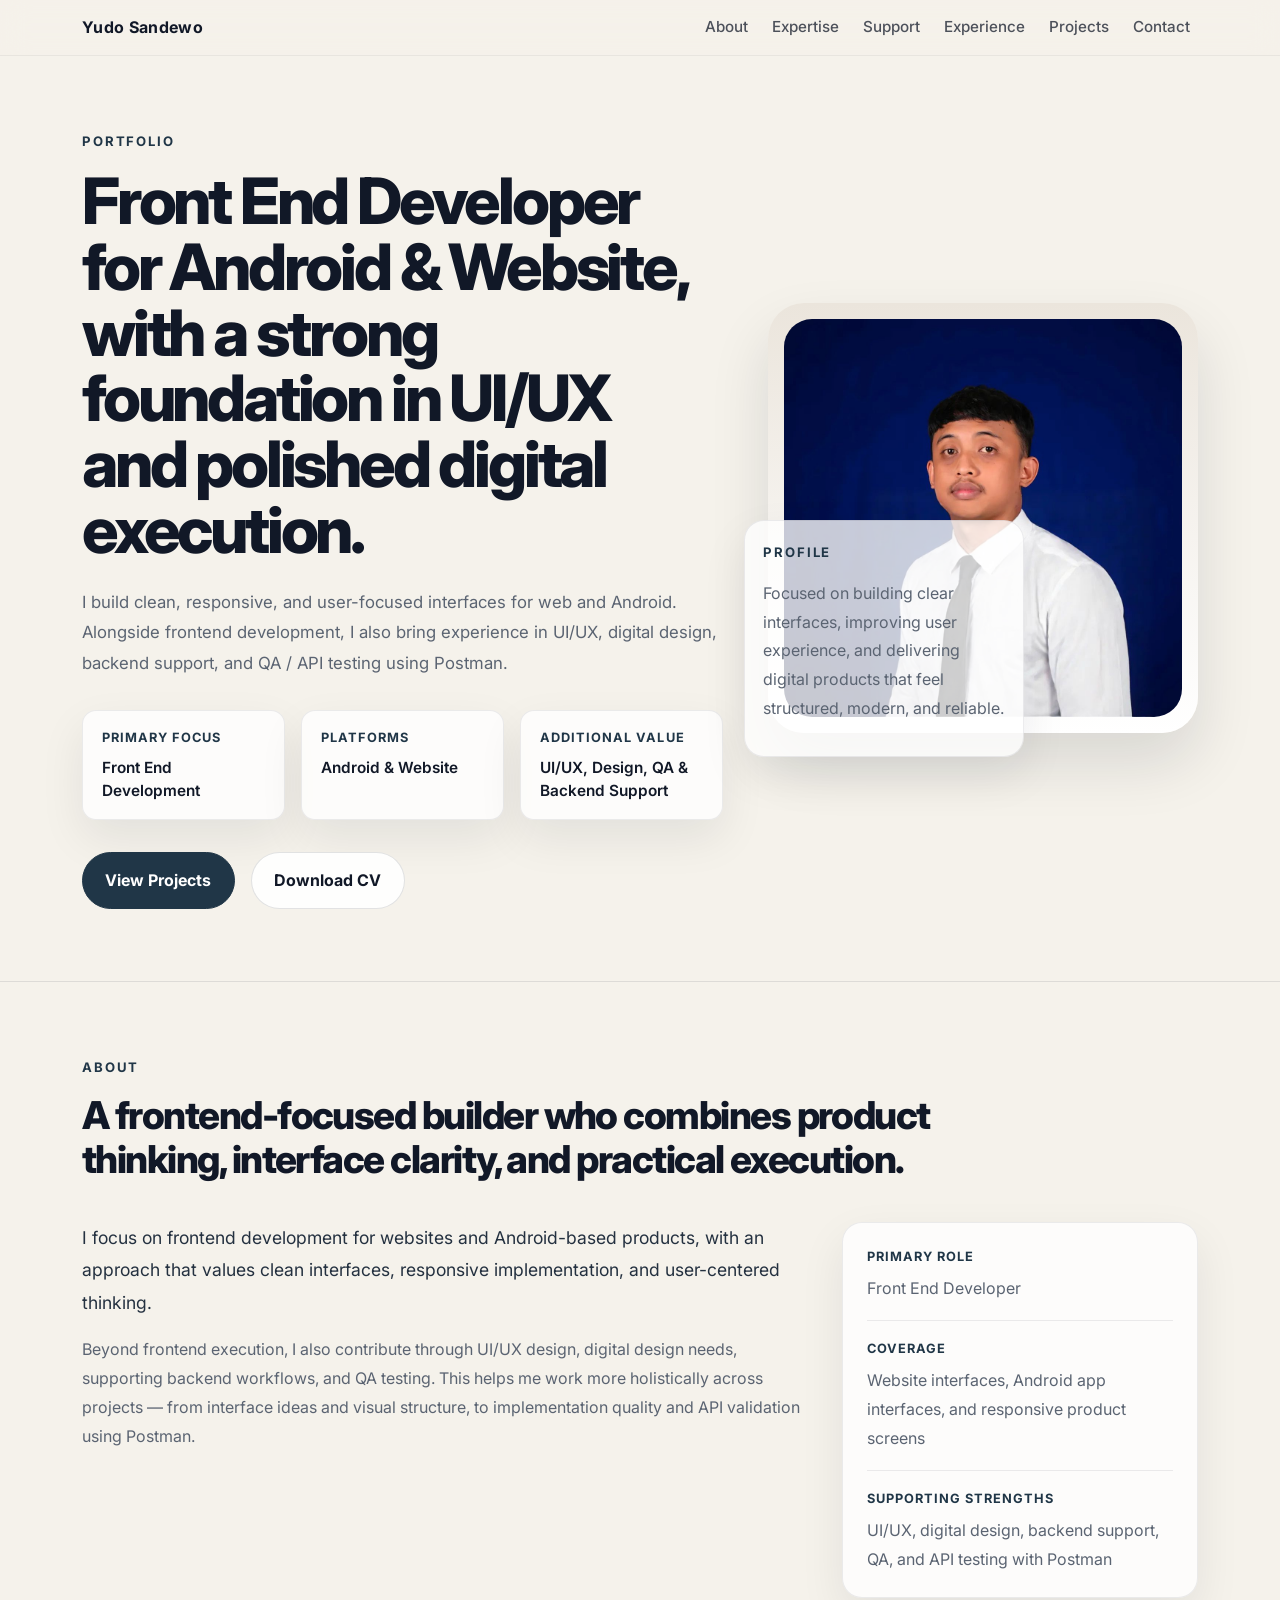
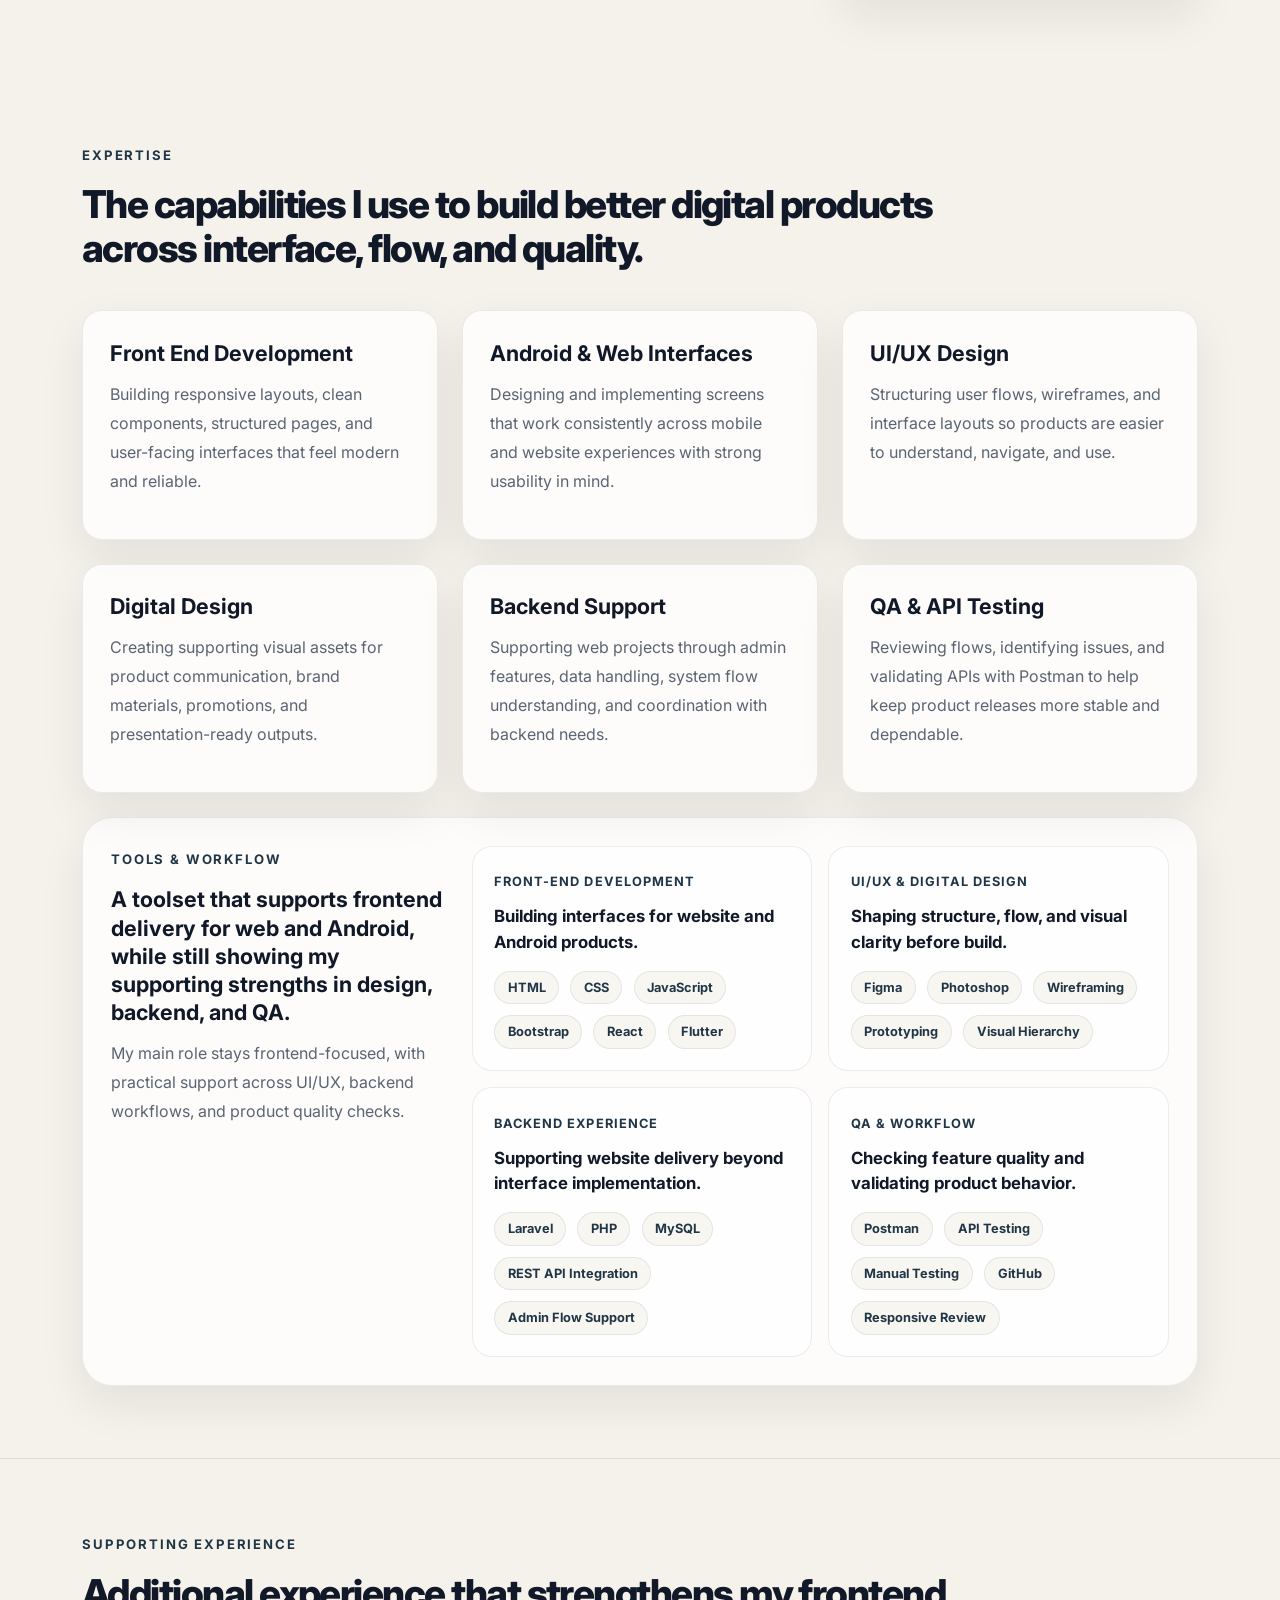
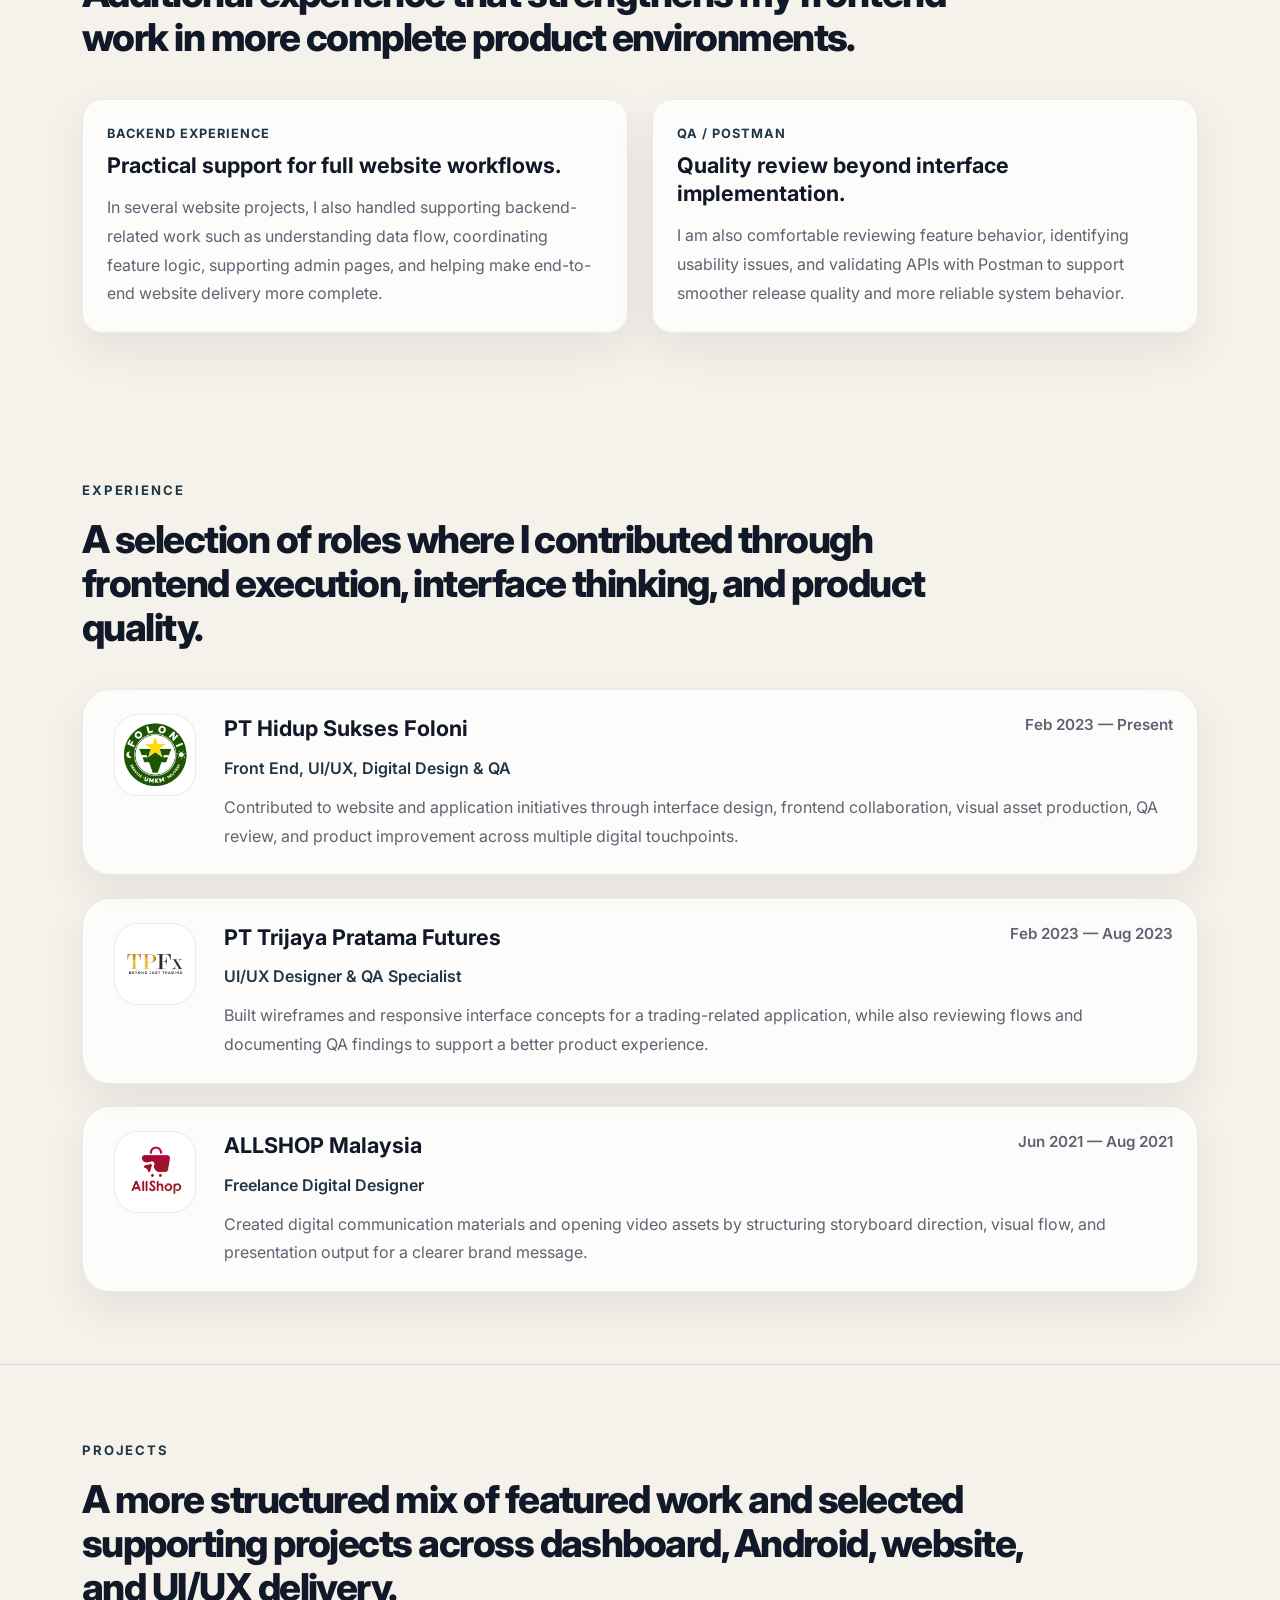
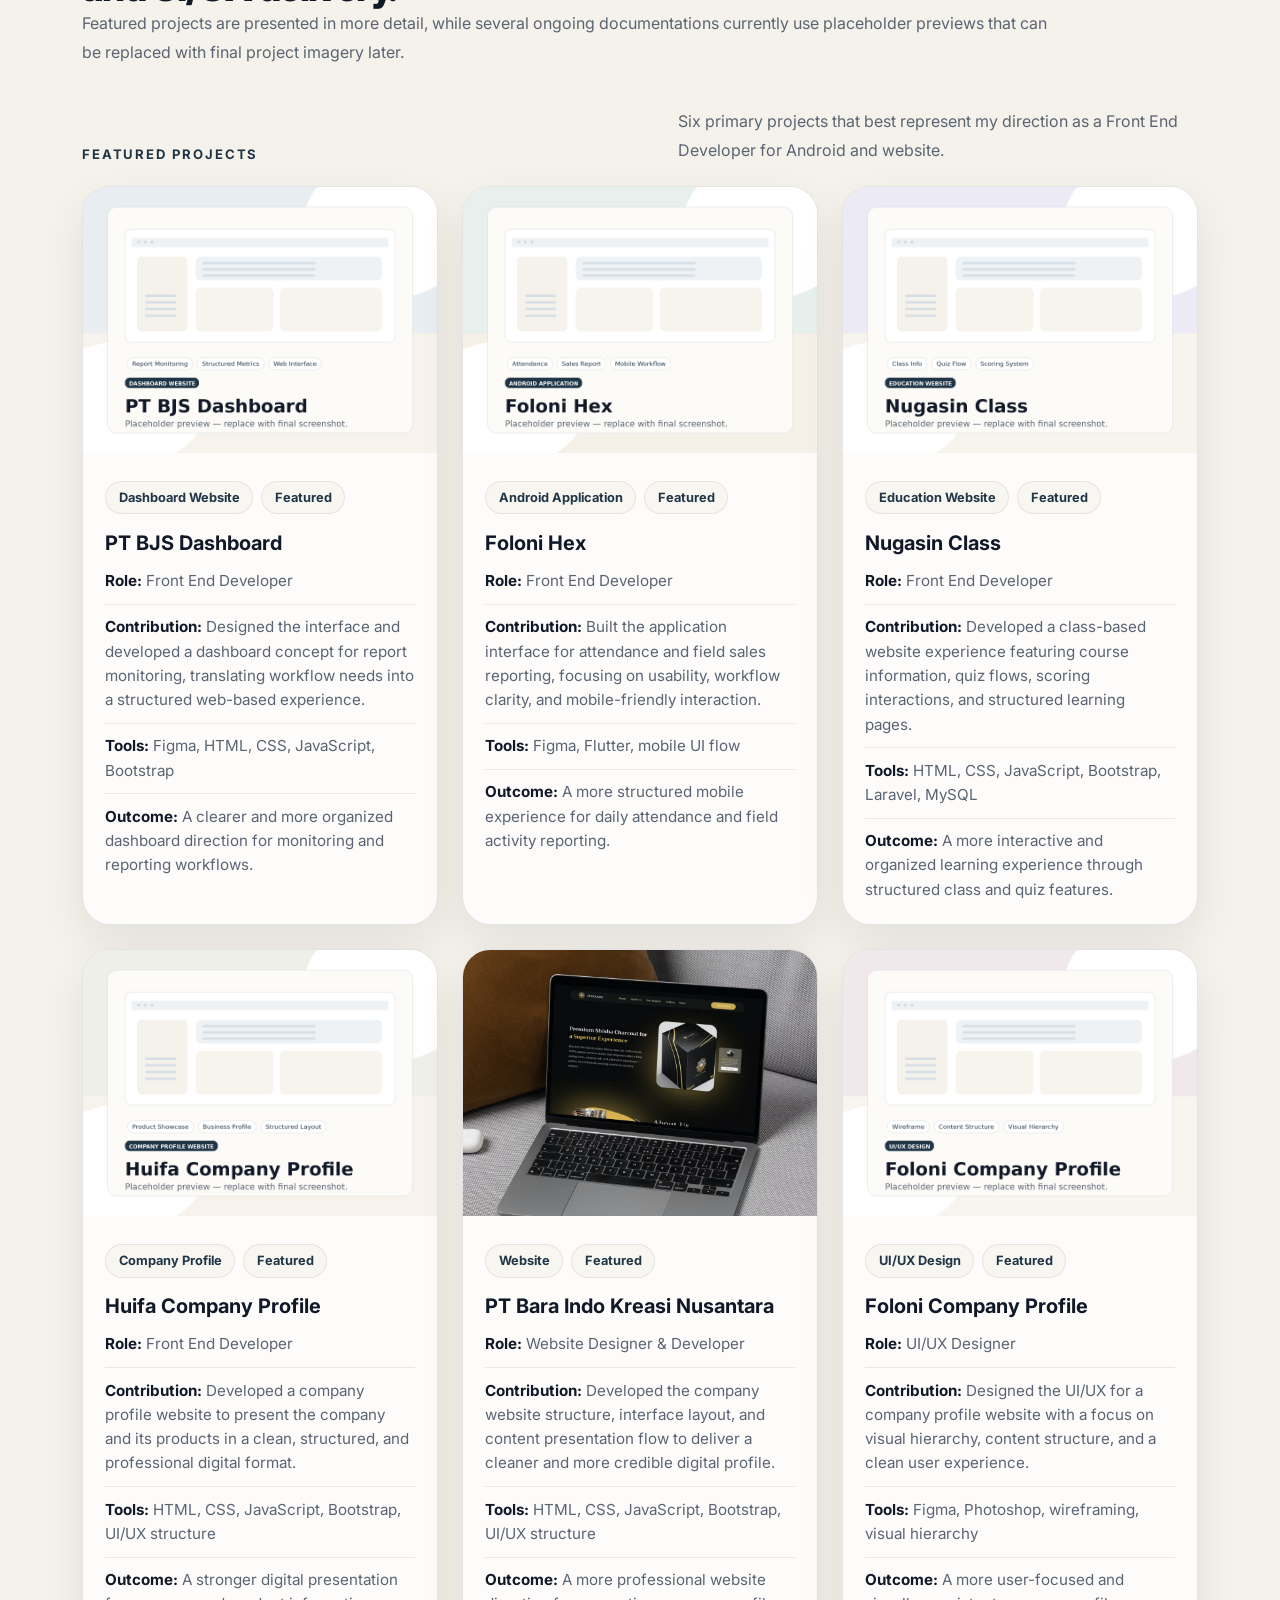
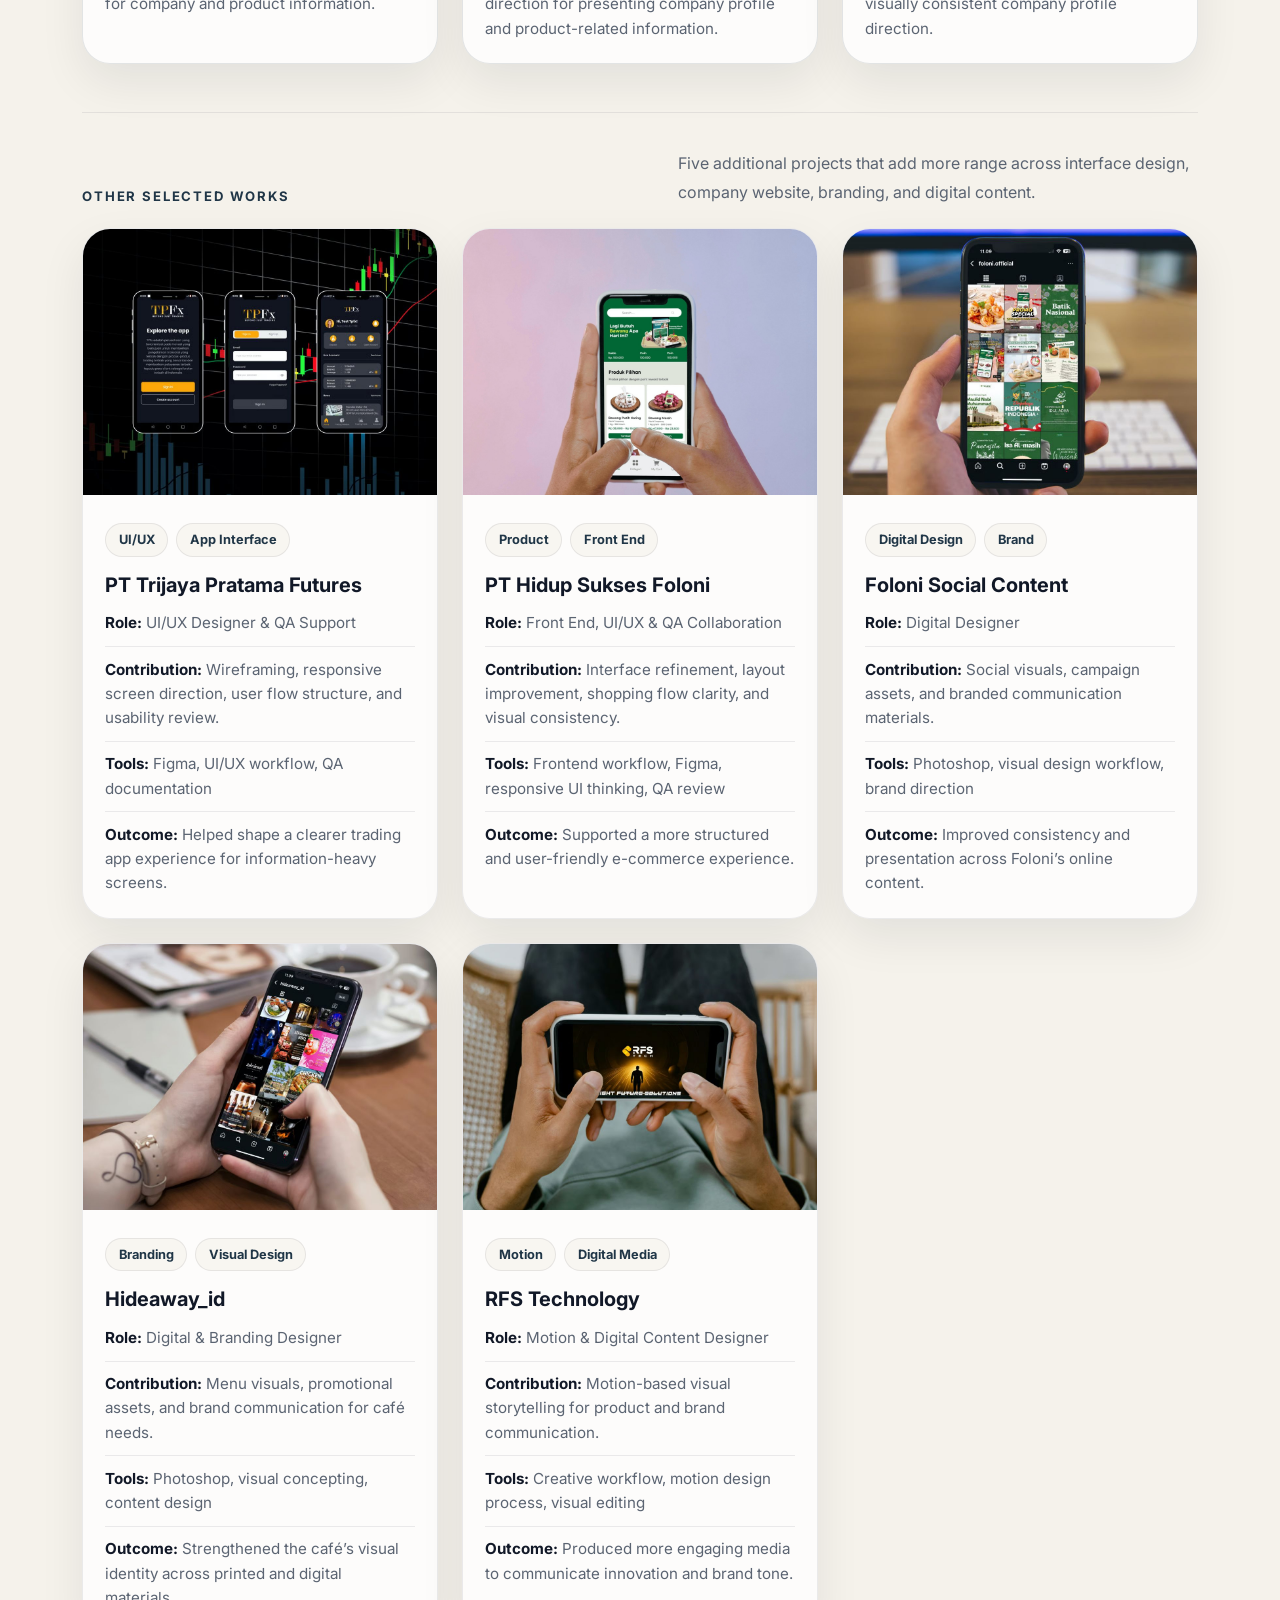
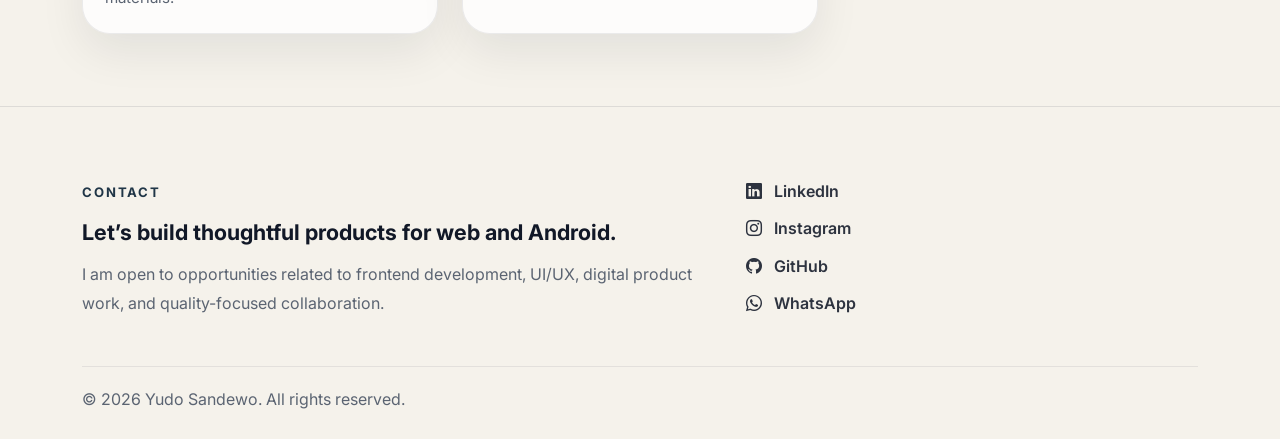
==== index.html @ fa20d1ee "fixing mobile close" ====
<!DOCTYPE html>

<html lang="en">
<head>
<meta charset="utf-8"/>
<meta content="width=device-width, initial-scale=1.0" name="viewport"/>
<title>Yudo Sandewo | Front End Developer Portfolio</title>
<meta content="Portfolio of Yudo Sandewo — Front End Developer for Android and website, with strengths in UI/UX, digital design, backend support, and QA testing using Postman." name="description"/>
<link href="https://fonts.googleapis.com" rel="preconnect"/>
<link crossorigin="" href="https://fonts.gstatic.com" rel="preconnect"/>
<link href="https://fonts.googleapis.com/css2?family=Inter:wght@400;500;600;700;800&amp;display=swap" rel="stylesheet"/>
<link href="https://cdn.jsdelivr.net/npm/bootstrap@5.3.3/dist/css/bootstrap.min.css" rel="stylesheet"/>
<link href="https://cdn.jsdelivr.net/npm/bootstrap-icons@1.11.3/font/bootstrap-icons.css" rel="stylesheet"/>
<link href="css/style.css" rel="stylesheet"/>
</head>
<body>
<nav class="navbar navbar-expand-lg fixed-top navbar-light site-navbar">
<div class="container">
<a class="navbar-brand" href="#home">Yudo Sandewo</a>
<button aria-controls="navbarNav" aria-expanded="false" aria-label="Toggle navigation" class="navbar-toggler border-0 shadow-none" data-bs-target="#navbarNav" data-bs-toggle="collapse" type="button">
<span class="navbar-toggler-icon"></span>
</button>
<div class="collapse navbar-collapse justify-content-end" id="navbarNav">
<ul class="navbar-nav align-items-lg-center gap-lg-2">
<li class="nav-item"><a class="nav-link" href="#about">About</a></li>
<li class="nav-item"><a class="nav-link" href="#expertise">Expertise</a></li>
<li class="nav-item"><a class="nav-link" href="#supporting">Support</a></li>
<li class="nav-item"><a class="nav-link" href="#experience">Experience</a></li>
<li class="nav-item"><a class="nav-link" href="#projects">Projects</a></li>
<li class="nav-item"><a class="nav-link" href="#contact">Contact</a></li>
</ul>
</div>
</div>
</nav>
<main>
<section class="hero-section" id="home">
<div class="container">
<div class="row align-items-center gy-5">
<div class="col-lg-7">
<span class="section-kicker">Portfolio</span>
<h1 class="hero-title">Front End Developer for Android &amp; Website, with a strong foundation in UI/UX and polished digital execution.</h1>
<p class="hero-text">
              I build clean, responsive, and user-focused interfaces for web and Android. Alongside frontend development,
              I also bring experience in UI/UX, digital design, backend support, and QA / API testing using Postman.
            </p>
<div class="hero-meta row g-3">
<div class="col-sm-4">
<div class="meta-card">
<span class="meta-label">Primary Focus</span>
<p>Front End Development</p>
</div>
</div>
<div class="col-sm-4">
<div class="meta-card">
<span class="meta-label">Platforms</span>
<p>Android &amp; Website</p>
</div>
</div>
<div class="col-sm-4">
<div class="meta-card">
<span class="meta-label">Additional Value</span>
<p>UI/UX, Design, QA &amp; Backend Support</p>
</div>
</div>
</div>
<div class="hero-actions d-flex flex-wrap gap-3">
<a class="btn btn-primary-custom" href="#projects">View Projects</a>
<a class="btn btn-secondary-custom" href="assets/CV.pdf" rel="noopener" target="_blank">Download CV</a>
</div>
</div>
<div class="col-lg-5">
<div class="hero-visual">
<div class="profile-frame">
<img alt="Portrait of Yudo Sandewo" class="img-fluid" src="img/profile.JPG"/>
</div>
<div class="availability-note">
<span class="section-kicker">Profile</span>
<p>Focused on building clear interfaces, improving user experience, and delivering digital products that feel structured, modern, and reliable.</p>
</div>
</div>
</div>
</div>
</div>
</section>
<section class="content-section border-top-soft" id="about">
<div class="container">
<div class="section-heading-row">
<span class="section-kicker">About</span>
<h2 class="section-title">A frontend-focused builder who combines product thinking, interface clarity, and practical execution.</h2>
</div>
<div class="row g-4 align-items-start">
<div class="col-lg-8">
<p class="lead-copy">
              I focus on frontend development for websites and Android-based products, with an approach that values clean interfaces,
              responsive implementation, and user-centered thinking.
            </p>
<p class="body-copy mb-0">
              Beyond frontend execution, I also contribute through UI/UX design, digital design needs, supporting backend workflows,
              and QA testing. This helps me work more holistically across projects — from interface ideas and visual structure,
              to implementation quality and API validation using Postman.
            </p>
</div>
<div class="col-lg-4">
<div class="info-panel">
<div class="info-item">
<span class="info-label">Primary Role</span>
<p>Front End Developer</p>
</div>
<div class="info-item">
<span class="info-label">Coverage</span>
<p>Website interfaces, Android app interfaces, and responsive product screens</p>
</div>
<div class="info-item">
<span class="info-label">Supporting Strengths</span>
<p>UI/UX, digital design, backend support, QA, and API testing with Postman</p>
</div>
</div>
</div>
</div>
</div>
</section>
<section class="content-section" id="expertise">
<div class="container">
<div class="section-heading-row">
<span class="section-kicker">Expertise</span>
<h2 class="section-title">The capabilities I use to build better digital products across interface, flow, and quality.</h2>
</div>
<div class="row g-4 mb-4">
<div class="col-md-6 col-xl-4">
<article class="expertise-card h-100">
<h3>Front End Development</h3>
<p>Building responsive layouts, clean components, structured pages, and user-facing interfaces that feel modern and reliable.</p>
</article>
</div>
<div class="col-md-6 col-xl-4">
<article class="expertise-card h-100">
<h3>Android &amp; Web Interfaces</h3>
<p>Designing and implementing screens that work consistently across mobile and website experiences with strong usability in mind.</p>
</article>
</div>
<div class="col-md-6 col-xl-4">
<article class="expertise-card h-100">
<h3>UI/UX Design</h3>
<p>Structuring user flows, wireframes, and interface layouts so products are easier to understand, navigate, and use.</p>
</article>
</div>
<div class="col-md-6 col-xl-4">
<article class="expertise-card h-100">
<h3>Digital Design</h3>
<p>Creating supporting visual assets for product communication, brand materials, promotions, and presentation-ready outputs.</p>
</article>
</div>
<div class="col-md-6 col-xl-4">
<article class="expertise-card h-100">
<h3>Backend Support</h3>
<p>Supporting web projects through admin features, data handling, system flow understanding, and coordination with backend needs.</p>
</article>
</div>
<div class="col-md-6 col-xl-4">
<article class="expertise-card h-100">
<h3>QA &amp; API Testing</h3>
<p>Reviewing flows, identifying issues, and validating APIs with Postman to help keep product releases more stable and dependable.</p>
</article>
</div>
</div>
<div class="tools-panel">
<div class="row g-4 align-items-start">
<div class="col-lg-4">
<div>
<span class="section-kicker">Tools &amp; Workflow</span>
<h3 class="tools-title">A toolset that supports frontend delivery for web and Android, while still showing my supporting strengths in design, backend, and QA.</h3>
<p class="tools-copy mb-0">My main role stays frontend-focused, with practical support across UI/UX, backend workflows, and product quality checks.</p>
</div>
</div>
<div class="col-lg-8">
<div class="row g-3 tool-groups">
<div class="col-md-6">
<article class="tool-group h-100">
<span class="tool-group-label">Front-End Development</span>
<h4>Building interfaces for website and Android products.</h4>
<div class="stack-list">
<span>HTML</span>
<span>CSS</span>
<span>JavaScript</span>
<span>Bootstrap</span>
<span>React</span>
<span>Flutter</span>
</div>
</article>
</div>
<div class="col-md-6">
<article class="tool-group h-100">
<span class="tool-group-label">UI/UX &amp; Digital Design</span>
<h4>Shaping structure, flow, and visual clarity before build.</h4>
<div class="stack-list">
<span>Figma</span>
<span>Photoshop</span>
<span>Wireframing</span>
<span>Prototyping</span>
<span>Visual Hierarchy</span>
</div>
</article>
</div>
<div class="col-md-6">
<article class="tool-group h-100">
<span class="tool-group-label">Backend Experience</span>
<h4>Supporting website delivery beyond interface implementation.</h4>
<div class="stack-list">
<span>Laravel</span>
<span>PHP</span>
<span>MySQL</span>
<span>REST API Integration</span>
<span>Admin Flow Support</span>
</div>
</article>
</div>
<div class="col-md-6">
<article class="tool-group h-100">
<span class="tool-group-label">QA &amp; Workflow</span>
<h4>Checking feature quality and validating product behavior.</h4>
<div class="stack-list">
<span>Postman</span>
<span>API Testing</span>
<span>Manual Testing</span>
<span>GitHub</span>
<span>Responsive Review</span>
</div>
</article>
</div>
</div>
</div>
</div>
</div>
</div>
</section>
<section class="content-section border-top-soft" id="supporting">
<div class="container">
<div class="section-heading-row">
<span class="section-kicker">Supporting Experience</span>
<h2 class="section-title">Additional experience that strengthens my frontend work in more complete product environments.</h2>
</div>
<div class="row g-4">
<div class="col-lg-6">
<article class="support-card h-100">
<span class="info-label">Backend Experience</span>
<h3>Practical support for full website workflows.</h3>
<p>
                In several website projects, I also handled supporting backend-related work such as understanding data flow,
                coordinating feature logic, supporting admin pages, and helping make end-to-end website delivery more complete.
              </p>
</article>
</div>
<div class="col-lg-6">
<article class="support-card h-100">
<span class="info-label">QA / Postman</span>
<h3>Quality review beyond interface implementation.</h3>
<p>
                I am also comfortable reviewing feature behavior, identifying usability issues, and validating APIs with Postman
                to support smoother release quality and more reliable system behavior.
              </p>
</article>
</div>
</div>
</div>
</section>
<section class="content-section" id="experience">
<div class="container">
<div class="section-heading-row">
<span class="section-kicker">Experience</span>
<h2 class="section-title">A selection of roles where I contributed through frontend execution, interface thinking, and product quality.</h2>
</div>
<div class="timeline-list">
<article class="timeline-item">
<div class="timeline-logo">
<img alt="Foloni logo" src="assets/foloni.png"/>
</div>
<div class="timeline-content">
<div class="timeline-top">
<div>
<h3>PT Hidup Sukses Foloni</h3>
<p class="timeline-role">Front End, UI/UX, Digital Design &amp; QA</p>
</div>
<span class="timeline-date">Feb 2023 — Present</span>
</div>
<p class="timeline-copy">Contributed to website and application initiatives through interface design, frontend collaboration, visual asset production, QA review, and product improvement across multiple digital touchpoints.</p>
</div>
</article>
<article class="timeline-item">
<div class="timeline-logo">
<img alt="TPF logo" src="assets/tpf.png"/>
</div>
<div class="timeline-content">
<div class="timeline-top">
<div>
<h3>PT Trijaya Pratama Futures</h3>
<p class="timeline-role">UI/UX Designer &amp; QA Specialist</p>
</div>
<span class="timeline-date">Feb 2023 — Aug 2023</span>
</div>
<p class="timeline-copy">Built wireframes and responsive interface concepts for a trading-related application, while also reviewing flows and documenting QA findings to support a better product experience.</p>
</div>
</article>
<article class="timeline-item">
<div class="timeline-logo">
<img alt="Allshop logo" src="assets/allshop.png"/>
</div>
<div class="timeline-content">
<div class="timeline-top">
<div>
<h3>ALLSHOP Malaysia</h3>
<p class="timeline-role">Freelance Digital Designer</p>
</div>
<span class="timeline-date">Jun 2021 — Aug 2021</span>
</div>
<p class="timeline-copy">Created digital communication materials and opening video assets by structuring storyboard direction, visual flow, and presentation output for a clearer brand message.</p>
</div>
</article>
</div>
</div>
</section>
<section class="content-section border-top-soft" id="projects">
<div class="container">
<div class="section-heading-row projects-heading">
<span class="section-kicker">Projects</span>
<h2 class="section-title">A more structured mix of featured work and selected supporting projects across dashboard, Android, website, and UI/UX delivery.</h2>
<p class="projects-intro">Featured projects are presented in more detail, while several ongoing documentations currently use placeholder previews that can be replaced with final project imagery later.</p>
</div>
<div class="projects-block">
<div class="projects-block-header">
<span class="section-kicker mb-0">Featured Projects</span>
<p class="projects-block-copy mb-0">Six primary projects that best represent my direction as a Front End Developer for Android and website.</p>
</div>
<div class="row g-4">
<div class="col-md-6 col-xl-4">
<article class="project-card h-100 featured-project">
<button aria-label="Preview PT BJS dashboard project image" class="project-image-button clickable-project" data-category="Dashboard Website" data-contribution="Designed the interface and developed the dashboard direction from concept to web implementation, with a focus on clarity, layout structure, and usability." data-image="assets/project_dummy_bjs.png" data-outcome="A clearer and more organized dashboard experience for monitoring and reporting workflows." data-overview="A dashboard website project designed to support report monitoring through a structured and user-friendly web interface." data-role="Front End Developer" data-title="PT BJS Dashboard" data-tools="Figma, HTML, CSS, JavaScript, Bootstrap" type="button">
<img alt="PT BJS dashboard project preview" class="project-image" src="assets/project_dummy_bjs.png"/>
</button>
<div class="project-body">
<div class="project-tags">
<span>Dashboard Website</span>
<span>Featured</span>
</div>
<h3>PT BJS Dashboard</h3>
<ul class="project-facts">
<li><strong>Role:</strong> Front End Developer</li>
<li><strong>Contribution:</strong> Designed the interface and developed a dashboard concept for report monitoring, translating workflow needs into a structured web-based experience.</li>
<li><strong>Tools:</strong> Figma, HTML, CSS, JavaScript, Bootstrap</li>
<li><strong>Outcome:</strong> A clearer and more organized dashboard direction for monitoring and reporting workflows.</li>
</ul>
</div>
</article>
</div>
<div class="col-md-6 col-xl-4">
<article class="project-card h-100 featured-project">
<button aria-label="Preview Foloni Hex android application project image" class="project-image-button clickable-project" data-category="Android Application" data-contribution="Developed the interface flow for attendance and reporting features, focusing on usability, workflow clarity, and mobile-friendly interaction." data-image="assets/project_dummy_hex.png" data-outcome="A more efficient mobile experience for daily attendance and field activity reporting." data-overview="A mobile application built to support attendance and field sales reporting in a more structured and practical way." data-role="Front End Developer" data-title="Foloni Hex" data-tools="Figma, Flutter" type="button">
<img alt="Foloni Hex android application preview" class="project-image" src="assets/project_dummy_hex.png"/>
</button>
<div class="project-body">
<div class="project-tags">
<span>Android Application</span>
<span>Featured</span>
</div>
<h3>Foloni Hex</h3>
<ul class="project-facts">
<li><strong>Role:</strong> Front End Developer</li>
<li><strong>Contribution:</strong> Built the application interface for attendance and field sales reporting, focusing on usability, workflow clarity, and mobile-friendly interaction.</li>
<li><strong>Tools:</strong> Figma, Flutter, mobile UI flow</li>
<li><strong>Outcome:</strong> A more structured mobile experience for daily attendance and field activity reporting.</li>
</ul>
</div>
</article>
</div>
<div class="col-md-6 col-xl-4">
<article class="project-card h-100 featured-project">
<button aria-label="Preview Nugasin Class website project image" class="project-image-button clickable-project" data-category="Education Website" data-contribution="Built the frontend interface for class pages, quiz interactions, and scoring flow, while supporting a more organized learning experience." data-image="assets/project_dummy_nugasin.png" data-outcome="A more interactive and structured website experience for online learning and quiz-based activities." data-overview="A web-based learning platform designed to present class information, quiz flows, scoring, and structured learning interactions." data-role="Front End Developer" data-title="Nugasin Class" data-tools="HTML, CSS, JavaScript, Bootstrap, Laravel, MySQL" type="button">
<img alt="Nugasin Class website preview" class="project-image" src="assets/project_dummy_nugasin.png"/>
</button>
<div class="project-body">
<div class="project-tags">
<span>Education Website</span>
<span>Featured</span>
</div>
<h3>Nugasin Class</h3>
<ul class="project-facts">
<li><strong>Role:</strong> Front End Developer</li>
<li><strong>Contribution:</strong> Developed a class-based website experience featuring course information, quiz flows, scoring interactions, and structured learning pages.</li>
<li><strong>Tools:</strong> HTML, CSS, JavaScript, Bootstrap, Laravel, MySQL</li>
<li><strong>Outcome:</strong> A more interactive and organized learning experience through structured class and quiz features.</li>
</ul>
</div>
</article>
</div>
<div class="col-md-6 col-xl-4">
<article class="project-card h-100 featured-project">
<button aria-label="Preview Huifa company profile website image" class="project-image-button clickable-project" data-category="Company Profile Website" data-contribution="Developed the website layout and product presentation structure with a focus on clarity, responsive design, and brand presentation." data-image="assets/project_dummy_huifa.png" data-outcome="A stronger digital presentation for company and product information." data-overview="A company profile website created to present the company and its products in a clean, structured, and professional digital format." data-role="Front End Developer" data-title="Huifa Company Profile" data-tools="HTML, CSS, JavaScript, Bootstrap" type="button">
<img alt="Huifa company profile website preview" class="project-image" src="assets/project_dummy_huifa.png"/>
</button>
<div class="project-body">
<div class="project-tags">
<span>Company Profile</span>
<span>Featured</span>
</div>
<h3>Huifa Company Profile</h3>
<ul class="project-facts">
<li><strong>Role:</strong> Front End Developer</li>
<li><strong>Contribution:</strong> Developed a company profile website to present the company and its products in a clean, structured, and professional digital format.</li>
<li><strong>Tools:</strong> HTML, CSS, JavaScript, Bootstrap, UI/UX structure</li>
<li><strong>Outcome:</strong> A stronger digital presentation for company and product information.</li>
</ul>
</div>
</article>
</div>
<div class="col-md-6 col-xl-4">
<article class="project-card h-100 featured-project">
<button aria-label="Preview Bara Indo company website project image" class="project-image-button clickable-project" data-category="Corporate Website" data-contribution="Built the website interface with attention to visual structure, responsive layout, and clear company information delivery." data-image="assets/baraindo_project.jpeg" data-outcome="A cleaner and more credible digital presence for corporate communication." data-overview="A corporate website project developed to deliver a more professional and structured online presence for the company." data-role="Front End Developer" data-title="PT Bara Indo Kreasi Nusantara" data-tools="HTML, CSS, JavaScript, Bootstrap" type="button">
<img alt="Bara Indo website project preview" class="project-image" src="assets/baraindo_project.jpeg"/>
</button>
<div class="project-body">
<div class="project-tags">
<span>Website</span>
<span>Featured</span>
</div>
<h3>PT Bara Indo Kreasi Nusantara</h3>
<ul class="project-facts">
<li><strong>Role:</strong> Website Designer &amp; Developer</li>
<li><strong>Contribution:</strong> Developed the company website structure, interface layout, and content presentation flow to deliver a cleaner and more credible digital profile.</li>
<li><strong>Tools:</strong> HTML, CSS, JavaScript, Bootstrap, UI/UX structure</li>
<li><strong>Outcome:</strong> A more professional website direction for presenting company profile and product-related information.</li>
</ul>
</div>
</article>
</div>
<div class="col-md-6 col-xl-4">
<article class="project-card h-100 featured-project">
<button aria-label="Preview Foloni company profile UI UX project image" class="project-image-button clickable-project" data-category="UI/UX Design" data-contribution="Designed the UI/UX structure, visual hierarchy, and layout direction to improve how company information is presented and explored." data-image="assets/project_dummy_foloni_cp.png" data-outcome="A more user-focused and visually consistent company profile experience." data-overview="A company profile design project focused on creating a clean and modern user experience for digital brand presentation." data-role="UI/UX Designer" data-title="Foloni Company Profile" data-tools="Figma, Photoshop" type="button">
<img alt="Foloni company profile UI UX project preview" class="project-image" src="assets/project_dummy_foloni_cp.png"/>
</button>
<div class="project-body">
<div class="project-tags">
<span>UI/UX Design</span>
<span>Featured</span>
</div>
<h3>Foloni Company Profile</h3>
<ul class="project-facts">
<li><strong>Role:</strong> UI/UX Designer</li>
<li><strong>Contribution:</strong> Designed the UI/UX for a company profile website with a focus on visual hierarchy, content structure, and a clean user experience.</li>
<li><strong>Tools:</strong> Figma, Photoshop, wireframing, visual hierarchy</li>
<li><strong>Outcome:</strong> A more user-focused and visually consistent company profile direction.</li>
</ul>
</div>
</article>
</div>
</div>
</div>
<div class="projects-block projects-block-alt">
<div class="projects-block-header">
<span class="section-kicker mb-0">Other Selected Works</span>
<p class="projects-block-copy mb-0">Five additional projects that add more range across interface design, company website, branding, and digital content.</p>
</div>
<div class="row g-4">
<div class="col-md-6 col-xl-4">
<article class="project-card h-100">
<button aria-label="Preview PT Trijaya Pratama Futures project image" class="project-image-button clickable-project" data-category="UI/UX Design" data-contribution="Worked on the interface direction, layout flow, and visual structure to support a more organized and user-friendly experience." data-image="assets/tpf_project.jpeg" data-outcome="A more structured interface direction for financial and trading-related interactions." data-overview="A UI/UX project focused on designing a digital experience for a trading-related application." data-role="UI/UX Designer" data-title="PT Trijaya Pratama Futures" data-tools="Figma, Photoshop" type="button">
<img alt="PT Trijaya Pratama Futures project preview" class="project-image" src="assets/tpf_project.jpeg"/>
</button>
<div class="project-body">
<div class="project-tags">
<span>UI/UX</span>
<span>App Interface</span>
</div>
<h3>PT Trijaya Pratama Futures</h3>
<ul class="project-facts">
<li><strong>Role:</strong> UI/UX Designer &amp; QA Support</li>
<li><strong>Contribution:</strong> Wireframing, responsive screen direction, user flow structure, and usability review.</li>
<li><strong>Tools:</strong> Figma, UI/UX workflow, QA documentation</li>
<li><strong>Outcome:</strong> Helped shape a clearer trading app experience for information-heavy screens.</li>
</ul>
</div>
</article>
</div>
<div class="col-md-6 col-xl-4">
<article class="project-card h-100">
<button aria-label="Preview Foloni platform project image" class="project-image-button clickable-project" data-category="E-Commerce Experience" data-contribution="Contributed to interface improvements, user flow refinement, and a clearer presentation of e-commerce-related features." data-image="assets/foloni_project.jpg" data-outcome="A more intuitive and user-focused shopping experience." data-overview="A digital commerce project focused on improving user experience and interaction flow across product and ordering journeys." data-role="UI/UX Designer / Front End Support" data-title="PT Hidup Sukses Foloni" data-tools="Figma, HTML, CSS, JavaScript" type="button">
<img alt="Foloni platform project preview" class="project-image" src="assets/foloni_project.jpg"/>
</button>
<div class="project-body">
<div class="project-tags">
<span>Product</span>
<span>Front End</span>
</div>
<h3>PT Hidup Sukses Foloni</h3>
<ul class="project-facts">
<li><strong>Role:</strong> Front End, UI/UX &amp; QA Collaboration</li>
<li><strong>Contribution:</strong> Interface refinement, layout improvement, shopping flow clarity, and visual consistency.</li>
<li><strong>Tools:</strong> Frontend workflow, Figma, responsive UI thinking, QA review</li>
<li><strong>Outcome:</strong> Supported a more structured and user-friendly e-commerce experience.</li>
</ul>
</div>
</article>
</div>
<div class="col-md-6 col-xl-4">
<article class="project-card h-100">
<button aria-label="Preview Foloni social media project image" class="project-image-button clickable-project" data-category="Digital Design" data-contribution="Designed promotional and branding assets for digital campaigns with a focus on visual clarity and engagement." data-image="assets/foloni2_project.jpeg" data-outcome="A more consistent and recognizable visual presence across social media content." data-overview="A collection of visual content created to support social media communication and brand consistency." data-role="Digital Designer" data-title="Foloni Social Content" data-tools="Photoshop, Figma" type="button">
<img alt="Foloni social media project preview" class="project-image" src="assets/foloni2_project.jpeg"/>
</button>
<div class="project-body">
<div class="project-tags">
<span>Digital Design</span>
<span>Brand</span>
</div>
<h3>Foloni Social Content</h3>
<ul class="project-facts">
<li><strong>Role:</strong> Digital Designer</li>
<li><strong>Contribution:</strong> Social visuals, campaign assets, and branded communication materials.</li>
<li><strong>Tools:</strong> Photoshop, visual design workflow, brand direction</li>
<li><strong>Outcome:</strong> Improved consistency and presentation across Foloni’s online content.</li>
</ul>
</div>
</article>
</div>
<div class="col-md-6 col-xl-4">
<article class="project-card h-100">
<button aria-label="Preview Hideaway project image" class="project-image-button clickable-project" data-category="Branding &amp; Promotional Design" data-contribution="Created visual assets to support brand communication, menu presentation, and promotional needs in a more cohesive way." data-image="assets/hideaway_project.jpeg" data-outcome="A stronger and more polished visual identity for promotional use." data-overview="A branding and promotional design project for café-related needs, including menu design and supporting visual materials." data-role="Digital Designer" data-title="Hideaway_id" data-tools="Photoshop, Figma" type="button">
<img alt="Hideaway branding project preview" class="project-image" src="assets/hideaway_project.jpeg"/>
</button>
<div class="project-body">
<div class="project-tags">
<span>Branding</span>
<span>Visual Design</span>
</div>
<h3>Hideaway_id</h3>
<ul class="project-facts">
<li><strong>Role:</strong> Digital &amp; Branding Designer</li>
<li><strong>Contribution:</strong> Menu visuals, promotional assets, and brand communication for café needs.</li>
<li><strong>Tools:</strong> Photoshop, visual concepting, content design</li>
<li><strong>Outcome:</strong> Strengthened the café’s visual identity across printed and digital materials.</li>
</ul>
</div>
</article>
</div>
<div class="col-md-6 col-xl-4">
<article class="project-card h-100">
<button aria-label="Preview RFS Technology project image" class="project-image-button clickable-project" data-category="Motion Graphic &amp; Branding" data-contribution="Produced motion-based and branding visuals to help present ideas and brand messages more effectively." data-image="assets/rfs_project.jpeg" data-outcome="A more engaging visual presentation for branding and communication materials." data-overview="A motion graphic and branding support project created to strengthen visual communication through dynamic digital assets." data-role="Digital Designer" data-title="RFS Technology" data-tools="Photoshop, Motion Design Tools" type="button">
<img alt="RFS Technology motion project preview" class="project-image" src="assets/rfs_project.jpeg"/>
</button>
<div class="project-body">
<div class="project-tags">
<span>Motion</span>
<span>Digital Media</span>
</div>
<h3>RFS Technology</h3>
<ul class="project-facts">
<li><strong>Role:</strong> Motion &amp; Digital Content Designer</li>
<li><strong>Contribution:</strong> Motion-based visual storytelling for product and brand communication.</li>
<li><strong>Tools:</strong> Creative workflow, motion design process, visual editing</li>
<li><strong>Outcome:</strong> Produced more engaging media to communicate innovation and brand tone.</li>
</ul>
</div>
</article>
</div>
</div>
</div>
</div>
</section> 
</main>
<footer class="site-footer" id="contact">
<div class="container">
<div class="footer-grid">
<div>
<span class="section-kicker">Contact</span>
<h2 class="footer-title">Let’s build thoughtful products for web and Android.</h2>
<p class="footer-copy">I am open to opportunities related to frontend development, UI/UX, digital product work, and quality-focused collaboration.</p>
</div>
<div>
<div class="footer-links">
<a href="https://www.linkedin.com/in/yudosand" rel="noopener" target="_blank"><i class="bi bi-linkedin"></i> LinkedIn</a>
<a href="https://www.instagram.com/yudosand" rel="noopener" target="_blank"><i class="bi bi-instagram"></i> Instagram</a>
<a href="https://github.com/yudosand" rel="noopener" target="_blank"><i class="bi bi-github"></i> GitHub</a>
<a href="https://wa.me/6285891585420" rel="noopener" target="_blank"><i class="bi bi-whatsapp"></i> WhatsApp</a>
</div>
</div>
</div>
<div class="footer-bottom">
<p class="mb-0">© 2026 Yudo Sandewo. All rights reserved.</p>
</div>
</div>
</footer>

<div aria-hidden="true" aria-labelledby="imageModalTitle" class="modal fade" id="imageModal" tabindex="-1">
<div class="modal-dialog modal-dialog-centered modal-xl modal-fullscreen-sm-down">
<div class="modal-content modal-preview">
<div class="modal-body modal-preview-body">
<button aria-label="Close preview" class="modal-mobile-close d-lg-none" data-bs-dismiss="modal" type="button">
<i class="bi bi-x-lg"></i>
</button>
<div class="row g-4 align-items-stretch">
<div class="col-lg-7">
<div class="modal-image-wrap">
<img alt="Project preview" class="img-fluid rounded-4" id="modalImage" src=""/>
</div>
</div>
<div class="col-lg-5">
<aside class="modal-info-panel h-100">
<span class="modal-category" id="modalCategory">Project Category</span>
<h2 class="modal-project-title" id="modalProjectTitle">Project Title</h2>
<p class="modal-overview" id="modalOverview"></p>
<div class="modal-info-grid">
<div class="modal-info-item">
<span class="modal-info-label">Role</span>
<p id="modalRole"></p>
</div>
<div class="modal-info-item">
<span class="modal-info-label">Contribution</span>
<p id="modalContribution"></p>
</div>
<div class="modal-info-item">
<span class="modal-info-label">Tools</span>
<p id="modalTools"></p>
</div>
<div class="modal-info-item">
<span class="modal-info-label">Outcome</span>
<p id="modalOutcome"></p>
</div>
</div>
</aside>
</div>
</div>
</div>
</div>
</div>
</div>

<script src="https://cdn.jsdelivr.net/npm/bootstrap@5.3.3/dist/js/bootstrap.bundle.min.js"></script>
<script>
    const navLinks = document.querySelectorAll('.navbar-nav .nav-link');
    const navbarCollapse = document.getElementById('navbarNav');
    const collapseInstance = navbarCollapse ? new bootstrap.Collapse(navbarCollapse, { toggle: false }) : null;

    navLinks.forEach((link) => {
      link.addEventListener('click', () => {
        if (window.innerWidth < 992 && collapseInstance) {
          collapseInstance.hide();
        }
      });
    });

    const modalElement = document.getElementById('imageModal');
    const modalImage = document.getElementById('modalImage');
    const modalProjectTitle = document.getElementById('modalProjectTitle');
    const modalCategory = document.getElementById('modalCategory');
    const modalOverview = document.getElementById('modalOverview');
    const modalRole = document.getElementById('modalRole');
    const modalContribution = document.getElementById('modalContribution');
    const modalTools = document.getElementById('modalTools');
    const modalOutcome = document.getElementById('modalOutcome');
    const imageModal = modalElement ? new bootstrap.Modal(modalElement) : null;

    document.querySelectorAll('.clickable-project').forEach((button) => {
      button.addEventListener('click', () => {
        if (!imageModal || !modalImage) return;

        modalImage.src = button.dataset.image;
        modalImage.alt = `${button.dataset.title || 'Project'} preview`;

        if (modalProjectTitle) modalProjectTitle.textContent = button.dataset.title || 'Project Title';
        if (modalCategory) modalCategory.textContent = button.dataset.category || 'Project Category';
        if (modalOverview) modalOverview.textContent = button.dataset.overview || '';
        if (modalRole) modalRole.textContent = button.dataset.role || '';
        if (modalContribution) modalContribution.textContent = button.dataset.contribution || '';
        if (modalTools) modalTools.textContent = button.dataset.tools || '';
        if (modalOutcome) modalOutcome.textContent = button.dataset.outcome || '';

        imageModal.show();
      });
    });
</script>
</body>
</html>
---- css/style.css ----
:root {
  --bg: #f5f2eb;
  --surface: #ffffff;
  --surface-alt: #f8f6f1;
  --text: #111827;
  --muted: #5b6472;
  --line: rgba(17, 24, 39, 0.1);
  --accent: #203647;
  --accent-soft: #d8e3ea;
  --shadow: 0 18px 45px rgba(17, 24, 39, 0.08);
  --radius-lg: 28px;
  --radius-md: 20px;
  --radius-sm: 14px;
}

html {
  scroll-behavior: smooth;
}

body {
  margin: 0;
  padding-top: 88px;
  font-family: 'Inter', sans-serif;
  color: var(--text);
  background: var(--bg);
  text-rendering: optimizeLegibility;
  -webkit-font-smoothing: antialiased;
}

a {
  color: inherit;
  text-decoration: none;
}

img {
  display: block;
  max-width: 100%;
}

.site-navbar {
  background: rgba(245, 242, 235, 0.86);
  backdrop-filter: blur(14px);
  border-bottom: 1px solid rgba(17, 24, 39, 0.06);
}

.navbar-brand {
  font-size: 1rem;
  font-weight: 700;
  letter-spacing: 0.02em;
  color: var(--text);
}

.navbar-nav .nav-link {
  color: rgba(17, 24, 39, 0.74);
  font-size: 0.95rem;
  font-weight: 500;
  padding: 0.5rem 0.9rem;
  transition: color 0.2s ease, transform 0.2s ease;
}

.navbar-nav .nav-link:hover,
.navbar-nav .nav-link:focus {
  color: var(--accent);
  transform: translateY(-1px);
}

.hero-section,
.content-section {
  padding: 72px 0;
}

.hero-section {
  padding-top: 40px;
}

.border-top-soft {
  border-top: 1px solid var(--line);
}

.section-kicker {
  display: inline-block;
  margin-bottom: 1rem;
  color: var(--accent);
  font-size: 0.82rem;
  font-weight: 700;
  letter-spacing: 0.14em;
  text-transform: uppercase;
}

.hero-title {
  max-width: 820px;
  font-size: clamp(2.45rem, 5vw, 4.5rem);
  line-height: 1.03;
  letter-spacing: -0.05em;
  font-weight: 800;
  margin: 0 0 1.5rem;
}

.hero-text,
.body-copy,
.footer-copy,
.timeline-copy,
.project-body p,
.expertise-card p,
.availability-note p,
.info-item p,
.support-card p {
  color: var(--muted);
  line-height: 1.8;
  font-size: 1rem;
}

.hero-text {
  max-width: 680px;
  font-size: 1.05rem;
  margin-bottom: 2rem;
}

.hero-meta {
  margin-bottom: 2rem;
}

.meta-card,
.info-panel,
.expertise-card,
.tool-card,
.project-card,
.timeline-item,
.availability-note,
.tools-panel,
.support-card {
  background: rgba(255, 255, 255, 0.78);
  border: 1px solid rgba(17, 24, 39, 0.08);
  box-shadow: var(--shadow);
}

.meta-card {
  height: 100%;
  padding: 1.1rem 1.2rem;
  border-radius: var(--radius-sm);
}

.meta-label,
.info-label {
  display: block;
  margin-bottom: 0.5rem;
  color: var(--accent);
  font-size: 0.8rem;
  font-weight: 700;
  letter-spacing: 0.08em;
  text-transform: uppercase;
}

.meta-card p {
  margin: 0;
  font-weight: 600;
  font-size: 0.96rem;
}

.hero-actions {
  margin-top: 0.5rem;
}

.btn-primary-custom,
.btn-secondary-custom {
  display: inline-flex;
  align-items: center;
  justify-content: center;
  min-height: 52px;
  padding: 0.95rem 1.4rem;
  border-radius: 999px;
  font-weight: 700;
  transition: transform 0.2s ease, box-shadow 0.2s ease, background-color 0.2s ease, color 0.2s ease;
}

.btn-primary-custom {
  color: #fff;
  background: var(--accent);
  border: 1px solid var(--accent);
}

.btn-primary-custom:hover,
.btn-primary-custom:focus {
  color: #fff;
  transform: translateY(-2px);
  box-shadow: 0 14px 30px rgba(32, 54, 71, 0.22);
}

.btn-secondary-custom {
  color: var(--text);
  background: rgba(255, 255, 255, 0.9);
  border: 1px solid rgba(17, 24, 39, 0.12);
}

.btn-secondary-custom:hover,
.btn-secondary-custom:focus {
  color: var(--accent);
  transform: translateY(-2px);
  box-shadow: 0 14px 30px rgba(17, 24, 39, 0.08);
}

.hero-visual {
  position: relative;
  max-width: 430px;
  margin-left: auto;
}

.profile-frame {
  position: relative;
  overflow: hidden;
  border-radius: 36px;
  background: linear-gradient(180deg, #ebe5dc 0%, #ffffff 100%);
  padding: 1rem;
  box-shadow: 0 30px 60px rgba(17, 24, 39, 0.12);
}

.profile-frame img {
  width: 100%;
  aspect-ratio: 1 / 1;
  object-fit: cover;
  border-radius: 28px;
}

.availability-note {
  position: absolute;
  left: -24px;
  bottom: -24px;
  width: min(280px, calc(100% - 20px));
  padding: 1.1rem 1.15rem;
  border-radius: var(--radius-md);
}

.section-heading-row {
  max-width: 920px;
  margin-bottom: 2.5rem;
}

.section-title {
  font-size: clamp(2rem, 3vw, 3.15rem);
  line-height: 1.15;
  letter-spacing: -0.04em;
  margin: 0;
  font-weight: 800;
}

.lead-copy {
  font-size: 1.1rem;
  line-height: 1.85;
  color: #243140;
}

.info-panel,
.support-card {
  border-radius: var(--radius-md);
  padding: 1.5rem;
}

.info-item + .info-item {
  padding-top: 1.1rem;
  margin-top: 1.1rem;
  border-top: 1px solid rgba(17, 24, 39, 0.08);
}

.info-item p,
.support-card p {
  margin-bottom: 0;
}

.expertise-card {
  border-radius: var(--radius-md);
  padding: 1.7rem;
}

.expertise-card h3,
.tools-title,
.timeline-content h3,
.project-body h3,
.footer-title,
.support-card h3 {
  font-size: 1.35rem;
  line-height: 1.3;
  font-weight: 700;
  margin-bottom: 0.85rem;
}

.tools-panel {
  border-radius: calc(var(--radius-lg) + 2px);
  padding: 1.75rem;
}

.tool-card {
  height: 100%;
  display: flex;
  align-items: center;
  gap: 1rem;
  padding: 1rem 1.1rem;
  border-radius: 18px;
}

.tool-card img {
  width: 46px;
  height: 46px;
  object-fit: contain;
}

.tool-card span {
  font-weight: 600;
}

.tool-card-text {
  justify-content: flex-start;
}

.tool-badge {
  width: 46px;
  height: 46px;
  display: inline-flex;
  align-items: center;
  justify-content: center;
  border-radius: 14px;
  background: var(--surface-alt);
  border: 1px solid rgba(17, 24, 39, 0.08);
  color: var(--accent);
  font-weight: 800;
  font-size: 0.9rem;
  letter-spacing: 0.02em;
}

.stack-list {
  display: flex;
  flex-wrap: wrap;
  gap: 0.7rem;
}

.stack-list span,
.project-tags span {
  display: inline-flex;
  align-items: center;
  min-height: 30px;
  padding: 0.38rem 0.78rem;
  border-radius: 999px;
  background: var(--surface-alt);
  border: 1px solid rgba(17, 24, 39, 0.08);
  color: var(--accent);
  font-size: 0.8rem;
  font-weight: 700;
}

.timeline-list {
  display: grid;
  gap: 1.4rem;
}

.timeline-item {
  display: grid;
  grid-template-columns: 96px 1fr;
  gap: 1.3rem;
  padding: 1.5rem;
  border-radius: var(--radius-lg);
}

.timeline-logo {
  display: flex;
  align-items: flex-start;
  justify-content: center;
}

.timeline-logo img {
  width: 82px;
  height: 82px;
  object-fit: cover;
  border-radius: 24px;
  border: 1px solid rgba(17, 24, 39, 0.08);
  background: #fff;
}

.timeline-top {
  display: flex;
  align-items: flex-start;
  justify-content: space-between;
  gap: 1rem;
  margin-bottom: 0.8rem;
}

.timeline-role {
  margin-bottom: 0;
  color: var(--accent);
  font-weight: 600;
}

.timeline-date {
  white-space: nowrap;
  color: var(--muted);
  font-size: 0.95rem;
  font-weight: 600;
}

.timeline-copy {
  margin-bottom: 0;
}

.project-card {
  overflow: hidden;
  height: 100%;
  border-radius: var(--radius-lg);
  transition: transform 0.24s ease, box-shadow 0.24s ease;
}

.project-card:hover {
  transform: translateY(-6px);
  box-shadow: 0 24px 48px rgba(17, 24, 39, 0.11);
}

.project-image-button {
  width: 100%;
  padding: 0;
  background: transparent;
  border: 0;
  cursor: pointer;
}

.project-image {
  width: 100%;
  aspect-ratio: 4 / 3;
  object-fit: cover;
}

.project-body {
  padding: 1.4rem;
}

.project-body h3 {
  font-size: 1.25rem;
}

.project-body p {
  margin-bottom: 0;
}

.project-facts {
  list-style: none;
  padding: 0;
  margin: 0;
  display: grid;
  gap: 0.65rem;
}

.project-facts li {
  color: var(--muted);
  line-height: 1.6;
  padding-top: 0.65rem;
  border-top: 1px solid rgba(17, 24, 39, 0.08);
  font-size: 0.95rem;
}

.project-facts li:first-child {
  padding-top: 0;
  border-top: 0;
}

.project-facts strong {
  color: var(--text);
  font-weight: 700;
}

.project-tags {
  display: flex;
  flex-wrap: wrap;
  gap: 0.5rem;
  margin-bottom: 0.95rem;
}

.site-footer {
  padding: 72px 0 28px;
  border-top: 1px solid var(--line);
}

.footer-grid {
  display: grid;
  grid-template-columns: 1.4fr 1fr;
  gap: 2rem;
  align-items: start;
}

.footer-copy {
  max-width: 620px;
}

.footer-links {
  display: grid;
  gap: 0.85rem;
  justify-items: start;
}

.footer-links a {
  display: inline-flex;
  align-items: center;
  gap: 0.75rem;
  color: rgba(17, 24, 39, 0.88);
  font-weight: 600;
}

.footer-links a:hover,
.footer-links a:focus {
  color: var(--accent);
}

.footer-bottom {
  margin-top: 2rem;
  padding-top: 1.3rem;
  border-top: 1px solid rgba(17, 24, 39, 0.08);
  color: var(--muted);
}

.modal-preview {
  background: rgba(255, 255, 255, 0.96);
  border: 1px solid rgba(17, 24, 39, 0.08);
  border-radius: 28px;
}

.modal-preview-body {
  padding: 1.5rem;
}

.modal-mobile-close {
  display: inline-flex;
  align-items: center;
  justify-content: center;
  width: 42px;
  height: 42px;
  margin-left: auto;
  margin-bottom: 0.85rem;
  border: 1px solid rgba(17, 24, 39, 0.08);
  border-radius: 999px;
  background: rgba(255, 255, 255, 0.96);
  color: var(--accent);
  box-shadow: 0 10px 28px rgba(17, 24, 39, 0.08);
}

.modal-mobile-close:hover,
.modal-mobile-close:focus {
  color: var(--accent);
  background: #ffffff;
}

.modal-image-wrap {
  height: 100%;
  display: flex;
  align-items: center;
  justify-content: center;
  padding: 0.5rem;
  border-radius: 24px;
  background: linear-gradient(180deg, rgba(245, 242, 235, 0.9) 0%, rgba(255, 255, 255, 0.98) 100%);
  border: 1px solid rgba(17, 24, 39, 0.08);
}

.modal-preview .modal-body img {
  width: 100%;
  max-height: 76vh;
  object-fit: contain;
}

.modal-info-panel {
  height: 100%;
  padding: 1.4rem;
  border-radius: 24px;
  background: rgba(248, 246, 241, 0.95);
  border: 1px solid rgba(17, 24, 39, 0.08);
}

.modal-category {
  display: inline-flex;
  align-items: center;
  min-height: 32px;
  padding: 0.38rem 0.78rem;
  margin-bottom: 1rem;
  border-radius: 999px;
  background: var(--surface);
  border: 1px solid rgba(17, 24, 39, 0.08);
  color: var(--accent);
  font-size: 0.8rem;
  font-weight: 700;
}

.modal-project-title {
  font-size: clamp(1.7rem, 3vw, 2.4rem);
  line-height: 1.15;
  letter-spacing: -0.04em;
  font-weight: 800;
  margin: 0 0 0.9rem;
}

.modal-overview {
  color: var(--muted);
  line-height: 1.8;
  margin-bottom: 1.25rem;
}

.modal-info-grid {
  display: grid;
  gap: 0.95rem;
}

.modal-info-item {
  padding-top: 0.95rem;
  border-top: 1px solid rgba(17, 24, 39, 0.08);
}

.modal-info-item:first-child {
  padding-top: 0;
  border-top: 0;
}

.modal-info-label {
  display: block;
  margin-bottom: 0.45rem;
  color: var(--accent);
  font-size: 0.78rem;
  font-weight: 700;
  letter-spacing: 0.08em;
  text-transform: uppercase;
}

.modal-info-item p {
  margin-bottom: 0;
  color: var(--muted);
  line-height: 1.75;
}

@media (max-width: 991.98px) {
  .modal-preview-body {
    padding: 1rem;
  }

  .modal-mobile-close {
    position: sticky;
    top: 0;
    z-index: 3;
  }

  .modal-info-panel {
    padding: 1.15rem;
  }

  .modal-preview .modal-body img {
    max-height: 56vh;
  }
}

@media (min-width: 992px) {
  .modal-mobile-close {
    display: none;
  }
}

@media (max-width: 991.98px) {
  body {
    padding-top: 82px;
  }

  .hero-section,
  .content-section,
  .site-footer {
    padding: 56px 0;
  }

  .hero-visual {
    margin: 0 auto;
  }

  .availability-note {
    position: static;
    width: 100%;
    margin-top: 1rem;
  }

  .timeline-item {
    grid-template-columns: 1fr;
  }

  .timeline-top,
  .footer-grid {
    grid-template-columns: 1fr;
    display: grid;
  }

  .timeline-date {
    white-space: normal;
  }
}

@media (max-width: 767.98px) {
  .hero-title {
    line-height: 1.08;
  }

  .section-title {
    line-height: 1.2;
  }

  .meta-card,
  .expertise-card,
  .tools-panel,
  .timeline-item,
  .project-body,
  .info-panel,
  .support-card {
    padding: 1.2rem;
  }
}


.tools-copy,
.projects-intro,
.projects-block-copy {
  color: var(--muted);
  line-height: 1.8;
  font-size: 1rem;
}

.tool-groups {
  align-items: stretch;
}

.tool-group {
  height: 100%;
  padding: 1.35rem;
  border-radius: var(--radius-md);
  background: rgba(255, 255, 255, 0.74);
  border: 1px solid rgba(17, 24, 39, 0.08);
}

.tool-group-label {
  display: inline-block;
  margin-bottom: 0.8rem;
  color: var(--accent);
  font-size: 0.8rem;
  font-weight: 700;
  letter-spacing: 0.08em;
  text-transform: uppercase;
}

.tool-group h4 {
  font-size: 1.05rem;
  line-height: 1.5;
  font-weight: 700;
  margin-bottom: 1rem;
}

.projects-heading {
  max-width: 980px;
}

.projects-block + .projects-block {
  margin-top: 3rem;
}

.projects-block-header {
  display: flex;
  justify-content: space-between;
  align-items: flex-end;
  gap: 1.5rem;
  margin-bottom: 1.35rem;
}

.projects-block-copy {
  max-width: 520px;
}

.projects-block-alt {
  padding-top: 2.25rem;
  border-top: 1px solid rgba(17, 24, 39, 0.08);
}

.featured-project {
  border-color: rgba(32, 54, 71, 0.12);
}

.featured-project .project-image {
  background: linear-gradient(180deg, #e8eef2 0%, #f7f4ee 100%);
}

@media (max-width: 991.98px) {
  .projects-block-header {
    flex-direction: column;
    align-items: flex-start;
  }
}
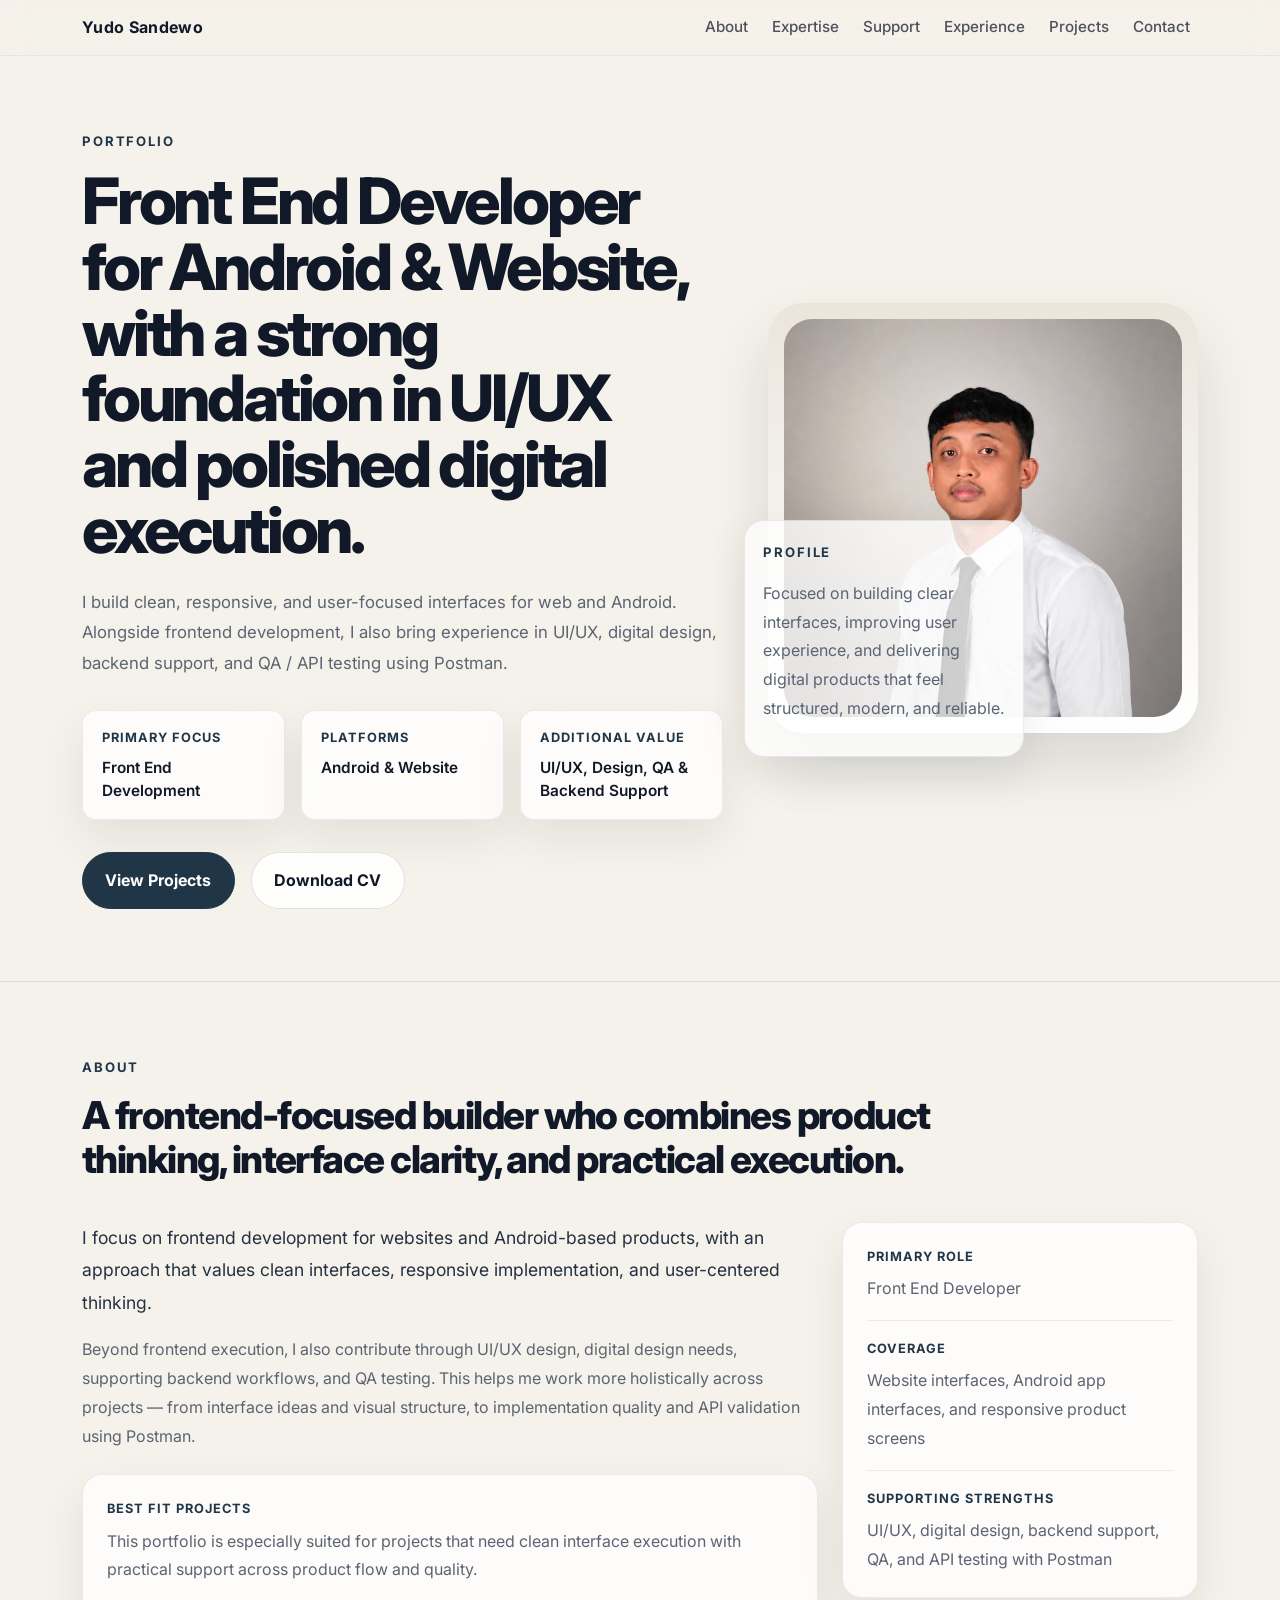
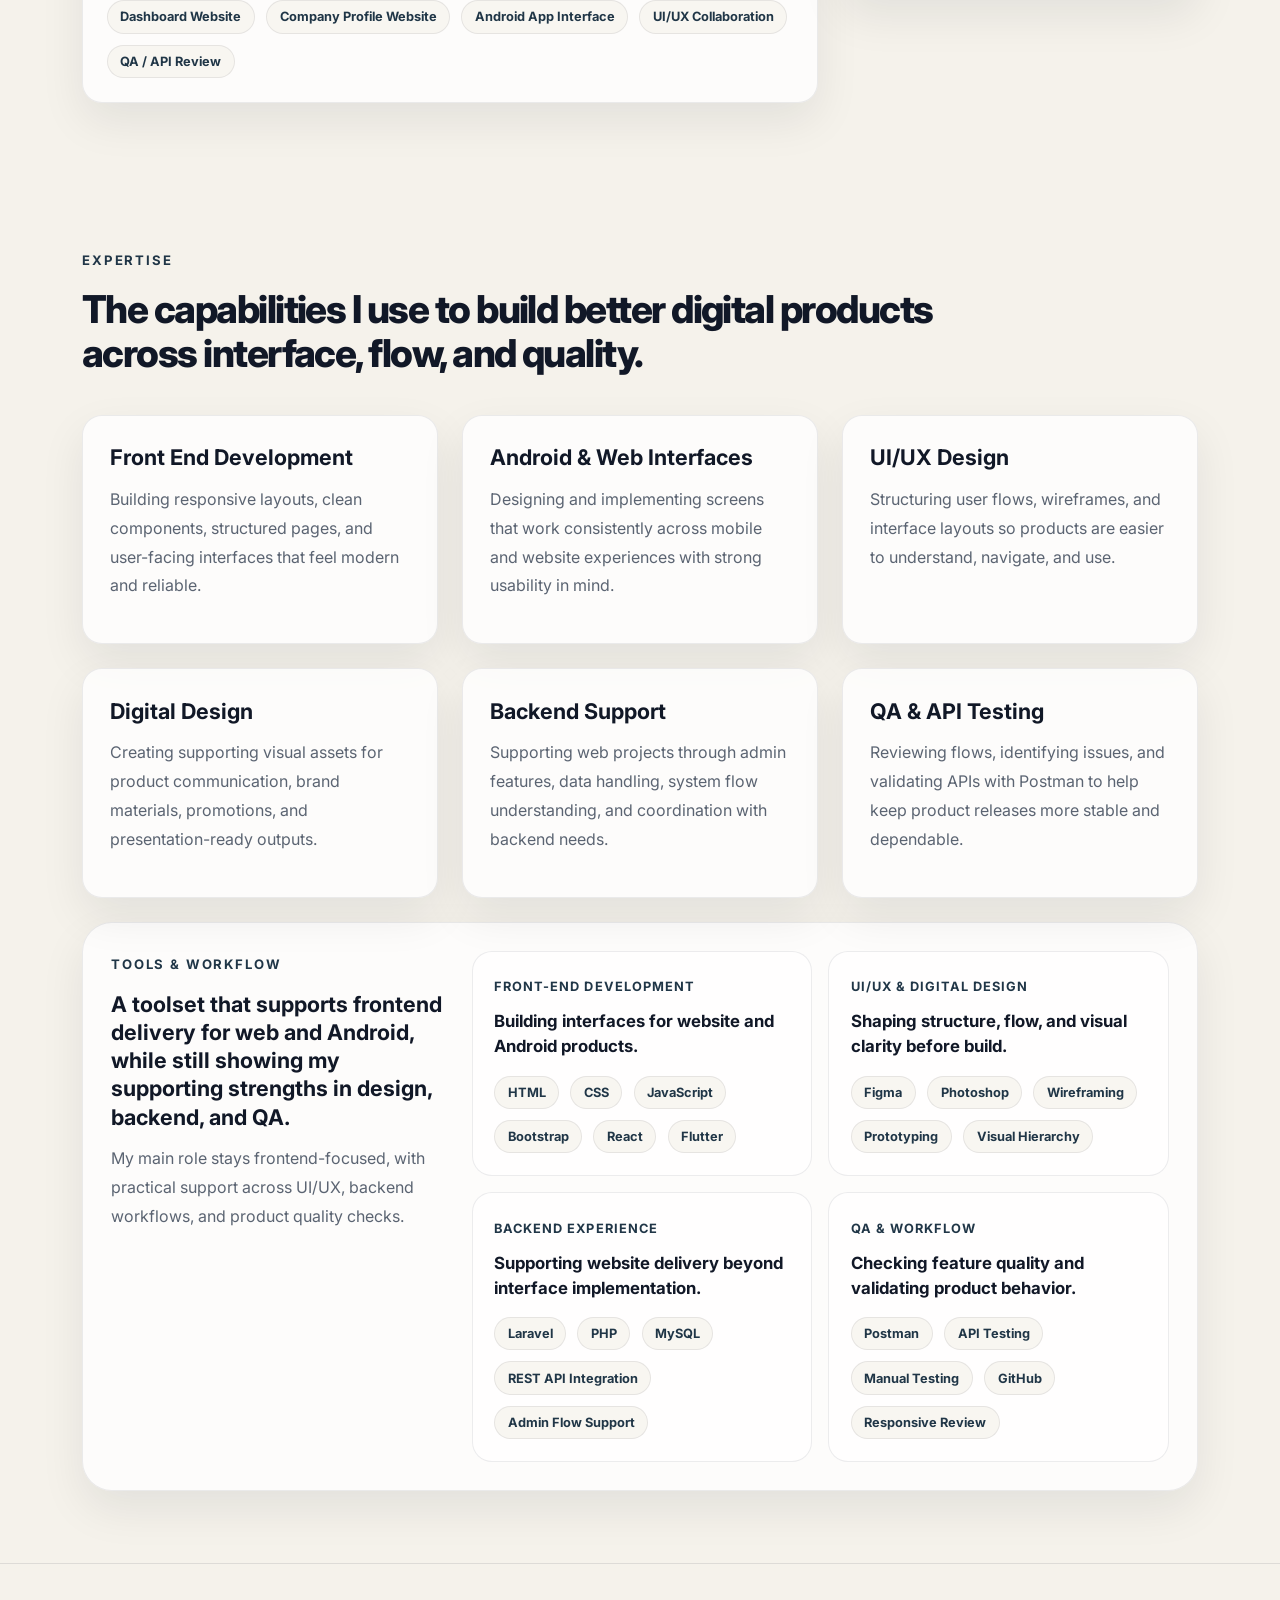
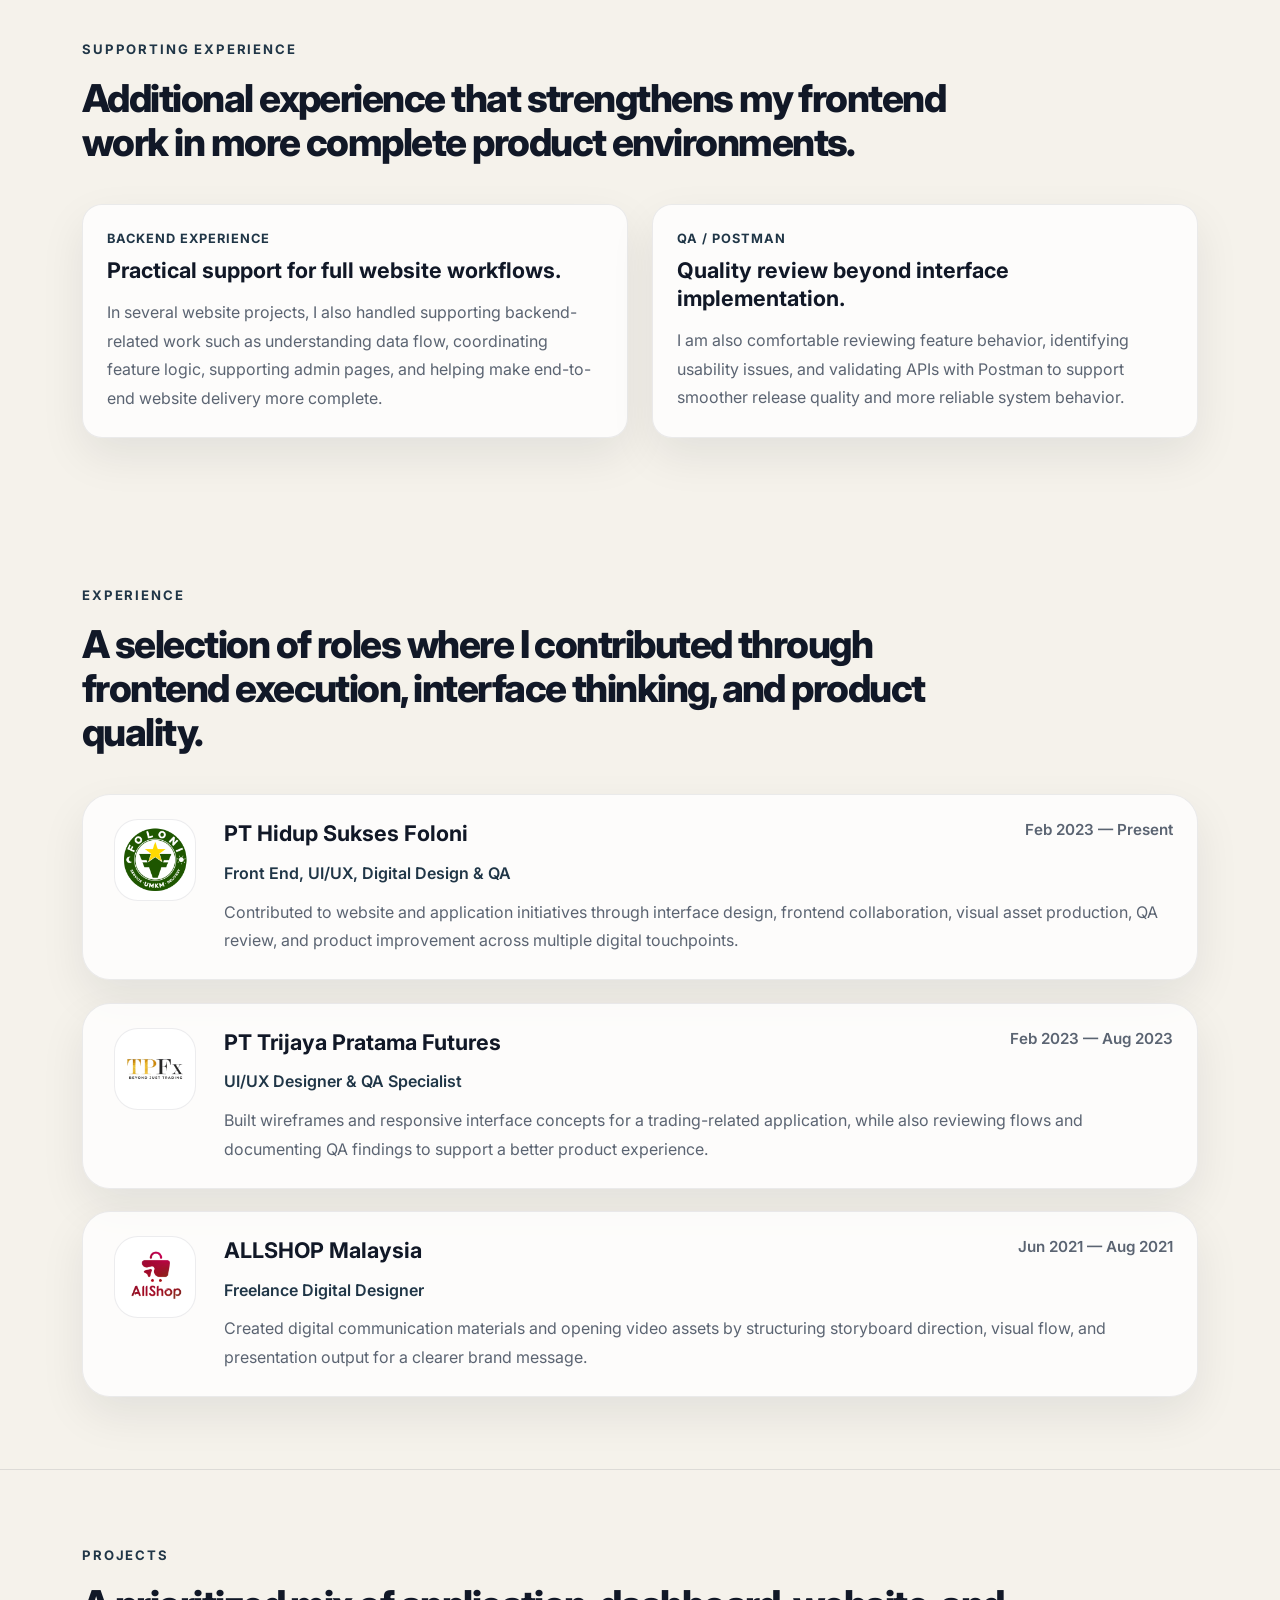
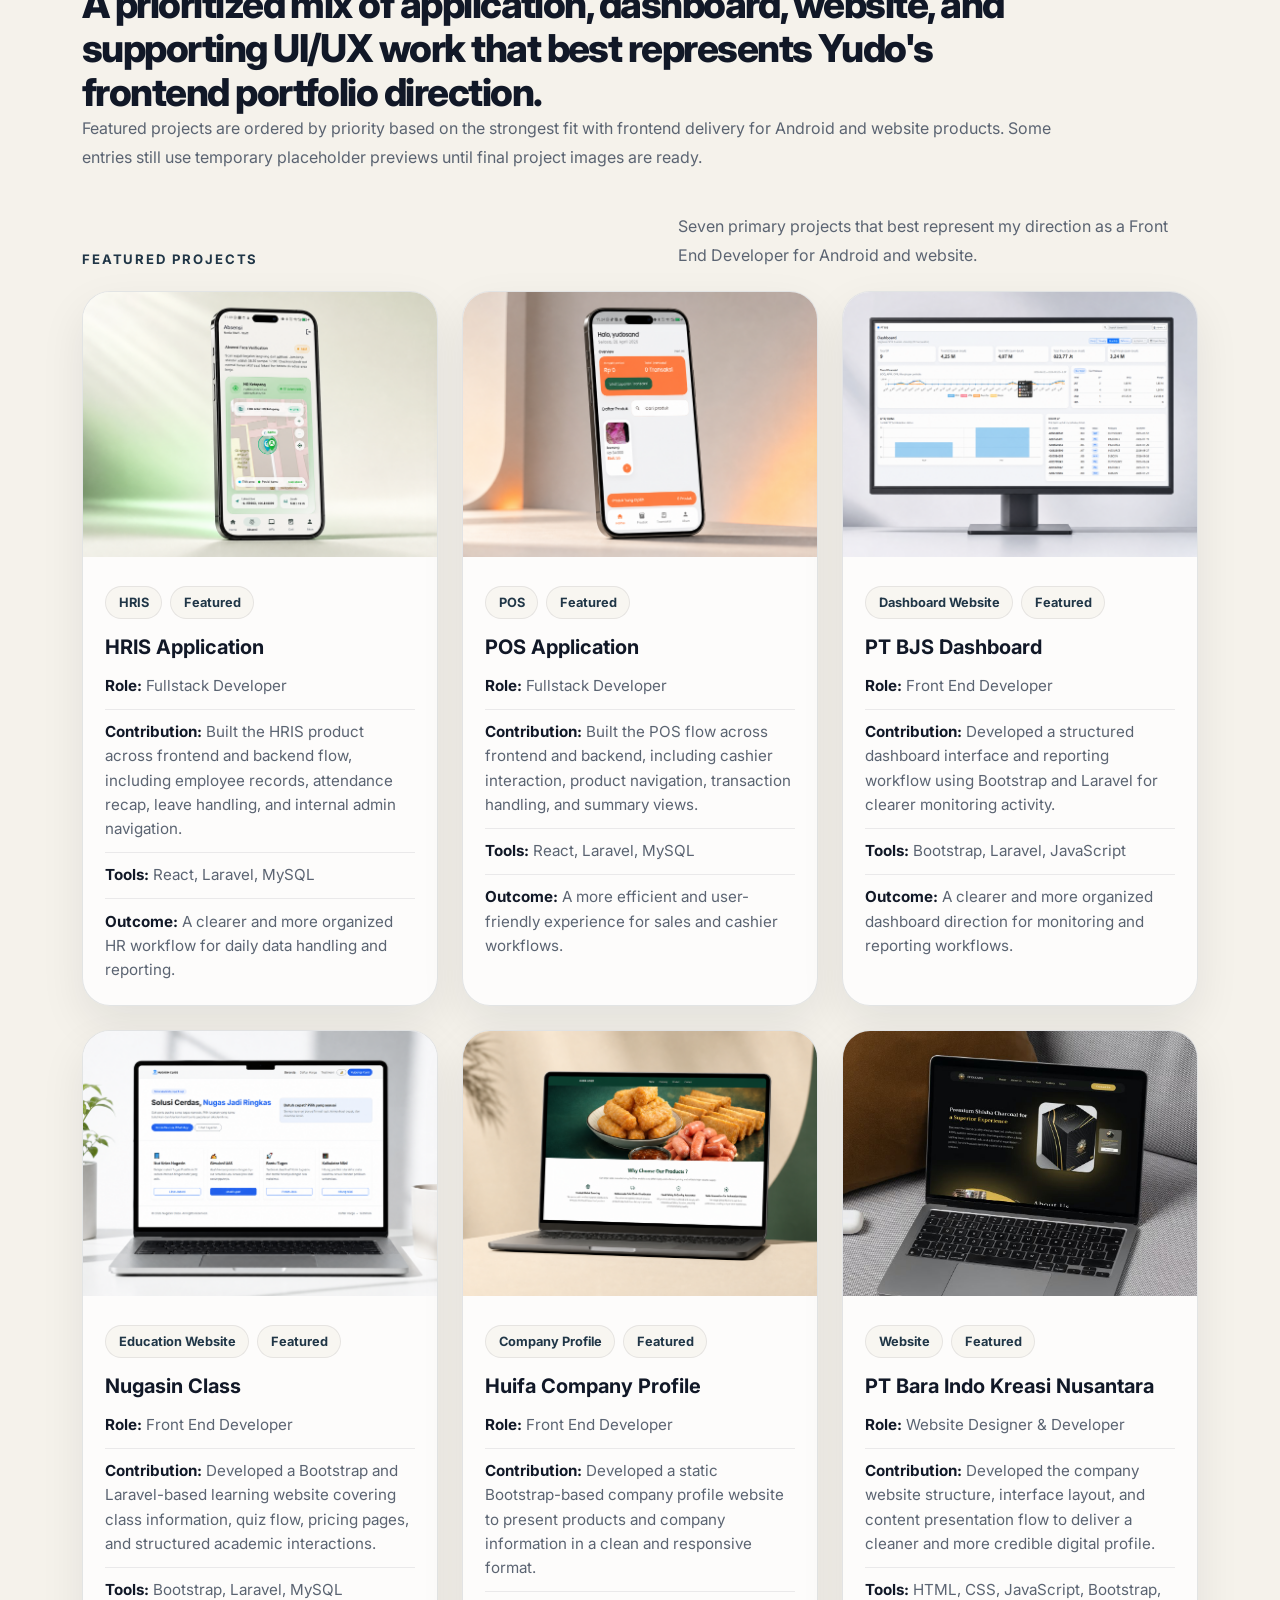
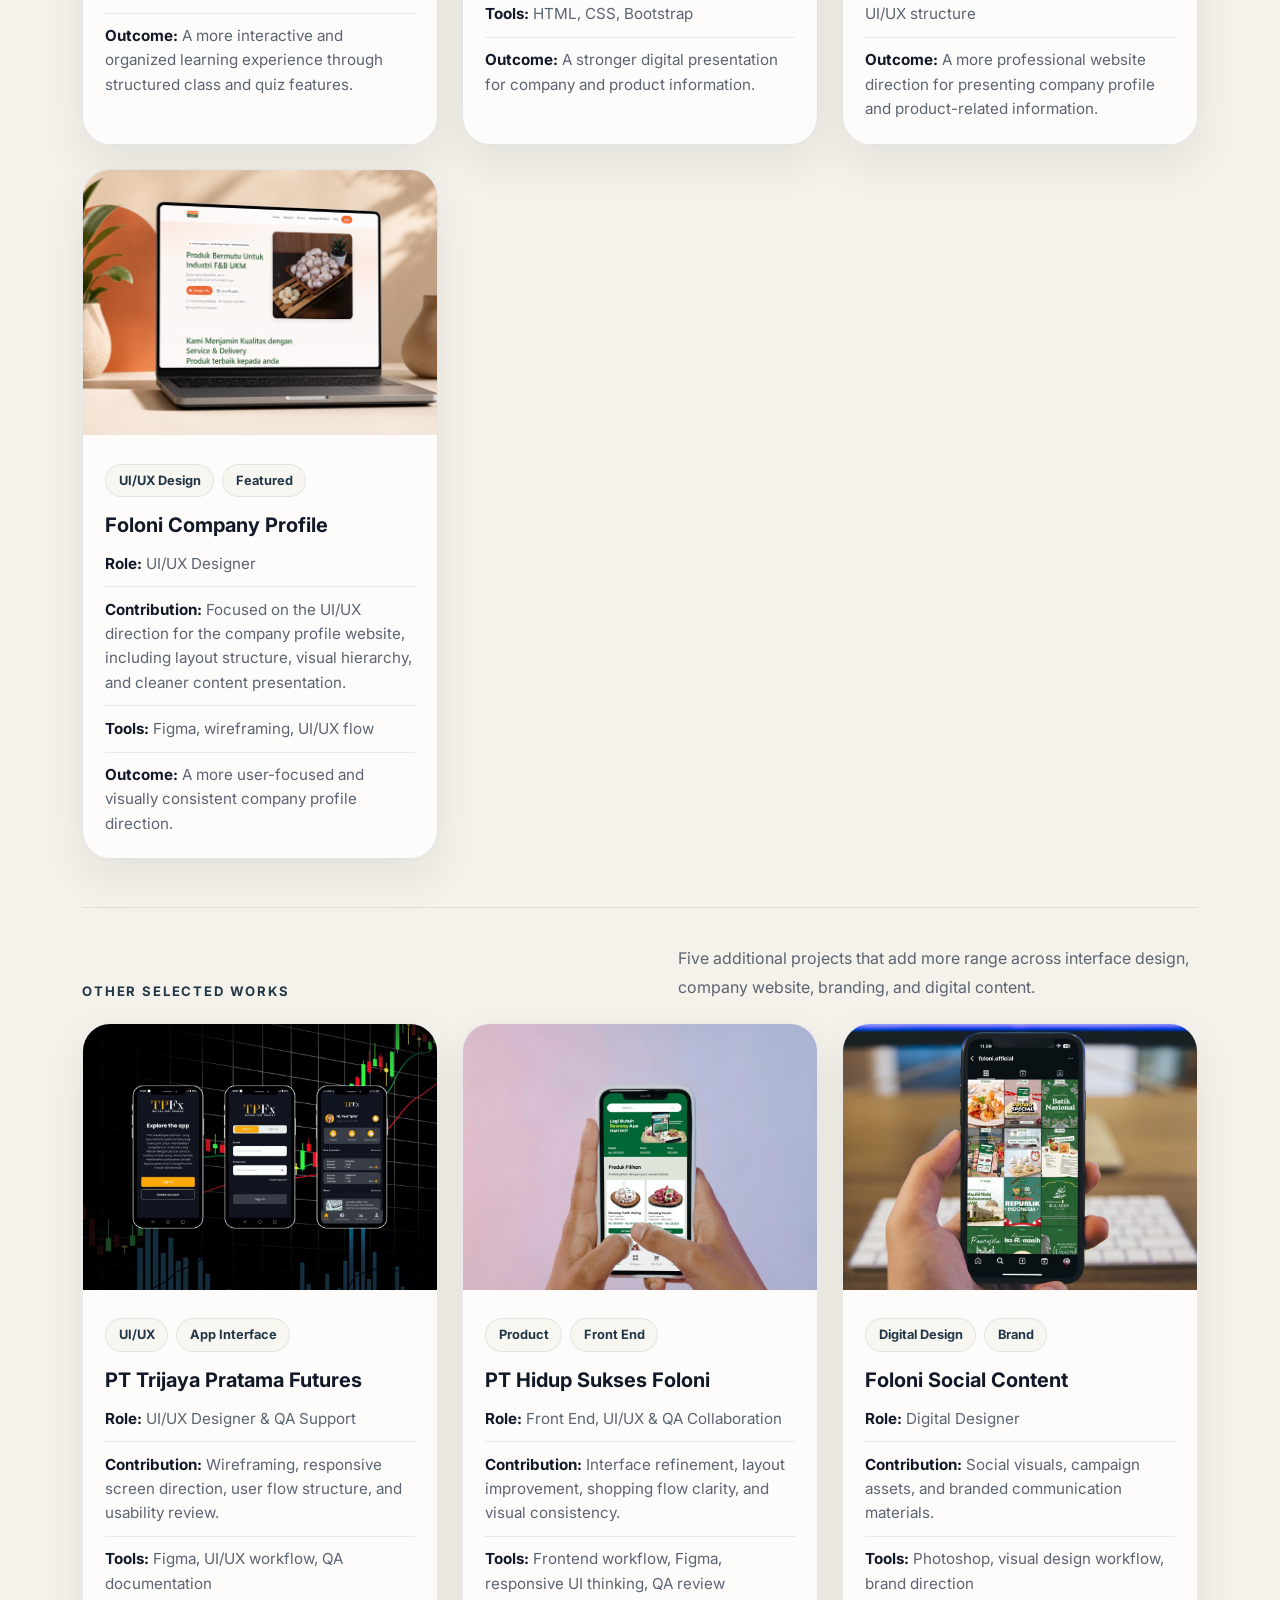
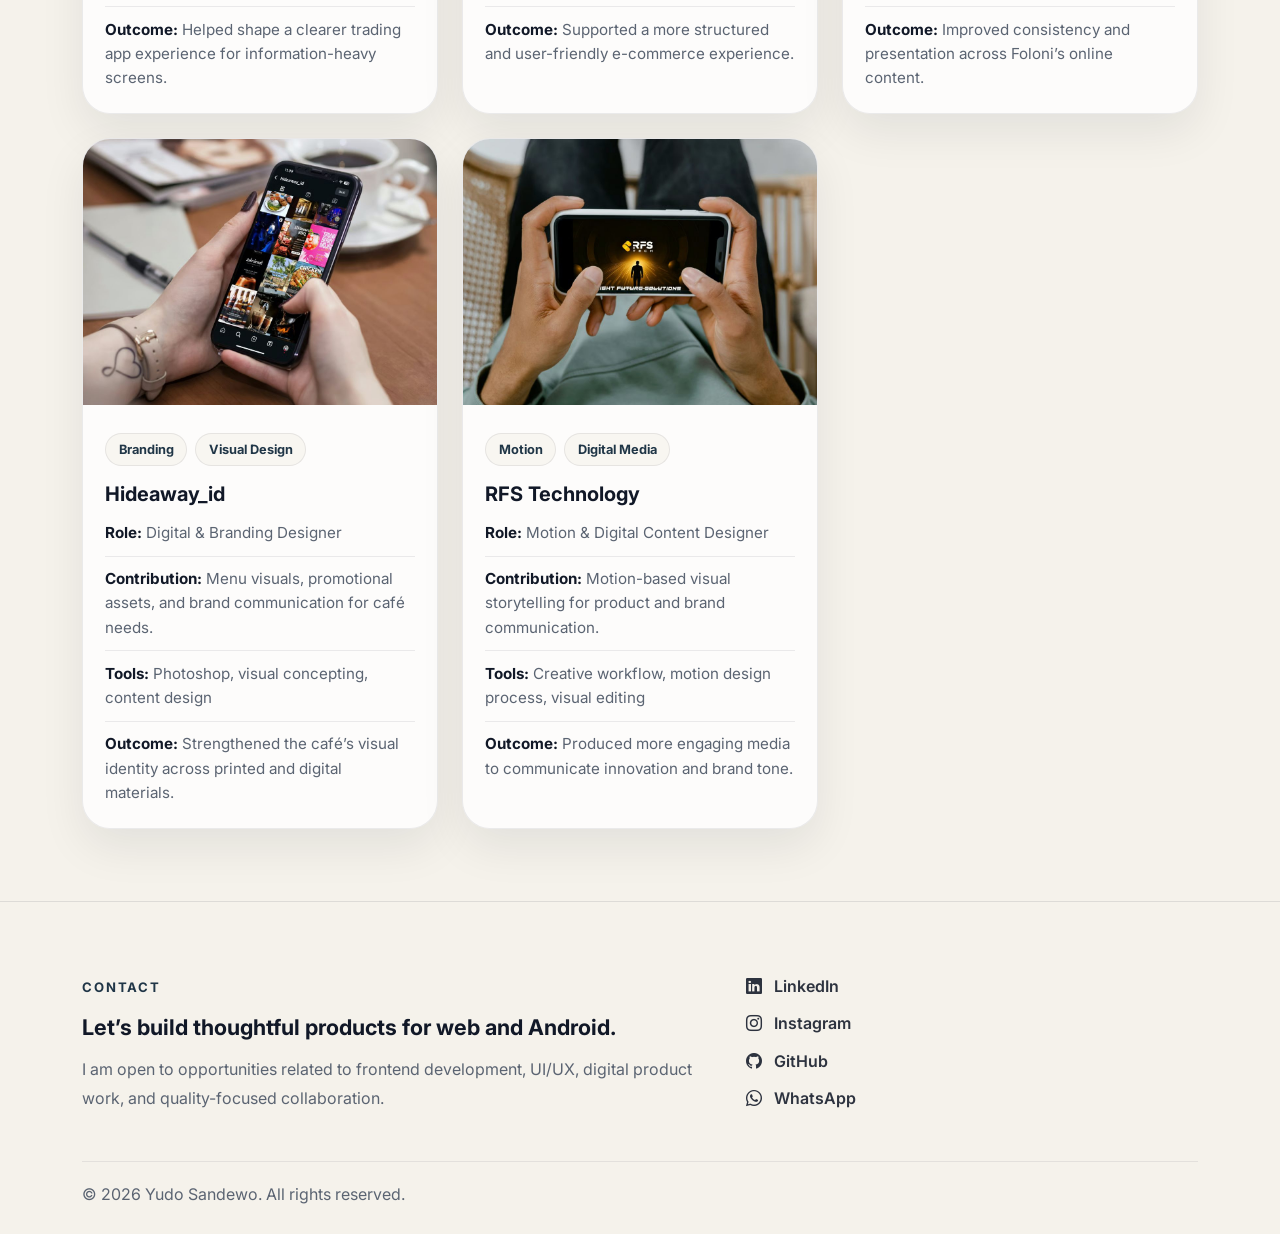
==== commit c5436fa2: "Update portfolio projects and visuals" ====
--- a/index.html
+++ b/index.html
@@ -71,7 +71,7 @@
 <div class="col-lg-5">
 <div class="hero-visual">
 <div class="profile-frame">
-<img alt="Portrait of Yudo Sandewo" class="img-fluid" src="img/profile.JPG"/>
+<img alt="Portrait of Yudo Sandewo" class="img-fluid" src="img/profile-portfolio-v2.png"/>
 </div>
 <div class="availability-note">
 <span class="section-kicker">Profile</span>
@@ -99,6 +99,17 @@
               and QA testing. This helps me work more holistically across projects — from interface ideas and visual structure,
               to implementation quality and API validation using Postman.
             </p>
+<div class="info-panel mt-4">
+<span class="info-label">Best Fit Projects</span>
+<p class="body-copy mb-3">This portfolio is especially suited for projects that need clean interface execution with practical support across product flow and quality.</p>
+<div class="stack-list">
+<span>Dashboard Website</span>
+<span>Company Profile Website</span>
+<span>Android App Interface</span>
+<span>UI/UX Collaboration</span>
+<span>QA / API Review</span>
+</div>
+</div>
 </div>
 <div class="col-lg-4">
 <div class="info-panel">
@@ -322,19 +333,59 @@
 <div class="container">
 <div class="section-heading-row projects-heading">
 <span class="section-kicker">Projects</span>
-<h2 class="section-title">A more structured mix of featured work and selected supporting projects across dashboard, Android, website, and UI/UX delivery.</h2>
-<p class="projects-intro">Featured projects are presented in more detail, while several ongoing documentations currently use placeholder previews that can be replaced with final project imagery later.</p>
+<h2 class="section-title">A prioritized mix of application, dashboard, website, and supporting UI/UX work that best represents Yudo's frontend portfolio direction.</h2>
+<p class="projects-intro">Featured projects are ordered by priority based on the strongest fit with frontend delivery for Android and website products. Some entries still use temporary placeholder previews until final project images are ready.</p>
 </div>
 <div class="projects-block">
 <div class="projects-block-header">
 <span class="section-kicker mb-0">Featured Projects</span>
-<p class="projects-block-copy mb-0">Six primary projects that best represent my direction as a Front End Developer for Android and website.</p>
+<p class="projects-block-copy mb-0">Seven primary projects that best represent my direction as a Front End Developer for Android and website.</p>
 </div>
 <div class="row g-4">
 <div class="col-md-6 col-xl-4">
 <article class="project-card h-100 featured-project">
-<button aria-label="Preview PT BJS dashboard project image" class="project-image-button clickable-project" data-category="Dashboard Website" data-contribution="Designed the interface and developed the dashboard direction from concept to web implementation, with a focus on clarity, layout structure, and usability." data-image="assets/project_dummy_bjs.png" data-outcome="A clearer and more organized dashboard experience for monitoring and reporting workflows." data-overview="A dashboard website project designed to support report monitoring through a structured and user-friendly web interface." data-role="Front End Developer" data-title="PT BJS Dashboard" data-tools="Figma, HTML, CSS, JavaScript, Bootstrap" type="button">
-<img alt="PT BJS dashboard project preview" class="project-image" src="assets/project_dummy_bjs.png"/>
+<button aria-label="Preview HRIS application project image" class="project-image-button clickable-project" data-category="HRIS Application" data-contribution="Built the HRIS product from both frontend and backend sides, covering attendance flow, employee data, leave handling, and internal admin workflow." data-image="assets/hris_project_mockup.png" data-outcome="A more organized internal HR workflow for employee management, attendance monitoring, and reporting." data-overview="An HRIS application built to support employee data, attendance, leave, and reporting needs through a structured digital interface." data-role="Fullstack Developer" data-title="HRIS Application" data-tools="React, Laravel, MySQL" type="button">
+<img alt="HRIS application project preview" class="project-image" src="assets/hris_project_mockup.png"/>
+</button>
+<div class="project-body">
+<div class="project-tags">
+<span>HRIS</span>
+<span>Featured</span>
+</div>
+<h3>HRIS Application</h3>
+<ul class="project-facts">
+<li><strong>Role:</strong> Fullstack Developer</li>
+<li><strong>Contribution:</strong> Built the HRIS product across frontend and backend flow, including employee records, attendance recap, leave handling, and internal admin navigation.</li>
+<li><strong>Tools:</strong> React, Laravel, MySQL</li>
+<li><strong>Outcome:</strong> A clearer and more organized HR workflow for daily data handling and reporting.</li>
+</ul>
+</div>
+</article>
+</div>
+<div class="col-md-6 col-xl-4">
+<article class="project-card h-100 featured-project">
+<button aria-label="Preview POS application project image" class="project-image-button clickable-project" data-category="POS Application" data-contribution="Built the POS product from both frontend and backend sides, covering product listing, cashier flow, transaction handling, and sales recap." data-image="assets/pos_project_mockup.png" data-outcome="A smoother and more practical transaction flow for cashier and sales activity." data-overview="A point-of-sale application created to support cashier transactions, product management, and sales recap through a clean and efficient interface." data-role="Fullstack Developer" data-title="POS Application" data-tools="React, Laravel, MySQL" type="button">
+<img alt="POS application project preview" class="project-image" src="assets/pos_project_mockup.png"/>
+</button>
+<div class="project-body">
+<div class="project-tags">
+<span>POS</span>
+<span>Featured</span>
+</div>
+<h3>POS Application</h3>
+<ul class="project-facts">
+<li><strong>Role:</strong> Fullstack Developer</li>
+<li><strong>Contribution:</strong> Built the POS flow across frontend and backend, including cashier interaction, product navigation, transaction handling, and summary views.</li>
+<li><strong>Tools:</strong> React, Laravel, MySQL</li>
+<li><strong>Outcome:</strong> A more efficient and user-friendly experience for sales and cashier workflows.</li>
+</ul>
+</div>
+</article>
+</div>
+<div class="col-md-6 col-xl-4">
+<article class="project-card h-100 featured-project">
+<button aria-label="Preview PT BJS dashboard project image" class="project-image-button clickable-project" data-category="Dashboard Website" data-contribution="Developed the dashboard interface and reporting flow using Bootstrap and Laravel, with a focus on layout clarity, usability, and structured monitoring." data-image="assets/bjs_project_mockup.png" data-outcome="A clearer and more organized dashboard experience for monitoring and reporting workflows." data-overview="A dashboard website project designed to support report monitoring through a structured and user-friendly web interface." data-role="Front End Developer" data-title="PT BJS Dashboard" data-tools="Bootstrap, Laravel, JavaScript" type="button">
+<img alt="PT BJS dashboard project preview" class="project-image" src="assets/bjs_project_mockup.png"/>
 </button>
 <div class="project-body">
 <div class="project-tags">
@@ -344,8 +395,8 @@
 <h3>PT BJS Dashboard</h3>
 <ul class="project-facts">
 <li><strong>Role:</strong> Front End Developer</li>
-<li><strong>Contribution:</strong> Designed the interface and developed a dashboard concept for report monitoring, translating workflow needs into a structured web-based experience.</li>
-<li><strong>Tools:</strong> Figma, HTML, CSS, JavaScript, Bootstrap</li>
+<li><strong>Contribution:</strong> Developed a structured dashboard interface and reporting workflow using Bootstrap and Laravel for clearer monitoring activity.</li>
+<li><strong>Tools:</strong> Bootstrap, Laravel, JavaScript</li>
 <li><strong>Outcome:</strong> A clearer and more organized dashboard direction for monitoring and reporting workflows.</li>
 </ul>
 </div>
@@ -353,28 +404,8 @@
 </div>
 <div class="col-md-6 col-xl-4">
 <article class="project-card h-100 featured-project">
-<button aria-label="Preview Foloni Hex android application project image" class="project-image-button clickable-project" data-category="Android Application" data-contribution="Developed the interface flow for attendance and reporting features, focusing on usability, workflow clarity, and mobile-friendly interaction." data-image="assets/project_dummy_hex.png" data-outcome="A more efficient mobile experience for daily attendance and field activity reporting." data-overview="A mobile application built to support attendance and field sales reporting in a more structured and practical way." data-role="Front End Developer" data-title="Foloni Hex" data-tools="Figma, Flutter" type="button">
-<img alt="Foloni Hex android application preview" class="project-image" src="assets/project_dummy_hex.png"/>
-</button>
-<div class="project-body">
-<div class="project-tags">
-<span>Android Application</span>
-<span>Featured</span>
-</div>
-<h3>Foloni Hex</h3>
-<ul class="project-facts">
-<li><strong>Role:</strong> Front End Developer</li>
-<li><strong>Contribution:</strong> Built the application interface for attendance and field sales reporting, focusing on usability, workflow clarity, and mobile-friendly interaction.</li>
-<li><strong>Tools:</strong> Figma, Flutter, mobile UI flow</li>
-<li><strong>Outcome:</strong> A more structured mobile experience for daily attendance and field activity reporting.</li>
-</ul>
-</div>
-</article>
-</div>
-<div class="col-md-6 col-xl-4">
-<article class="project-card h-100 featured-project">
-<button aria-label="Preview Nugasin Class website project image" class="project-image-button clickable-project" data-category="Education Website" data-contribution="Built the frontend interface for class pages, quiz interactions, and scoring flow, while supporting a more organized learning experience." data-image="assets/project_dummy_nugasin.png" data-outcome="A more interactive and structured website experience for online learning and quiz-based activities." data-overview="A web-based learning platform designed to present class information, quiz flows, scoring, and structured learning interactions." data-role="Front End Developer" data-title="Nugasin Class" data-tools="HTML, CSS, JavaScript, Bootstrap, Laravel, MySQL" type="button">
-<img alt="Nugasin Class website preview" class="project-image" src="assets/project_dummy_nugasin.png"/>
+<button aria-label="Preview Nugasin Class website project image" class="project-image-button clickable-project" data-category="Education Website" data-contribution="Built the learning platform using Bootstrap and Laravel, covering class pages, quiz flow, pricing flow, and structured student interactions." data-image="assets/nugasin_project_mockup.png" data-outcome="A more interactive and structured website experience for online learning and quiz-based activities." data-overview="A web-based learning platform designed to present class information, quiz flows, scoring, and structured learning interactions." data-role="Front End Developer" data-title="Nugasin Class" data-tools="Bootstrap, Laravel, MySQL" type="button">
+<img alt="Nugasin Class website preview" class="project-image" src="assets/nugasin_project_mockup.png"/>
 </button>
 <div class="project-body">
 <div class="project-tags">
@@ -384,8 +415,8 @@
 <h3>Nugasin Class</h3>
 <ul class="project-facts">
 <li><strong>Role:</strong> Front End Developer</li>
-<li><strong>Contribution:</strong> Developed a class-based website experience featuring course information, quiz flows, scoring interactions, and structured learning pages.</li>
-<li><strong>Tools:</strong> HTML, CSS, JavaScript, Bootstrap, Laravel, MySQL</li>
+<li><strong>Contribution:</strong> Developed a Bootstrap and Laravel-based learning website covering class information, quiz flow, pricing pages, and structured academic interactions.</li>
+<li><strong>Tools:</strong> Bootstrap, Laravel, MySQL</li>
 <li><strong>Outcome:</strong> A more interactive and organized learning experience through structured class and quiz features.</li>
 </ul>
 </div>
@@ -393,8 +424,8 @@
 </div>
 <div class="col-md-6 col-xl-4">
 <article class="project-card h-100 featured-project">
-<button aria-label="Preview Huifa company profile website image" class="project-image-button clickable-project" data-category="Company Profile Website" data-contribution="Developed the website layout and product presentation structure with a focus on clarity, responsive design, and brand presentation." data-image="assets/project_dummy_huifa.png" data-outcome="A stronger digital presentation for company and product information." data-overview="A company profile website created to present the company and its products in a clean, structured, and professional digital format." data-role="Front End Developer" data-title="Huifa Company Profile" data-tools="HTML, CSS, JavaScript, Bootstrap" type="button">
-<img alt="Huifa company profile website preview" class="project-image" src="assets/project_dummy_huifa.png"/>
+<button aria-label="Preview Huifa company profile website image" class="project-image-button clickable-project" data-category="Company Profile Website" data-contribution="Developed a static company profile website using Bootstrap, focused on product presentation, responsive layout, and clean brand delivery." data-image="assets/huifa_project_mockup.png" data-outcome="A stronger digital presentation for company and product information." data-overview="A company profile website created to present the company and its products in a clean, structured, and professional digital format." data-role="Front End Developer" data-title="Huifa Company Profile" data-tools="HTML, CSS, Bootstrap" type="button">
+<img alt="Huifa company profile website preview" class="project-image" src="assets/huifa_project_mockup.png"/>
 </button>
 <div class="project-body">
 <div class="project-tags">
@@ -404,8 +435,8 @@
 <h3>Huifa Company Profile</h3>
 <ul class="project-facts">
 <li><strong>Role:</strong> Front End Developer</li>
-<li><strong>Contribution:</strong> Developed a company profile website to present the company and its products in a clean, structured, and professional digital format.</li>
-<li><strong>Tools:</strong> HTML, CSS, JavaScript, Bootstrap, UI/UX structure</li>
+<li><strong>Contribution:</strong> Developed a static Bootstrap-based company profile website to present products and company information in a clean and responsive format.</li>
+<li><strong>Tools:</strong> HTML, CSS, Bootstrap</li>
 <li><strong>Outcome:</strong> A stronger digital presentation for company and product information.</li>
 </ul>
 </div>
@@ -433,8 +464,8 @@
 </div>
 <div class="col-md-6 col-xl-4">
 <article class="project-card h-100 featured-project">
-<button aria-label="Preview Foloni company profile UI UX project image" class="project-image-button clickable-project" data-category="UI/UX Design" data-contribution="Designed the UI/UX structure, visual hierarchy, and layout direction to improve how company information is presented and explored." data-image="assets/project_dummy_foloni_cp.png" data-outcome="A more user-focused and visually consistent company profile experience." data-overview="A company profile design project focused on creating a clean and modern user experience for digital brand presentation." data-role="UI/UX Designer" data-title="Foloni Company Profile" data-tools="Figma, Photoshop" type="button">
-<img alt="Foloni company profile UI UX project preview" class="project-image" src="assets/project_dummy_foloni_cp.png"/>
+<button aria-label="Preview Foloni company profile UI UX project image" class="project-image-button clickable-project" data-category="UI/UX Design" data-contribution="Handled the UI/UX direction only, focusing on layout structure, visual hierarchy, and cleaner digital presentation for the company profile." data-image="assets/foloni_compro_mockup.png" data-outcome="A more user-focused and visually consistent company profile experience." data-overview="A company profile design project focused on creating a clean and modern user experience for digital brand presentation." data-role="UI/UX Designer" data-title="Foloni Company Profile" data-tools="Figma, Wireframing, UI/UX Flow" type="button">
+<img alt="Foloni company profile UI UX project preview" class="project-image" src="assets/foloni_compro_mockup.png"/>
 </button>
 <div class="project-body">
 <div class="project-tags">
@@ -444,8 +475,8 @@
 <h3>Foloni Company Profile</h3>
 <ul class="project-facts">
 <li><strong>Role:</strong> UI/UX Designer</li>
-<li><strong>Contribution:</strong> Designed the UI/UX for a company profile website with a focus on visual hierarchy, content structure, and a clean user experience.</li>
-<li><strong>Tools:</strong> Figma, Photoshop, wireframing, visual hierarchy</li>
+<li><strong>Contribution:</strong> Focused on the UI/UX direction for the company profile website, including layout structure, visual hierarchy, and cleaner content presentation.</li>
+<li><strong>Tools:</strong> Figma, wireframing, UI/UX flow</li>
 <li><strong>Outcome:</strong> A more user-focused and visually consistent company profile direction.</li>
 </ul>
 </div>
@@ -591,8 +622,8 @@
 <div class="modal-dialog modal-dialog-centered modal-xl modal-fullscreen-sm-down">
 <div class="modal-content modal-preview">
 <div class="modal-body modal-preview-body">
-<button aria-label="Close preview" class="modal-mobile-close d-lg-none" data-bs-dismiss="modal" type="button">
-<i class="bi bi-x-lg"></i>
+<button aria-label="Close preview" class="modal-close-button" id="modalCloseButton" data-bs-dismiss="modal" type="button">
+<span aria-hidden="true">&times;</span>
 </button>
 <div class="row g-4 align-items-stretch">
 <div class="col-lg-7">
@@ -655,6 +686,11 @@
     const modalTools = document.getElementById('modalTools');
     const modalOutcome = document.getElementById('modalOutcome');
     const imageModal = modalElement ? new bootstrap.Modal(modalElement) : null;
+    const modalCloseButton = document.getElementById('modalCloseButton');
+
+    if (modalCloseButton && imageModal) {
+      modalCloseButton.addEventListener('click', () => imageModal.hide());
+    }
 
     document.querySelectorAll('.clickable-project').forEach((button) => {
       button.addEventListener('click', () => {
--- a/css/style.css
+++ b/css/style.css
@@ -519,28 +519,54 @@
 }
 
 .modal-preview-body {
+  position: relative;
   padding: 1.5rem;
 }
 
-.modal-mobile-close {
+.modal-close-button {
+  position: absolute;
+  top: 1.25rem;
+  right: 1.25rem;
+  z-index: 20;
   display: inline-flex;
   align-items: center;
   justify-content: center;
-  width: 42px;
-  height: 42px;
-  margin-left: auto;
-  margin-bottom: 0.85rem;
-  border: 1px solid rgba(17, 24, 39, 0.08);
-  border-radius: 999px;
-  background: rgba(255, 255, 255, 0.96);
-  color: var(--accent);
-  box-shadow: 0 10px 28px rgba(17, 24, 39, 0.08);
-}
-
-.modal-mobile-close:hover,
-.modal-mobile-close:focus {
-  color: var(--accent);
-  background: #ffffff;
+  width: 46px;
+  height: 46px;
+  padding: 0 !important;
+  margin: 0;
+  -webkit-appearance: none;
+  appearance: none;
+  border: 1px solid rgba(17, 24, 39, 0.1) !important;
+  border-radius: 999px !important;
+  background: rgba(255, 255, 255, 0.98) !important;
+  background-image: none !important;
+  color: var(--accent) !important;
+  box-shadow: 0 10px 28px rgba(17, 24, 39, 0.1);
+  box-sizing: border-box;
+  cursor: pointer;
+  font-family: inherit;
+  font-size: 1.75rem;
+  font-weight: 500;
+  line-height: 1;
+  text-align: center;
+  text-indent: 0;
+  transition: transform 0.2s ease, background-color 0.2s ease, box-shadow 0.2s ease;
+}
+
+.modal-close-button span {
+  display: block;
+  line-height: 1;
+  transform: translateY(-1px);
+}
+
+.modal-close-button:hover,
+.modal-close-button:focus {
+  color: var(--accent) !important;
+  background: #ffffff !important;
+  box-shadow: 0 14px 32px rgba(17, 24, 39, 0.14);
+  transform: translateY(-1px);
+  outline: none;
 }
 
 .modal-image-wrap {
@@ -632,10 +658,9 @@
     padding: 1rem;
   }
 
-  .modal-mobile-close {
-    position: sticky;
-    top: 0;
-    z-index: 3;
+  .modal-close-button {
+    top: 0.85rem;
+    right: 0.85rem;
   }
 
   .modal-info-panel {
@@ -644,12 +669,6 @@
 
   .modal-preview .modal-body img {
     max-height: 56vh;
-  }
-}
-
-@media (min-width: 992px) {
-  .modal-mobile-close {
-    display: none;
   }
 }
 
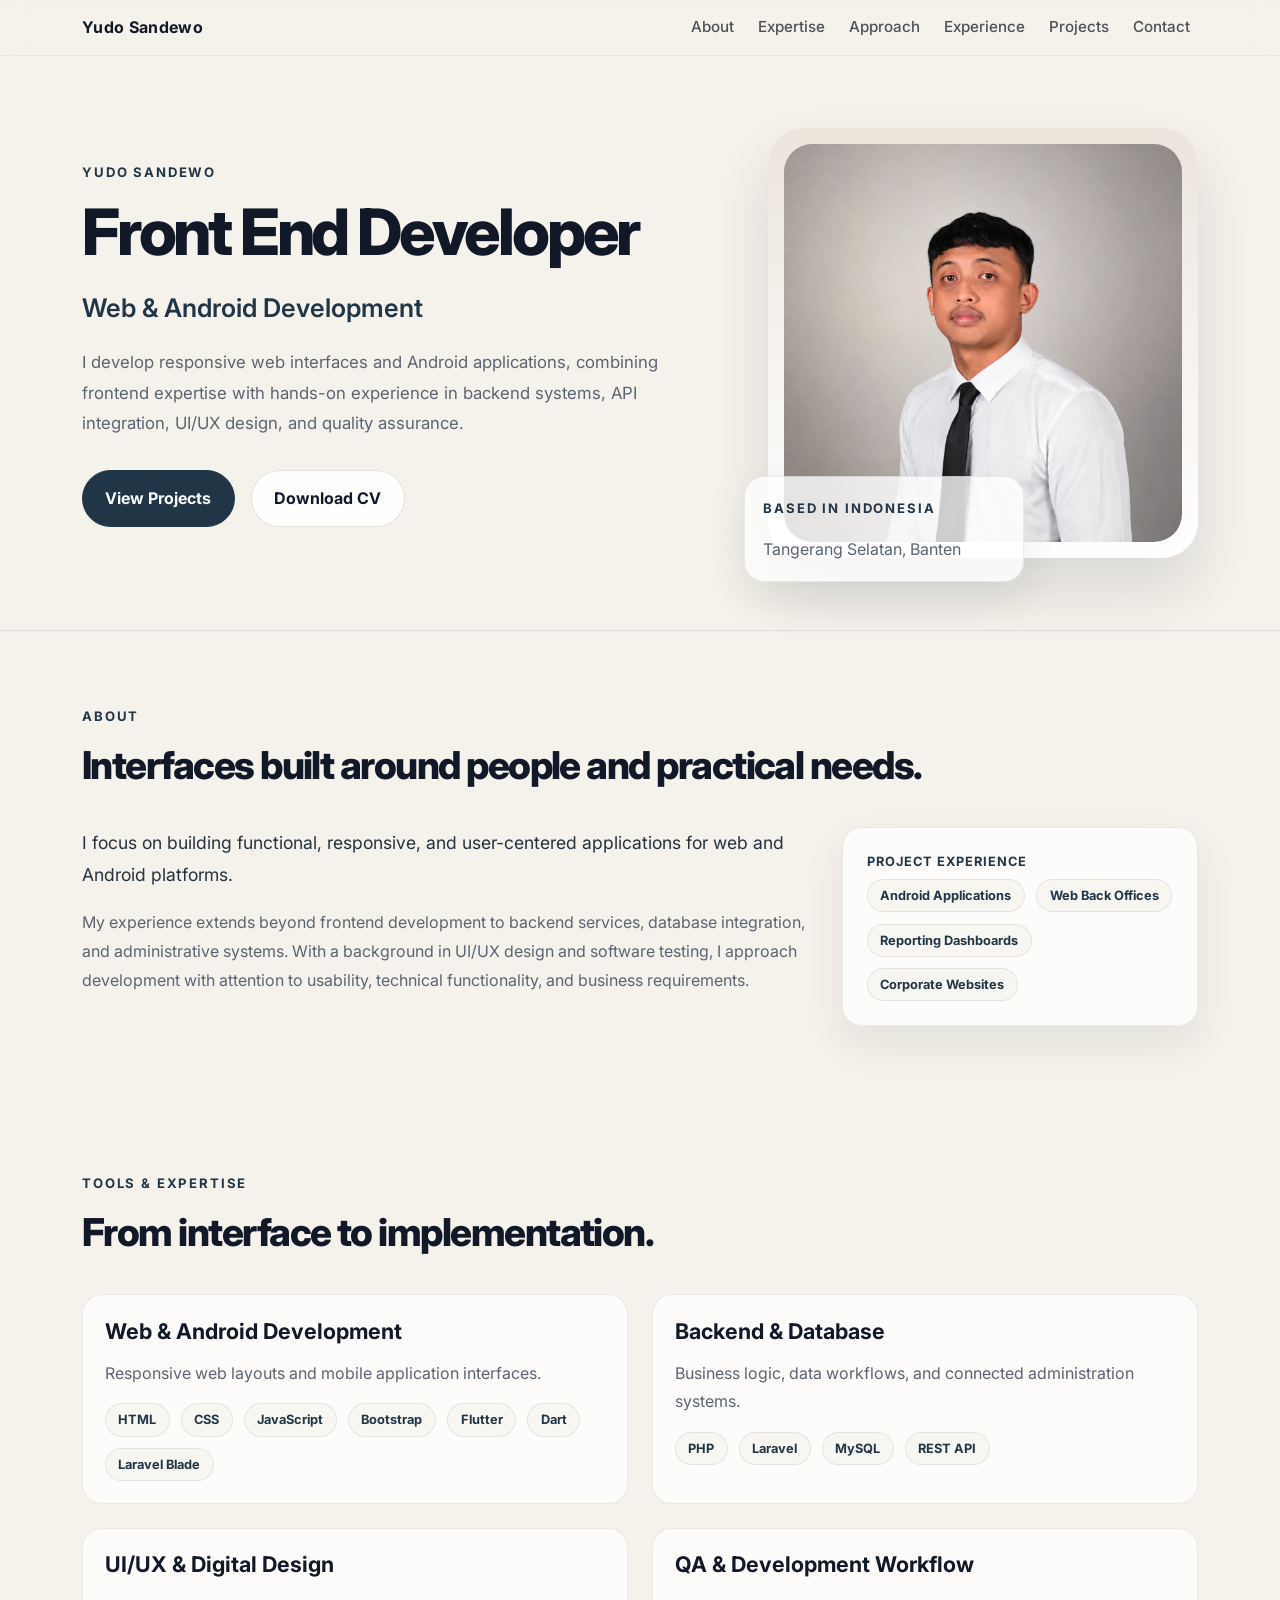
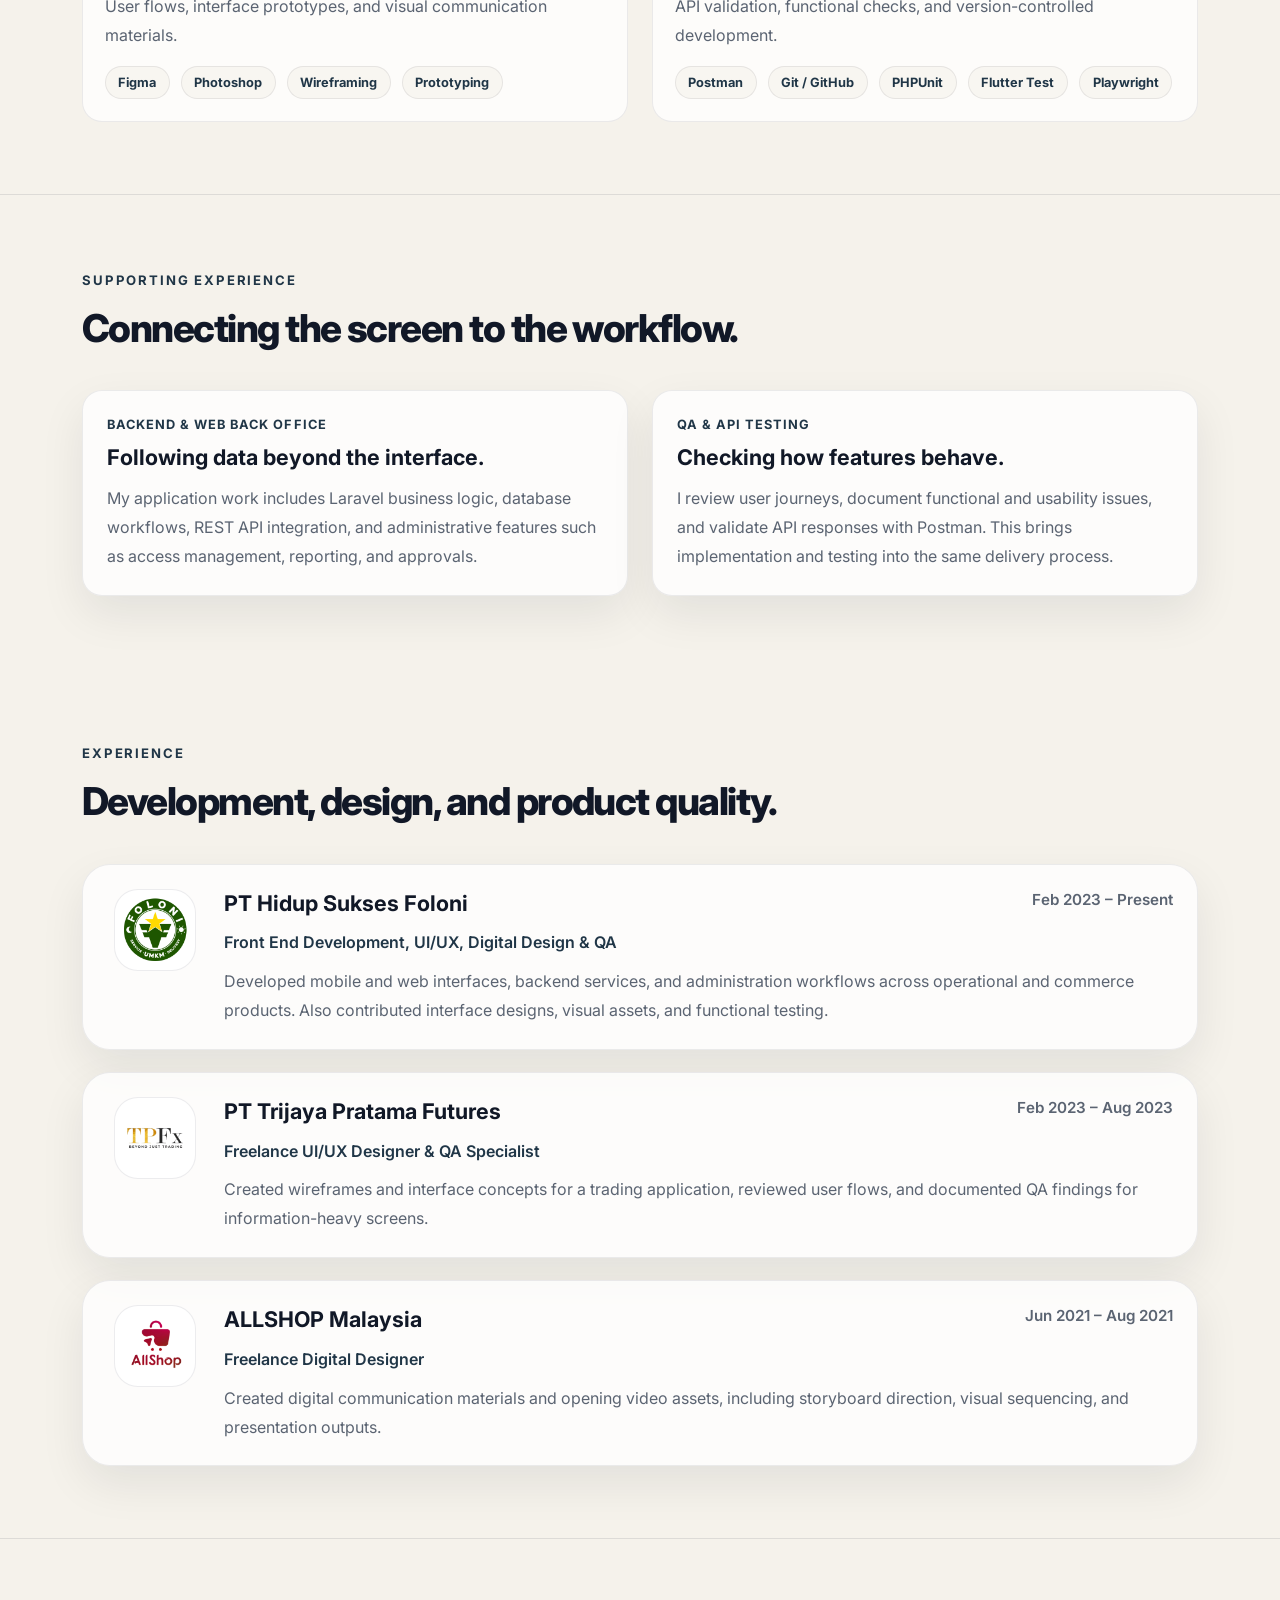
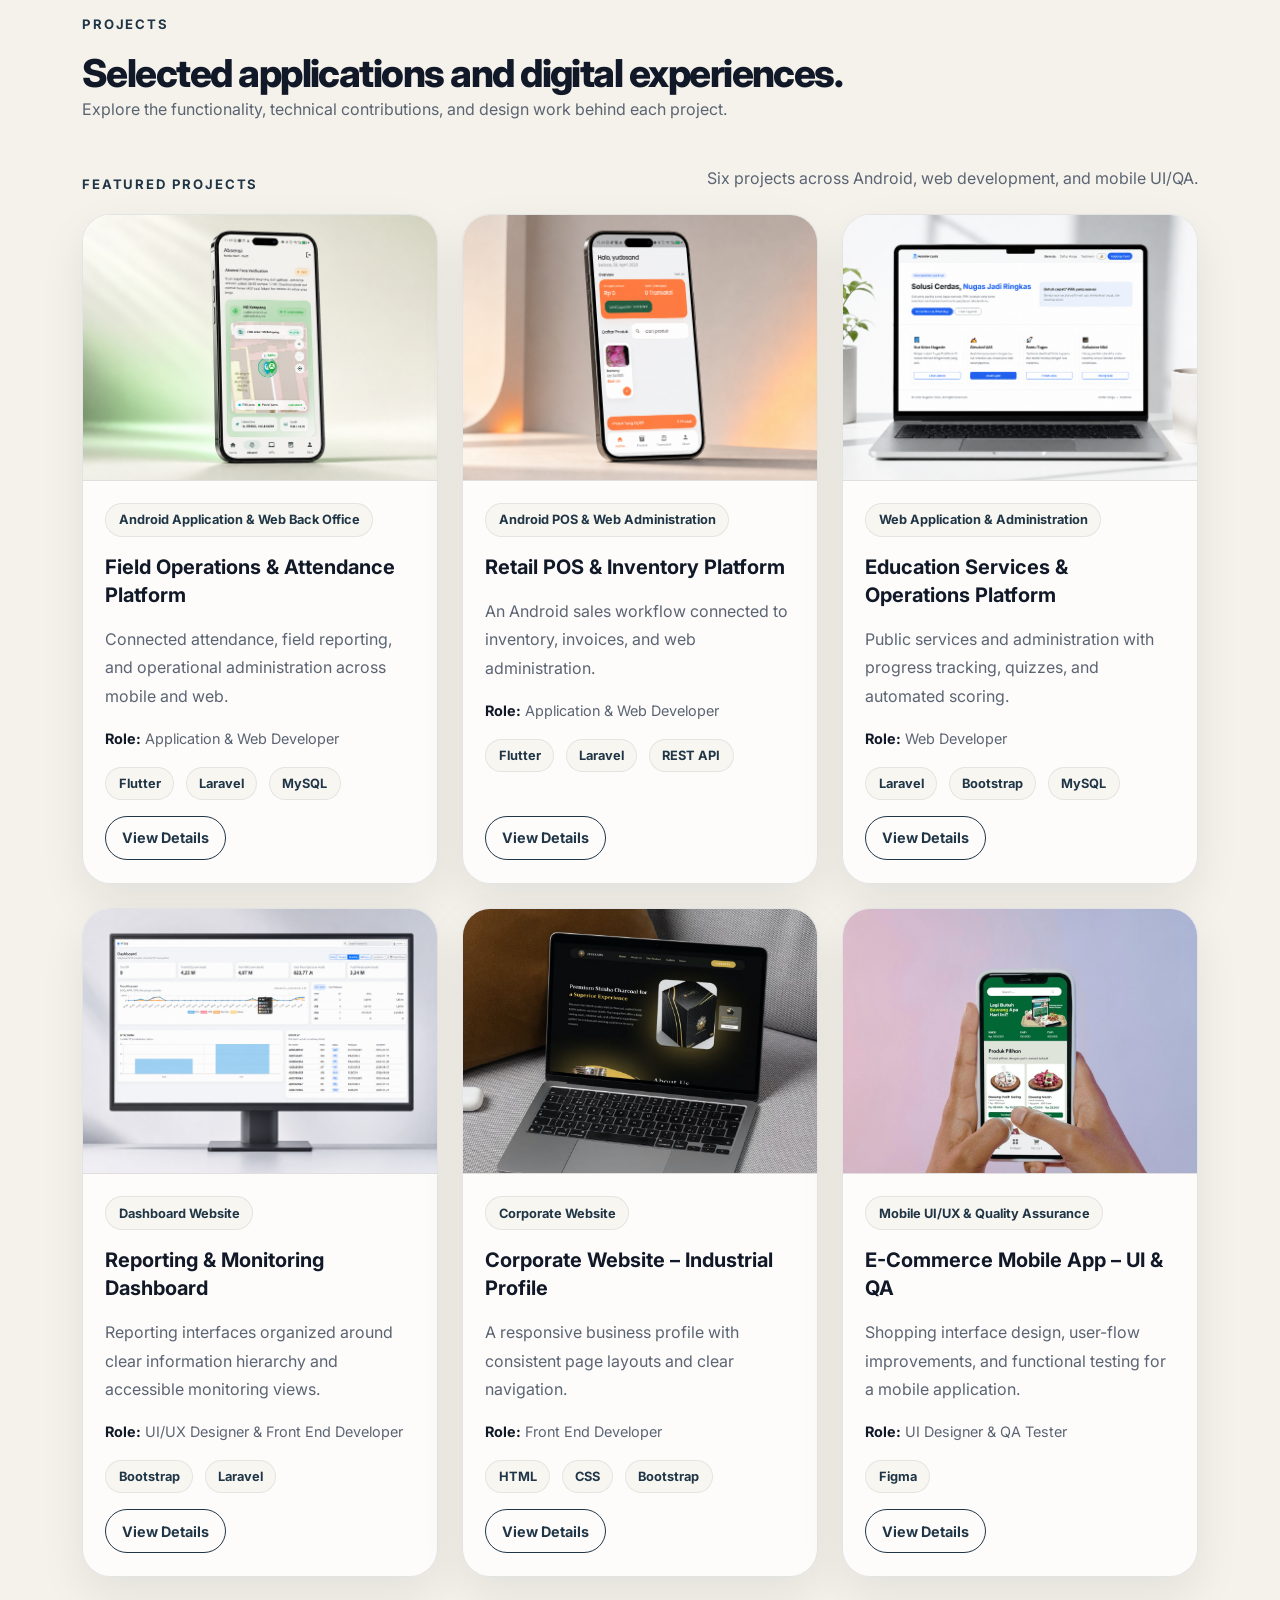
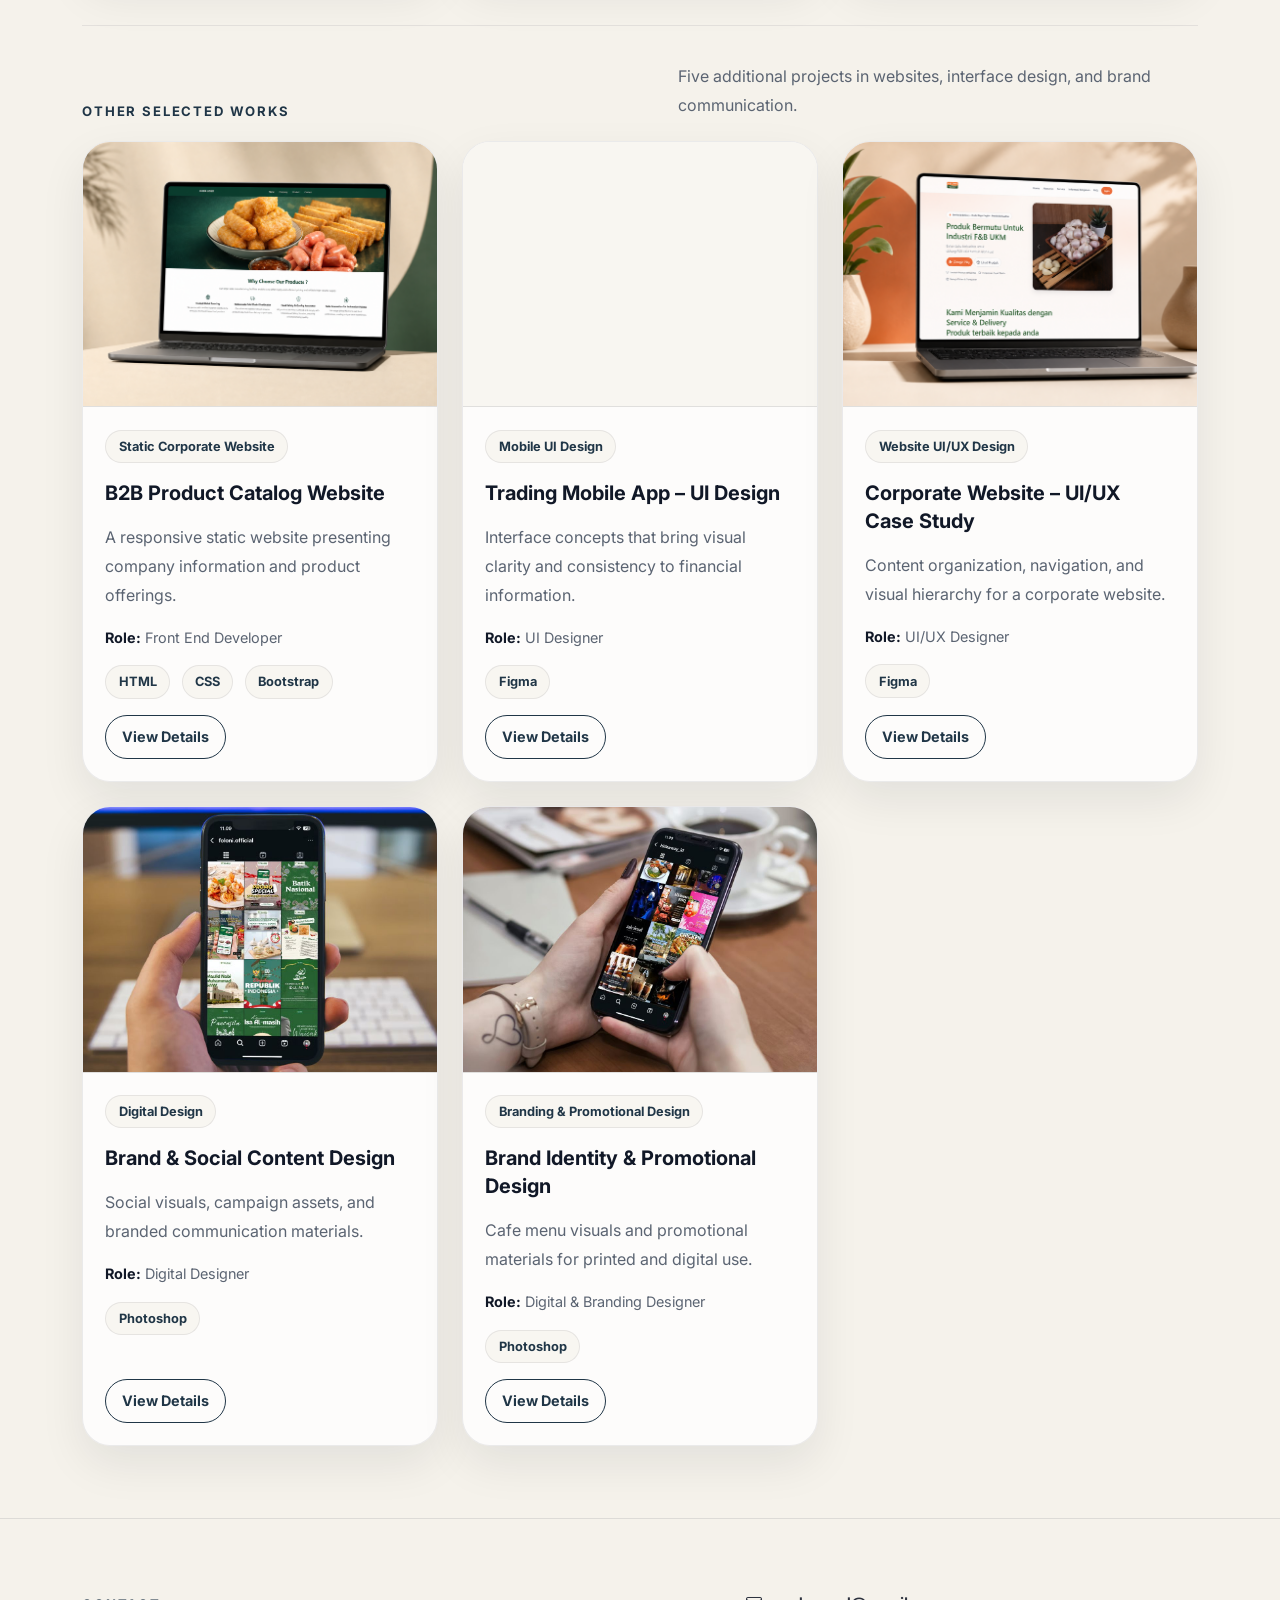
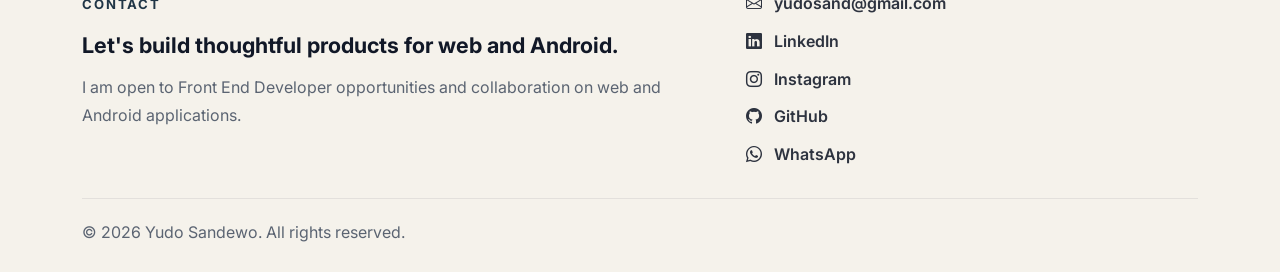
==== commit a4cff072: "Revise portfolio positioning and project presentation" ====
--- a/index.html
+++ b/index.html
@@ -1,715 +1,317 @@
 <!DOCTYPE html>
-
 <html lang="en">
 <head>
-<meta charset="utf-8"/>
-<meta content="width=device-width, initial-scale=1.0" name="viewport"/>
-<title>Yudo Sandewo | Front End Developer Portfolio</title>
-<meta content="Portfolio of Yudo Sandewo — Front End Developer for Android and website, with strengths in UI/UX, digital design, backend support, and QA testing using Postman." name="description"/>
-<link href="https://fonts.googleapis.com" rel="preconnect"/>
-<link crossorigin="" href="https://fonts.gstatic.com" rel="preconnect"/>
-<link href="https://fonts.googleapis.com/css2?family=Inter:wght@400;500;600;700;800&amp;display=swap" rel="stylesheet"/>
-<link href="https://cdn.jsdelivr.net/npm/bootstrap@5.3.3/dist/css/bootstrap.min.css" rel="stylesheet"/>
-<link href="https://cdn.jsdelivr.net/npm/bootstrap-icons@1.11.3/font/bootstrap-icons.css" rel="stylesheet"/>
-<link href="css/style.css" rel="stylesheet"/>
+  <meta charset="utf-8"/>
+  <meta name="viewport" content="width=device-width, initial-scale=1.0"/>
+  <title>Yudo Sandewo | Front End Developer - Web &amp; Android</title>
+  <meta name="description" content="Yudo Sandewo, Front End Developer for web and Android, with hands-on experience in backend services, REST APIs, UI/UX design, and quality assurance."/>
+  <link href="https://fonts.googleapis.com" rel="preconnect"/>
+  <link crossorigin="" href="https://fonts.gstatic.com" rel="preconnect"/>
+  <link href="https://fonts.googleapis.com/css2?family=Inter:wght@400;500;600;700;800&amp;display=swap" rel="stylesheet"/>
+  <link href="https://cdn.jsdelivr.net/npm/bootstrap@5.3.3/dist/css/bootstrap.min.css" rel="stylesheet"/>
+  <link href="https://cdn.jsdelivr.net/npm/bootstrap-icons@1.11.3/font/bootstrap-icons.css" rel="stylesheet"/>
+  <link href="css/style.css" rel="stylesheet"/>
 </head>
 <body>
-<nav class="navbar navbar-expand-lg fixed-top navbar-light site-navbar">
-<div class="container">
-<a class="navbar-brand" href="#home">Yudo Sandewo</a>
-<button aria-controls="navbarNav" aria-expanded="false" aria-label="Toggle navigation" class="navbar-toggler border-0 shadow-none" data-bs-target="#navbarNav" data-bs-toggle="collapse" type="button">
-<span class="navbar-toggler-icon"></span>
-</button>
-<div class="collapse navbar-collapse justify-content-end" id="navbarNav">
-<ul class="navbar-nav align-items-lg-center gap-lg-2">
-<li class="nav-item"><a class="nav-link" href="#about">About</a></li>
-<li class="nav-item"><a class="nav-link" href="#expertise">Expertise</a></li>
-<li class="nav-item"><a class="nav-link" href="#supporting">Support</a></li>
-<li class="nav-item"><a class="nav-link" href="#experience">Experience</a></li>
-<li class="nav-item"><a class="nav-link" href="#projects">Projects</a></li>
-<li class="nav-item"><a class="nav-link" href="#contact">Contact</a></li>
-</ul>
-</div>
-</div>
+<a class="skip-link" href="#main-content">Skip to content</a>
+<nav class="navbar navbar-expand-lg fixed-top navbar-light site-navbar" aria-label="Main navigation">
+  <div class="container">
+    <a class="navbar-brand" href="#home">Yudo Sandewo</a>
+    <button aria-controls="navbarNav" aria-expanded="false" aria-label="Toggle navigation" class="navbar-toggler border-0 shadow-none" data-bs-target="#navbarNav" data-bs-toggle="collapse" type="button"><span class="navbar-toggler-icon"></span></button>
+    <div class="collapse navbar-collapse justify-content-end" id="navbarNav">
+      <ul class="navbar-nav align-items-lg-center gap-lg-2">
+        <li class="nav-item"><a class="nav-link" href="#about">About</a></li>
+        <li class="nav-item"><a class="nav-link" href="#expertise">Expertise</a></li>
+        <li class="nav-item"><a class="nav-link" href="#supporting">Approach</a></li>
+        <li class="nav-item"><a class="nav-link" href="#experience">Experience</a></li>
+        <li class="nav-item"><a class="nav-link" href="#projects">Projects</a></li>
+        <li class="nav-item"><a class="nav-link" href="#contact">Contact</a></li>
+      </ul>
+    </div>
+  </div>
 </nav>
-<main>
-<section class="hero-section" id="home">
-<div class="container">
-<div class="row align-items-center gy-5">
-<div class="col-lg-7">
-<span class="section-kicker">Portfolio</span>
-<h1 class="hero-title">Front End Developer for Android &amp; Website, with a strong foundation in UI/UX and polished digital execution.</h1>
-<p class="hero-text">
-              I build clean, responsive, and user-focused interfaces for web and Android. Alongside frontend development,
-              I also bring experience in UI/UX, digital design, backend support, and QA / API testing using Postman.
-            </p>
-<div class="hero-meta row g-3">
-<div class="col-sm-4">
-<div class="meta-card">
-<span class="meta-label">Primary Focus</span>
-<p>Front End Development</p>
-</div>
-</div>
-<div class="col-sm-4">
-<div class="meta-card">
-<span class="meta-label">Platforms</span>
-<p>Android &amp; Website</p>
-</div>
-</div>
-<div class="col-sm-4">
-<div class="meta-card">
-<span class="meta-label">Additional Value</span>
-<p>UI/UX, Design, QA &amp; Backend Support</p>
-</div>
-</div>
-</div>
-<div class="hero-actions d-flex flex-wrap gap-3">
-<a class="btn btn-primary-custom" href="#projects">View Projects</a>
-<a class="btn btn-secondary-custom" href="assets/CV.pdf" rel="noopener" target="_blank">Download CV</a>
-</div>
-</div>
-<div class="col-lg-5">
-<div class="hero-visual">
-<div class="profile-frame">
-<img alt="Portrait of Yudo Sandewo" class="img-fluid" src="img/profile-portfolio-v2.png"/>
-</div>
-<div class="availability-note">
-<span class="section-kicker">Profile</span>
-<p>Focused on building clear interfaces, improving user experience, and delivering digital products that feel structured, modern, and reliable.</p>
-</div>
-</div>
-</div>
-</div>
-</div>
-</section>
-<section class="content-section border-top-soft" id="about">
-<div class="container">
-<div class="section-heading-row">
-<span class="section-kicker">About</span>
-<h2 class="section-title">A frontend-focused builder who combines product thinking, interface clarity, and practical execution.</h2>
-</div>
-<div class="row g-4 align-items-start">
-<div class="col-lg-8">
-<p class="lead-copy">
-              I focus on frontend development for websites and Android-based products, with an approach that values clean interfaces,
-              responsive implementation, and user-centered thinking.
-            </p>
-<p class="body-copy mb-0">
-              Beyond frontend execution, I also contribute through UI/UX design, digital design needs, supporting backend workflows,
-              and QA testing. This helps me work more holistically across projects — from interface ideas and visual structure,
-              to implementation quality and API validation using Postman.
-            </p>
-<div class="info-panel mt-4">
-<span class="info-label">Best Fit Projects</span>
-<p class="body-copy mb-3">This portfolio is especially suited for projects that need clean interface execution with practical support across product flow and quality.</p>
-<div class="stack-list">
-<span>Dashboard Website</span>
-<span>Company Profile Website</span>
-<span>Android App Interface</span>
-<span>UI/UX Collaboration</span>
-<span>QA / API Review</span>
-</div>
-</div>
-</div>
-<div class="col-lg-4">
-<div class="info-panel">
-<div class="info-item">
-<span class="info-label">Primary Role</span>
-<p>Front End Developer</p>
-</div>
-<div class="info-item">
-<span class="info-label">Coverage</span>
-<p>Website interfaces, Android app interfaces, and responsive product screens</p>
-</div>
-<div class="info-item">
-<span class="info-label">Supporting Strengths</span>
-<p>UI/UX, digital design, backend support, QA, and API testing with Postman</p>
-</div>
-</div>
-</div>
-</div>
-</div>
-</section>
-<section class="content-section" id="expertise">
-<div class="container">
-<div class="section-heading-row">
-<span class="section-kicker">Expertise</span>
-<h2 class="section-title">The capabilities I use to build better digital products across interface, flow, and quality.</h2>
-</div>
-<div class="row g-4 mb-4">
-<div class="col-md-6 col-xl-4">
-<article class="expertise-card h-100">
-<h3>Front End Development</h3>
-<p>Building responsive layouts, clean components, structured pages, and user-facing interfaces that feel modern and reliable.</p>
-</article>
-</div>
-<div class="col-md-6 col-xl-4">
-<article class="expertise-card h-100">
-<h3>Android &amp; Web Interfaces</h3>
-<p>Designing and implementing screens that work consistently across mobile and website experiences with strong usability in mind.</p>
-</article>
-</div>
-<div class="col-md-6 col-xl-4">
-<article class="expertise-card h-100">
-<h3>UI/UX Design</h3>
-<p>Structuring user flows, wireframes, and interface layouts so products are easier to understand, navigate, and use.</p>
-</article>
-</div>
-<div class="col-md-6 col-xl-4">
-<article class="expertise-card h-100">
-<h3>Digital Design</h3>
-<p>Creating supporting visual assets for product communication, brand materials, promotions, and presentation-ready outputs.</p>
-</article>
-</div>
-<div class="col-md-6 col-xl-4">
-<article class="expertise-card h-100">
-<h3>Backend Support</h3>
-<p>Supporting web projects through admin features, data handling, system flow understanding, and coordination with backend needs.</p>
-</article>
-</div>
-<div class="col-md-6 col-xl-4">
-<article class="expertise-card h-100">
-<h3>QA &amp; API Testing</h3>
-<p>Reviewing flows, identifying issues, and validating APIs with Postman to help keep product releases more stable and dependable.</p>
-</article>
-</div>
-</div>
-<div class="tools-panel">
-<div class="row g-4 align-items-start">
-<div class="col-lg-4">
-<div>
-<span class="section-kicker">Tools &amp; Workflow</span>
-<h3 class="tools-title">A toolset that supports frontend delivery for web and Android, while still showing my supporting strengths in design, backend, and QA.</h3>
-<p class="tools-copy mb-0">My main role stays frontend-focused, with practical support across UI/UX, backend workflows, and product quality checks.</p>
-</div>
-</div>
-<div class="col-lg-8">
-<div class="row g-3 tool-groups">
-<div class="col-md-6">
-<article class="tool-group h-100">
-<span class="tool-group-label">Front-End Development</span>
-<h4>Building interfaces for website and Android products.</h4>
-<div class="stack-list">
-<span>HTML</span>
-<span>CSS</span>
-<span>JavaScript</span>
-<span>Bootstrap</span>
-<span>React</span>
-<span>Flutter</span>
-</div>
-</article>
-</div>
-<div class="col-md-6">
-<article class="tool-group h-100">
-<span class="tool-group-label">UI/UX &amp; Digital Design</span>
-<h4>Shaping structure, flow, and visual clarity before build.</h4>
-<div class="stack-list">
-<span>Figma</span>
-<span>Photoshop</span>
-<span>Wireframing</span>
-<span>Prototyping</span>
-<span>Visual Hierarchy</span>
-</div>
-</article>
-</div>
-<div class="col-md-6">
-<article class="tool-group h-100">
-<span class="tool-group-label">Backend Experience</span>
-<h4>Supporting website delivery beyond interface implementation.</h4>
-<div class="stack-list">
-<span>Laravel</span>
-<span>PHP</span>
-<span>MySQL</span>
-<span>REST API Integration</span>
-<span>Admin Flow Support</span>
-</div>
-</article>
-</div>
-<div class="col-md-6">
-<article class="tool-group h-100">
-<span class="tool-group-label">QA &amp; Workflow</span>
-<h4>Checking feature quality and validating product behavior.</h4>
-<div class="stack-list">
-<span>Postman</span>
-<span>API Testing</span>
-<span>Manual Testing</span>
-<span>GitHub</span>
-<span>Responsive Review</span>
-</div>
-</article>
-</div>
-</div>
-</div>
-</div>
-</div>
-</div>
-</section>
-<section class="content-section border-top-soft" id="supporting">
-<div class="container">
-<div class="section-heading-row">
-<span class="section-kicker">Supporting Experience</span>
-<h2 class="section-title">Additional experience that strengthens my frontend work in more complete product environments.</h2>
-</div>
-<div class="row g-4">
-<div class="col-lg-6">
-<article class="support-card h-100">
-<span class="info-label">Backend Experience</span>
-<h3>Practical support for full website workflows.</h3>
-<p>
-                In several website projects, I also handled supporting backend-related work such as understanding data flow,
-                coordinating feature logic, supporting admin pages, and helping make end-to-end website delivery more complete.
-              </p>
-</article>
-</div>
-<div class="col-lg-6">
-<article class="support-card h-100">
-<span class="info-label">QA / Postman</span>
-<h3>Quality review beyond interface implementation.</h3>
-<p>
-                I am also comfortable reviewing feature behavior, identifying usability issues, and validating APIs with Postman
-                to support smoother release quality and more reliable system behavior.
-              </p>
-</article>
-</div>
-</div>
-</div>
-</section>
-<section class="content-section" id="experience">
-<div class="container">
-<div class="section-heading-row">
-<span class="section-kicker">Experience</span>
-<h2 class="section-title">A selection of roles where I contributed through frontend execution, interface thinking, and product quality.</h2>
-</div>
-<div class="timeline-list">
-<article class="timeline-item">
-<div class="timeline-logo">
-<img alt="Foloni logo" src="assets/foloni.png"/>
-</div>
-<div class="timeline-content">
-<div class="timeline-top">
-<div>
-<h3>PT Hidup Sukses Foloni</h3>
-<p class="timeline-role">Front End, UI/UX, Digital Design &amp; QA</p>
-</div>
-<span class="timeline-date">Feb 2023 — Present</span>
-</div>
-<p class="timeline-copy">Contributed to website and application initiatives through interface design, frontend collaboration, visual asset production, QA review, and product improvement across multiple digital touchpoints.</p>
-</div>
-</article>
-<article class="timeline-item">
-<div class="timeline-logo">
-<img alt="TPF logo" src="assets/tpf.png"/>
-</div>
-<div class="timeline-content">
-<div class="timeline-top">
-<div>
-<h3>PT Trijaya Pratama Futures</h3>
-<p class="timeline-role">UI/UX Designer &amp; QA Specialist</p>
-</div>
-<span class="timeline-date">Feb 2023 — Aug 2023</span>
-</div>
-<p class="timeline-copy">Built wireframes and responsive interface concepts for a trading-related application, while also reviewing flows and documenting QA findings to support a better product experience.</p>
-</div>
-</article>
-<article class="timeline-item">
-<div class="timeline-logo">
-<img alt="Allshop logo" src="assets/allshop.png"/>
-</div>
-<div class="timeline-content">
-<div class="timeline-top">
-<div>
-<h3>ALLSHOP Malaysia</h3>
-<p class="timeline-role">Freelance Digital Designer</p>
-</div>
-<span class="timeline-date">Jun 2021 — Aug 2021</span>
-</div>
-<p class="timeline-copy">Created digital communication materials and opening video assets by structuring storyboard direction, visual flow, and presentation output for a clearer brand message.</p>
-</div>
-</article>
-</div>
-</div>
-</section>
-<section class="content-section border-top-soft" id="projects">
-<div class="container">
-<div class="section-heading-row projects-heading">
-<span class="section-kicker">Projects</span>
-<h2 class="section-title">A prioritized mix of application, dashboard, website, and supporting UI/UX work that best represents Yudo's frontend portfolio direction.</h2>
-<p class="projects-intro">Featured projects are ordered by priority based on the strongest fit with frontend delivery for Android and website products. Some entries still use temporary placeholder previews until final project images are ready.</p>
-</div>
-<div class="projects-block">
-<div class="projects-block-header">
-<span class="section-kicker mb-0">Featured Projects</span>
-<p class="projects-block-copy mb-0">Seven primary projects that best represent my direction as a Front End Developer for Android and website.</p>
-</div>
-<div class="row g-4">
-<div class="col-md-6 col-xl-4">
-<article class="project-card h-100 featured-project">
-<button aria-label="Preview HRIS application project image" class="project-image-button clickable-project" data-category="HRIS Application" data-contribution="Built the HRIS product from both frontend and backend sides, covering attendance flow, employee data, leave handling, and internal admin workflow." data-image="assets/hris_project_mockup.png" data-outcome="A more organized internal HR workflow for employee management, attendance monitoring, and reporting." data-overview="An HRIS application built to support employee data, attendance, leave, and reporting needs through a structured digital interface." data-role="Fullstack Developer" data-title="HRIS Application" data-tools="React, Laravel, MySQL" type="button">
-<img alt="HRIS application project preview" class="project-image" src="assets/hris_project_mockup.png"/>
-</button>
-<div class="project-body">
-<div class="project-tags">
-<span>HRIS</span>
-<span>Featured</span>
-</div>
-<h3>HRIS Application</h3>
-<ul class="project-facts">
-<li><strong>Role:</strong> Fullstack Developer</li>
-<li><strong>Contribution:</strong> Built the HRIS product across frontend and backend flow, including employee records, attendance recap, leave handling, and internal admin navigation.</li>
-<li><strong>Tools:</strong> React, Laravel, MySQL</li>
-<li><strong>Outcome:</strong> A clearer and more organized HR workflow for daily data handling and reporting.</li>
-</ul>
-</div>
-</article>
-</div>
-<div class="col-md-6 col-xl-4">
-<article class="project-card h-100 featured-project">
-<button aria-label="Preview POS application project image" class="project-image-button clickable-project" data-category="POS Application" data-contribution="Built the POS product from both frontend and backend sides, covering product listing, cashier flow, transaction handling, and sales recap." data-image="assets/pos_project_mockup.png" data-outcome="A smoother and more practical transaction flow for cashier and sales activity." data-overview="A point-of-sale application created to support cashier transactions, product management, and sales recap through a clean and efficient interface." data-role="Fullstack Developer" data-title="POS Application" data-tools="React, Laravel, MySQL" type="button">
-<img alt="POS application project preview" class="project-image" src="assets/pos_project_mockup.png"/>
-</button>
-<div class="project-body">
-<div class="project-tags">
-<span>POS</span>
-<span>Featured</span>
-</div>
-<h3>POS Application</h3>
-<ul class="project-facts">
-<li><strong>Role:</strong> Fullstack Developer</li>
-<li><strong>Contribution:</strong> Built the POS flow across frontend and backend, including cashier interaction, product navigation, transaction handling, and summary views.</li>
-<li><strong>Tools:</strong> React, Laravel, MySQL</li>
-<li><strong>Outcome:</strong> A more efficient and user-friendly experience for sales and cashier workflows.</li>
-</ul>
-</div>
-</article>
-</div>
-<div class="col-md-6 col-xl-4">
-<article class="project-card h-100 featured-project">
-<button aria-label="Preview PT BJS dashboard project image" class="project-image-button clickable-project" data-category="Dashboard Website" data-contribution="Developed the dashboard interface and reporting flow using Bootstrap and Laravel, with a focus on layout clarity, usability, and structured monitoring." data-image="assets/bjs_project_mockup.png" data-outcome="A clearer and more organized dashboard experience for monitoring and reporting workflows." data-overview="A dashboard website project designed to support report monitoring through a structured and user-friendly web interface." data-role="Front End Developer" data-title="PT BJS Dashboard" data-tools="Bootstrap, Laravel, JavaScript" type="button">
-<img alt="PT BJS dashboard project preview" class="project-image" src="assets/bjs_project_mockup.png"/>
-</button>
-<div class="project-body">
-<div class="project-tags">
-<span>Dashboard Website</span>
-<span>Featured</span>
-</div>
-<h3>PT BJS Dashboard</h3>
-<ul class="project-facts">
-<li><strong>Role:</strong> Front End Developer</li>
-<li><strong>Contribution:</strong> Developed a structured dashboard interface and reporting workflow using Bootstrap and Laravel for clearer monitoring activity.</li>
-<li><strong>Tools:</strong> Bootstrap, Laravel, JavaScript</li>
-<li><strong>Outcome:</strong> A clearer and more organized dashboard direction for monitoring and reporting workflows.</li>
-</ul>
-</div>
-</article>
-</div>
-<div class="col-md-6 col-xl-4">
-<article class="project-card h-100 featured-project">
-<button aria-label="Preview Nugasin Class website project image" class="project-image-button clickable-project" data-category="Education Website" data-contribution="Built the learning platform using Bootstrap and Laravel, covering class pages, quiz flow, pricing flow, and structured student interactions." data-image="assets/nugasin_project_mockup.png" data-outcome="A more interactive and structured website experience for online learning and quiz-based activities." data-overview="A web-based learning platform designed to present class information, quiz flows, scoring, and structured learning interactions." data-role="Front End Developer" data-title="Nugasin Class" data-tools="Bootstrap, Laravel, MySQL" type="button">
-<img alt="Nugasin Class website preview" class="project-image" src="assets/nugasin_project_mockup.png"/>
-</button>
-<div class="project-body">
-<div class="project-tags">
-<span>Education Website</span>
-<span>Featured</span>
-</div>
-<h3>Nugasin Class</h3>
-<ul class="project-facts">
-<li><strong>Role:</strong> Front End Developer</li>
-<li><strong>Contribution:</strong> Developed a Bootstrap and Laravel-based learning website covering class information, quiz flow, pricing pages, and structured academic interactions.</li>
-<li><strong>Tools:</strong> Bootstrap, Laravel, MySQL</li>
-<li><strong>Outcome:</strong> A more interactive and organized learning experience through structured class and quiz features.</li>
-</ul>
-</div>
-</article>
-</div>
-<div class="col-md-6 col-xl-4">
-<article class="project-card h-100 featured-project">
-<button aria-label="Preview Huifa company profile website image" class="project-image-button clickable-project" data-category="Company Profile Website" data-contribution="Developed a static company profile website using Bootstrap, focused on product presentation, responsive layout, and clean brand delivery." data-image="assets/huifa_project_mockup.png" data-outcome="A stronger digital presentation for company and product information." data-overview="A company profile website created to present the company and its products in a clean, structured, and professional digital format." data-role="Front End Developer" data-title="Huifa Company Profile" data-tools="HTML, CSS, Bootstrap" type="button">
-<img alt="Huifa company profile website preview" class="project-image" src="assets/huifa_project_mockup.png"/>
-</button>
-<div class="project-body">
-<div class="project-tags">
-<span>Company Profile</span>
-<span>Featured</span>
-</div>
-<h3>Huifa Company Profile</h3>
-<ul class="project-facts">
-<li><strong>Role:</strong> Front End Developer</li>
-<li><strong>Contribution:</strong> Developed a static Bootstrap-based company profile website to present products and company information in a clean and responsive format.</li>
-<li><strong>Tools:</strong> HTML, CSS, Bootstrap</li>
-<li><strong>Outcome:</strong> A stronger digital presentation for company and product information.</li>
-</ul>
-</div>
-</article>
-</div>
-<div class="col-md-6 col-xl-4">
-<article class="project-card h-100 featured-project">
-<button aria-label="Preview Bara Indo company website project image" class="project-image-button clickable-project" data-category="Corporate Website" data-contribution="Built the website interface with attention to visual structure, responsive layout, and clear company information delivery." data-image="assets/baraindo_project.jpeg" data-outcome="A cleaner and more credible digital presence for corporate communication." data-overview="A corporate website project developed to deliver a more professional and structured online presence for the company." data-role="Front End Developer" data-title="PT Bara Indo Kreasi Nusantara" data-tools="HTML, CSS, JavaScript, Bootstrap" type="button">
-<img alt="Bara Indo website project preview" class="project-image" src="assets/baraindo_project.jpeg"/>
-</button>
-<div class="project-body">
-<div class="project-tags">
-<span>Website</span>
-<span>Featured</span>
-</div>
-<h3>PT Bara Indo Kreasi Nusantara</h3>
-<ul class="project-facts">
-<li><strong>Role:</strong> Website Designer &amp; Developer</li>
-<li><strong>Contribution:</strong> Developed the company website structure, interface layout, and content presentation flow to deliver a cleaner and more credible digital profile.</li>
-<li><strong>Tools:</strong> HTML, CSS, JavaScript, Bootstrap, UI/UX structure</li>
-<li><strong>Outcome:</strong> A more professional website direction for presenting company profile and product-related information.</li>
-</ul>
-</div>
-</article>
-</div>
-<div class="col-md-6 col-xl-4">
-<article class="project-card h-100 featured-project">
-<button aria-label="Preview Foloni company profile UI UX project image" class="project-image-button clickable-project" data-category="UI/UX Design" data-contribution="Handled the UI/UX direction only, focusing on layout structure, visual hierarchy, and cleaner digital presentation for the company profile." data-image="assets/foloni_compro_mockup.png" data-outcome="A more user-focused and visually consistent company profile experience." data-overview="A company profile design project focused on creating a clean and modern user experience for digital brand presentation." data-role="UI/UX Designer" data-title="Foloni Company Profile" data-tools="Figma, Wireframing, UI/UX Flow" type="button">
-<img alt="Foloni company profile UI UX project preview" class="project-image" src="assets/foloni_compro_mockup.png"/>
-</button>
-<div class="project-body">
-<div class="project-tags">
-<span>UI/UX Design</span>
-<span>Featured</span>
-</div>
-<h3>Foloni Company Profile</h3>
-<ul class="project-facts">
-<li><strong>Role:</strong> UI/UX Designer</li>
-<li><strong>Contribution:</strong> Focused on the UI/UX direction for the company profile website, including layout structure, visual hierarchy, and cleaner content presentation.</li>
-<li><strong>Tools:</strong> Figma, wireframing, UI/UX flow</li>
-<li><strong>Outcome:</strong> A more user-focused and visually consistent company profile direction.</li>
-</ul>
-</div>
-</article>
-</div>
-</div>
-</div>
-<div class="projects-block projects-block-alt">
-<div class="projects-block-header">
-<span class="section-kicker mb-0">Other Selected Works</span>
-<p class="projects-block-copy mb-0">Five additional projects that add more range across interface design, company website, branding, and digital content.</p>
-</div>
-<div class="row g-4">
-<div class="col-md-6 col-xl-4">
-<article class="project-card h-100">
-<button aria-label="Preview PT Trijaya Pratama Futures project image" class="project-image-button clickable-project" data-category="UI/UX Design" data-contribution="Worked on the interface direction, layout flow, and visual structure to support a more organized and user-friendly experience." data-image="assets/tpf_project.jpeg" data-outcome="A more structured interface direction for financial and trading-related interactions." data-overview="A UI/UX project focused on designing a digital experience for a trading-related application." data-role="UI/UX Designer" data-title="PT Trijaya Pratama Futures" data-tools="Figma, Photoshop" type="button">
-<img alt="PT Trijaya Pratama Futures project preview" class="project-image" src="assets/tpf_project.jpeg"/>
-</button>
-<div class="project-body">
-<div class="project-tags">
-<span>UI/UX</span>
-<span>App Interface</span>
-</div>
-<h3>PT Trijaya Pratama Futures</h3>
-<ul class="project-facts">
-<li><strong>Role:</strong> UI/UX Designer &amp; QA Support</li>
-<li><strong>Contribution:</strong> Wireframing, responsive screen direction, user flow structure, and usability review.</li>
-<li><strong>Tools:</strong> Figma, UI/UX workflow, QA documentation</li>
-<li><strong>Outcome:</strong> Helped shape a clearer trading app experience for information-heavy screens.</li>
-</ul>
-</div>
-</article>
-</div>
-<div class="col-md-6 col-xl-4">
-<article class="project-card h-100">
-<button aria-label="Preview Foloni platform project image" class="project-image-button clickable-project" data-category="E-Commerce Experience" data-contribution="Contributed to interface improvements, user flow refinement, and a clearer presentation of e-commerce-related features." data-image="assets/foloni_project.jpg" data-outcome="A more intuitive and user-focused shopping experience." data-overview="A digital commerce project focused on improving user experience and interaction flow across product and ordering journeys." data-role="UI/UX Designer / Front End Support" data-title="PT Hidup Sukses Foloni" data-tools="Figma, HTML, CSS, JavaScript" type="button">
-<img alt="Foloni platform project preview" class="project-image" src="assets/foloni_project.jpg"/>
-</button>
-<div class="project-body">
-<div class="project-tags">
-<span>Product</span>
-<span>Front End</span>
-</div>
-<h3>PT Hidup Sukses Foloni</h3>
-<ul class="project-facts">
-<li><strong>Role:</strong> Front End, UI/UX &amp; QA Collaboration</li>
-<li><strong>Contribution:</strong> Interface refinement, layout improvement, shopping flow clarity, and visual consistency.</li>
-<li><strong>Tools:</strong> Frontend workflow, Figma, responsive UI thinking, QA review</li>
-<li><strong>Outcome:</strong> Supported a more structured and user-friendly e-commerce experience.</li>
-</ul>
-</div>
-</article>
-</div>
-<div class="col-md-6 col-xl-4">
-<article class="project-card h-100">
-<button aria-label="Preview Foloni social media project image" class="project-image-button clickable-project" data-category="Digital Design" data-contribution="Designed promotional and branding assets for digital campaigns with a focus on visual clarity and engagement." data-image="assets/foloni2_project.jpeg" data-outcome="A more consistent and recognizable visual presence across social media content." data-overview="A collection of visual content created to support social media communication and brand consistency." data-role="Digital Designer" data-title="Foloni Social Content" data-tools="Photoshop, Figma" type="button">
-<img alt="Foloni social media project preview" class="project-image" src="assets/foloni2_project.jpeg"/>
-</button>
-<div class="project-body">
-<div class="project-tags">
-<span>Digital Design</span>
-<span>Brand</span>
-</div>
-<h3>Foloni Social Content</h3>
-<ul class="project-facts">
-<li><strong>Role:</strong> Digital Designer</li>
-<li><strong>Contribution:</strong> Social visuals, campaign assets, and branded communication materials.</li>
-<li><strong>Tools:</strong> Photoshop, visual design workflow, brand direction</li>
-<li><strong>Outcome:</strong> Improved consistency and presentation across Foloni’s online content.</li>
-</ul>
-</div>
-</article>
-</div>
-<div class="col-md-6 col-xl-4">
-<article class="project-card h-100">
-<button aria-label="Preview Hideaway project image" class="project-image-button clickable-project" data-category="Branding &amp; Promotional Design" data-contribution="Created visual assets to support brand communication, menu presentation, and promotional needs in a more cohesive way." data-image="assets/hideaway_project.jpeg" data-outcome="A stronger and more polished visual identity for promotional use." data-overview="A branding and promotional design project for café-related needs, including menu design and supporting visual materials." data-role="Digital Designer" data-title="Hideaway_id" data-tools="Photoshop, Figma" type="button">
-<img alt="Hideaway branding project preview" class="project-image" src="assets/hideaway_project.jpeg"/>
-</button>
-<div class="project-body">
-<div class="project-tags">
-<span>Branding</span>
-<span>Visual Design</span>
-</div>
-<h3>Hideaway_id</h3>
-<ul class="project-facts">
-<li><strong>Role:</strong> Digital &amp; Branding Designer</li>
-<li><strong>Contribution:</strong> Menu visuals, promotional assets, and brand communication for café needs.</li>
-<li><strong>Tools:</strong> Photoshop, visual concepting, content design</li>
-<li><strong>Outcome:</strong> Strengthened the café’s visual identity across printed and digital materials.</li>
-</ul>
-</div>
-</article>
-</div>
-<div class="col-md-6 col-xl-4">
-<article class="project-card h-100">
-<button aria-label="Preview RFS Technology project image" class="project-image-button clickable-project" data-category="Motion Graphic &amp; Branding" data-contribution="Produced motion-based and branding visuals to help present ideas and brand messages more effectively." data-image="assets/rfs_project.jpeg" data-outcome="A more engaging visual presentation for branding and communication materials." data-overview="A motion graphic and branding support project created to strengthen visual communication through dynamic digital assets." data-role="Digital Designer" data-title="RFS Technology" data-tools="Photoshop, Motion Design Tools" type="button">
-<img alt="RFS Technology motion project preview" class="project-image" src="assets/rfs_project.jpeg"/>
-</button>
-<div class="project-body">
-<div class="project-tags">
-<span>Motion</span>
-<span>Digital Media</span>
-</div>
-<h3>RFS Technology</h3>
-<ul class="project-facts">
-<li><strong>Role:</strong> Motion &amp; Digital Content Designer</li>
-<li><strong>Contribution:</strong> Motion-based visual storytelling for product and brand communication.</li>
-<li><strong>Tools:</strong> Creative workflow, motion design process, visual editing</li>
-<li><strong>Outcome:</strong> Produced more engaging media to communicate innovation and brand tone.</li>
-</ul>
-</div>
-</article>
-</div>
-</div>
-</div>
-</div>
-</section> 
+<main id="main-content" tabindex="-1">
+  <section class="hero-section" id="home" aria-labelledby="hero-title">
+    <div class="container"><div class="row align-items-center gy-5">
+      <div class="col-lg-7">
+        <span class="section-kicker">Yudo Sandewo</span>
+        <h1 class="hero-title" id="hero-title">Front End Developer</h1>
+        <p class="hero-subtitle">Web &amp; Android Development</p>
+        <p class="hero-text">I develop responsive web interfaces and Android applications, combining frontend expertise with hands-on experience in backend systems, API integration, UI/UX design, and quality assurance.</p>
+        <div class="hero-actions d-flex flex-wrap gap-3">
+          <a class="btn btn-primary-custom" href="#projects">View Projects</a>
+          <a class="btn btn-secondary-custom" href="assets/cv-yudosand.pdf" rel="noopener" target="_blank">Download CV<span class="visually-hidden"> (PDF, opens in a new tab)</span></a>
+        </div>
+      </div>
+      <div class="col-lg-5"><div class="hero-visual">
+        <div class="profile-frame"><img alt="Portrait of Yudo Sandewo" class="img-fluid" src="img/profile-portfolio-v2.png" width="1024" height="1024"/></div>
+        <div class="availability-note"><span class="section-kicker">Based in Indonesia</span><p class="mb-0">Tangerang Selatan, Banten</p></div>
+      </div></div>
+    </div></div>
+  </section>
+  <section class="content-section border-top-soft" id="about" aria-labelledby="about-title">
+    <div class="container">
+      <div class="section-heading-row"><span class="section-kicker">About</span><h2 class="section-title" id="about-title">Interfaces built around people and practical needs.</h2></div>
+      <div class="row g-4 align-items-start">
+        <div class="col-lg-8">
+          <p class="lead-copy">I focus on building functional, responsive, and user-centered applications for web and Android platforms.</p>
+          <p class="body-copy mb-0">My experience extends beyond frontend development to backend services, database integration, and administrative systems. With a background in UI/UX design and software testing, I approach development with attention to usability, technical functionality, and business requirements.</p>
+        </div>
+        <div class="col-lg-4"><div class="info-panel"><span class="info-label">Project Experience</span><div class="stack-list"><span>Android Applications</span><span>Web Back Offices</span><span>Reporting Dashboards</span><span>Corporate Websites</span></div></div></div>
+      </div>
+    </div>
+  </section>
+  <section class="content-section" id="expertise" aria-labelledby="expertise-title">
+    <div class="container">
+      <div class="section-heading-row"><span class="section-kicker">Tools &amp; Expertise</span><h2 class="section-title" id="expertise-title">From interface to implementation.</h2></div>
+      <div class="row g-4 tool-groups">
+        <div class="col-md-6"><article class="tool-group h-100">
+          <h3 class="tools-title">Web &amp; Android Development</h3><p class="tools-copy">Responsive web layouts and mobile application interfaces.</p>
+          <div class="stack-list"><span>HTML</span><span>CSS</span><span>JavaScript</span><span>Bootstrap</span><span>Flutter</span><span>Dart</span><span>Laravel Blade</span></div>
+        </article></div>
+        <div class="col-md-6"><article class="tool-group h-100">
+          <h3 class="tools-title">Backend &amp; Database</h3><p class="tools-copy">Business logic, data workflows, and connected administration systems.</p>
+          <div class="stack-list"><span>PHP</span><span>Laravel</span><span>MySQL</span><span>REST API</span></div>
+        </article></div>
+        <div class="col-md-6"><article class="tool-group h-100">
+          <h3 class="tools-title">UI/UX &amp; Digital Design</h3><p class="tools-copy">User flows, interface prototypes, and visual communication materials.</p>
+          <div class="stack-list"><span>Figma</span><span>Photoshop</span><span>Wireframing</span><span>Prototyping</span></div>
+        </article></div>
+        <div class="col-md-6"><article class="tool-group h-100">
+          <h3 class="tools-title">QA &amp; Development Workflow</h3><p class="tools-copy">API validation, functional checks, and version-controlled development.</p>
+          <div class="stack-list"><span>Postman</span><span>Git / GitHub</span><span>PHPUnit</span><span>Flutter Test</span><span>Playwright</span></div>
+        </article></div>
+      </div>
+    </div>
+  </section>
+  <section class="content-section border-top-soft" id="supporting" aria-labelledby="supporting-title">
+    <div class="container">
+      <div class="section-heading-row"><span class="section-kicker">Supporting Experience</span><h2 class="section-title" id="supporting-title">Connecting the screen to the workflow.</h2></div>
+      <div class="row g-4">
+        <div class="col-lg-6"><article class="support-card h-100"><span class="info-label">Backend &amp; Web Back Office</span><h3>Following data beyond the interface.</h3><p>My application work includes Laravel business logic, database workflows, REST API integration, and administrative features such as access management, reporting, and approvals.</p></article></div>
+        <div class="col-lg-6"><article class="support-card h-100"><span class="info-label">QA &amp; API Testing</span><h3>Checking how features behave.</h3><p>I review user journeys, document functional and usability issues, and validate API responses with Postman. This brings implementation and testing into the same delivery process.</p></article></div>
+      </div>
+    </div>
+  </section>
+  <section class="content-section" id="experience" aria-labelledby="experience-title">
+    <div class="container">
+      <div class="section-heading-row"><span class="section-kicker">Experience</span><h2 class="section-title" id="experience-title">Development, design, and product quality.</h2></div>
+      <div class="timeline-list">
+        <article class="timeline-item"><div class="timeline-logo"><img src="assets/foloni.png" alt="PT Hidup Sukses Foloni logo" width="82" height="82" loading="lazy"/></div><div class="timeline-content">
+          <div class="timeline-top"><div><h3>PT Hidup Sukses Foloni</h3><p class="timeline-role">Front End Development, UI/UX, Digital Design &amp; QA</p></div><span class="timeline-date">Feb 2023 &ndash; Present</span></div>
+          <p class="timeline-copy">Developed mobile and web interfaces, backend services, and administration workflows across operational and commerce products. Also contributed interface designs, visual assets, and functional testing.</p>
+        </div></article>
+        <article class="timeline-item"><div class="timeline-logo"><img src="assets/tpf.png" alt="PT Trijaya Pratama Futures logo" width="82" height="82" loading="lazy"/></div><div class="timeline-content">
+          <div class="timeline-top"><div><h3>PT Trijaya Pratama Futures</h3><p class="timeline-role">Freelance UI/UX Designer &amp; QA Specialist</p></div><span class="timeline-date">Feb 2023 &ndash; Aug 2023</span></div>
+          <p class="timeline-copy">Created wireframes and interface concepts for a trading application, reviewed user flows, and documented QA findings for information-heavy screens.</p>
+        </div></article>
+        <article class="timeline-item"><div class="timeline-logo"><img src="assets/allshop.png" alt="ALLSHOP Malaysia logo" width="82" height="82" loading="lazy"/></div><div class="timeline-content">
+          <div class="timeline-top"><div><h3>ALLSHOP Malaysia</h3><p class="timeline-role">Freelance Digital Designer</p></div><span class="timeline-date">Jun 2021 &ndash; Aug 2021</span></div>
+          <p class="timeline-copy">Created digital communication materials and opening video assets, including storyboard direction, visual sequencing, and presentation outputs.</p>
+        </div></article>
+      </div>
+    </div>
+  </section>
+  <section class="content-section border-top-soft" id="projects" aria-labelledby="projects-title">
+    <div class="container">
+      <div class="section-heading-row projects-heading"><span class="section-kicker">Projects</span><h2 class="section-title" id="projects-title">Selected applications and digital experiences.</h2><p class="projects-intro">Explore the functionality, technical contributions, and design work behind each project.</p></div>
+      <div class="projects-block" aria-labelledby="featured-title">
+        <div class="projects-block-header"><h3 class="section-kicker mb-0" id="featured-title">Featured Projects</h3><p class="projects-block-copy mb-0">Six projects across Android, web development, and mobile UI/QA.</p></div>
+        <div class="row g-4">
+          <div class="col-md-6 col-xl-4">
+            <article class="project-card h-100 featured-project" data-overview="Developed an integrated Android application and web-based administration system for managing employee attendance, field activities, reporting, and operational monitoring." data-features="Location-based attendance|Field activity reporting|Employee and operational monitoring|Administrative dashboards|Approval workflows|Interactive maps" data-contribution="Developed Android interfaces, web back-office functionality, backend services, REST API integration, and database workflows." data-tools="Flutter, Dart, Laravel, PHP, MySQL, Blade, JavaScript" data-outcome="Delivered connected mobile and web workflows that support structured field reporting and operational administration." data-status="Live in 2026">
+              <div class="project-visual"><img class="project-image" src="assets/field-operations.png" alt="Attendance application interface displayed on a phone" loading="lazy" decoding="async" width="1448" height="1086"/></div>
+              <div class="project-body">
+                <div class="project-tags"><span class="project-category">Android Application &amp; Web Back Office</span></div>
+                <h4 class="project-title">Field Operations &amp; Attendance Platform</h4>
+                <p class="project-summary">Connected attendance, field reporting, and operational administration across mobile and web.</p>
+                <p class="project-role"><strong>Role:</strong> <span>Application &amp; Web Developer</span></p>
+                <div class="stack-list"><span>Flutter</span><span>Laravel</span><span>MySQL</span></div>
+                <button class="project-details-button" type="button" data-bs-toggle="modal" data-bs-target="#imageModal" aria-haspopup="dialog">View Details<span class="visually-hidden">: Field Operations &amp; Attendance Platform</span></button>
+              </div>
+            </article>
+          </div>
+          <div class="col-md-6 col-xl-4">
+            <article class="project-card h-100 featured-project" data-overview="Developed an Android point-of-sale application and web administration system supporting product management, sales transactions, inventory, invoices, and business reporting." data-features="Product management|Sales transactions|Inventory tracking|Invoice generation|Transaction reports|Administrative monitoring" data-contribution="Worked on Flutter application development, Laravel backend services, database structures, API integration, testing, and deployment." data-tools="Flutter, Dart, Laravel, PHP, MySQL, REST API, Blade" data-outcome="Delivered a connected application for managing daily sales and business administration." data-status="Live in 2026">
+              <div class="project-visual"><img class="project-image" src="assets/retail-pos.png" alt="Retail point-of-sale application displayed on a phone" loading="lazy" decoding="async" width="1448" height="1086"/></div>
+              <div class="project-body">
+                <div class="project-tags"><span class="project-category">Android POS &amp; Web Administration</span></div>
+                <h4 class="project-title">Retail POS &amp; Inventory Platform</h4>
+                <p class="project-summary">An Android sales workflow connected to inventory, invoices, and web administration.</p>
+                <p class="project-role"><strong>Role:</strong> <span>Application &amp; Web Developer</span></p>
+                <div class="stack-list"><span>Flutter</span><span>Laravel</span><span>REST API</span></div>
+                <button class="project-details-button" type="button" data-bs-toggle="modal" data-bs-target="#imageModal" aria-haspopup="dialog">View Details<span class="visually-hidden">: Retail POS &amp; Inventory Platform</span></button>
+              </div>
+            </article>
+          </div>
+          <div class="col-md-6 col-xl-4">
+            <article class="project-card h-100 featured-project" data-overview="Developed an education services website and web administration platform supporting service management, academic progress tracking, learning activities, and interactive assessments." data-features="User authentication|Service and order management|Administrative dashboards|Academic progress tracking|Interactive quizzes|Automated scoring|Role-based access" data-contribution="Developed frontend interfaces, backend business logic, database workflows, access management, testing, and deployment." data-tools="Laravel, PHP, MySQL, Bootstrap, JavaScript, Blade" data-outcome="Connected public-facing services and internal management workflows within a single web application." data-status="Live in 2026">
+              <div class="project-visual"><img class="project-image" src="assets/education-services.png" alt="Public education services homepage displayed on a laptop" loading="lazy" decoding="async" width="1448" height="1086"/></div>
+              <div class="project-body">
+                <div class="project-tags"><span class="project-category">Web Application &amp; Administration</span></div>
+                <h4 class="project-title">Education Services &amp; Operations Platform</h4>
+                <p class="project-summary">Public services and administration with progress tracking, quizzes, and automated scoring.</p>
+                <p class="project-role"><strong>Role:</strong> <span>Web Developer</span></p>
+                <div class="stack-list"><span>Laravel</span><span>Bootstrap</span><span>MySQL</span></div>
+                <button class="project-details-button" type="button" data-bs-toggle="modal" data-bs-target="#imageModal" aria-haspopup="dialog">View Details<span class="visually-hidden">: Education Services &amp; Operations Platform</span></button>
+              </div>
+            </article>
+          </div>
+          <div class="col-md-6 col-xl-4">
+            <article class="project-card h-100 featured-project" data-overview="Designed and developed a web-based reporting dashboard focused on presenting monitoring information through a structured and accessible interface." data-features="Structured monitoring views|Reporting layouts|Responsive information presentation" data-contribution="Translated monitoring requirements into dashboard layouts and web interfaces, focusing on information hierarchy, usability, and responsive presentation." data-tools="Bootstrap, Laravel" data-outcome="Produced a structured dashboard implementation for monitoring and reporting needs.">
+              <div class="project-visual"><img class="project-image" src="assets/reporting-dashboard.png" alt="Reporting and monitoring dashboard displayed on a desktop monitor" loading="lazy" decoding="async" width="1448" height="1086"/></div>
+              <div class="project-body">
+                <div class="project-tags"><span class="project-category">Dashboard Website</span></div>
+                <h4 class="project-title">Reporting &amp; Monitoring Dashboard</h4>
+                <p class="project-summary">Reporting interfaces organized around clear information hierarchy and accessible monitoring views.</p>
+                <p class="project-role"><strong>Role:</strong> <span>UI/UX Designer &amp; Front End Developer</span></p>
+                <div class="stack-list"><span>Bootstrap</span><span>Laravel</span></div>
+                <button class="project-details-button" type="button" data-bs-toggle="modal" data-bs-target="#imageModal" aria-haspopup="dialog">View Details<span class="visually-hidden">: Reporting &amp; Monitoring Dashboard</span></button>
+              </div>
+            </article>
+          </div>
+          <div class="col-md-6 col-xl-4">
+            <article class="project-card h-100 featured-project" data-overview="Developed a responsive corporate website focused on presenting business information through clear navigation, consistent layouts, and a professional visual structure." data-features="Corporate information pages|Clear website navigation|Responsive page layouts" data-contribution="Implemented responsive website interfaces using Bootstrap with attention to presentation, usability, and cross-device compatibility." data-tools="HTML, CSS, Bootstrap" data-outcome="Delivered a responsive corporate website interface for presenting business information across device sizes.">
+              <div class="project-visual"><img class="project-image" src="assets/industrial-profile.jpeg" alt="Industrial corporate website displayed on a laptop" loading="lazy" decoding="async" width="1080" height="1080"/></div>
+              <div class="project-body">
+                <div class="project-tags"><span class="project-category">Corporate Website</span></div>
+                <h4 class="project-title">Corporate Website &ndash; Industrial Profile</h4>
+                <p class="project-summary">A responsive business profile with consistent page layouts and clear navigation.</p>
+                <p class="project-role"><strong>Role:</strong> <span>Front End Developer</span></p>
+                <div class="stack-list"><span>HTML</span><span>CSS</span><span>Bootstrap</span></div>
+                <button class="project-details-button" type="button" data-bs-toggle="modal" data-bs-target="#imageModal" aria-haspopup="dialog">View Details<span class="visually-hidden">: Corporate Website &ndash; Industrial Profile</span></button>
+              </div>
+            </article>
+          </div>
+          <div class="col-md-6 col-xl-4">
+            <article class="project-card h-100 featured-project" data-overview="Contributed to interface design and quality assurance for an e-commerce mobile application, focusing on shopping journeys, visual consistency, and functional usability." data-features="Shopping journey interface design|User-flow review|Functional usability testing" data-contribution="Designed and reviewed application interfaces, supported user-flow improvements, and conducted functional testing." data-tools="Figma" data-outcome="Supported clear mobile shopping interactions and application quality validation." data-status="Live in 2026">
+              <div class="project-visual"><img class="project-image" src="assets/commerce-mobile-ui.jpg" alt="E-commerce mobile interface with product browsing and shopping navigation" loading="lazy" decoding="async" width="1080" height="1080"/></div>
+              <div class="project-body">
+                <div class="project-tags"><span class="project-category">Mobile UI/UX &amp; Quality Assurance</span></div>
+                <h4 class="project-title">E-Commerce Mobile App &ndash; UI &amp; QA</h4>
+                <p class="project-summary">Shopping interface design, user-flow improvements, and functional testing for a mobile application.</p>
+                <p class="project-role"><strong>Role:</strong> <span>UI Designer &amp; QA Tester</span></p>
+                <div class="stack-list"><span>Figma</span></div>
+                <button class="project-details-button" type="button" data-bs-toggle="modal" data-bs-target="#imageModal" aria-haspopup="dialog">View Details<span class="visually-hidden">: E-Commerce Mobile App &ndash; UI &amp; QA</span></button>
+              </div>
+            </article>
+          </div>
+        </div>
+      </div>
+      <div class="projects-block projects-block-alt" aria-labelledby="other-title">
+        <div class="projects-block-header"><h3 class="section-kicker mb-0" id="other-title">Other Selected Works</h3><p class="projects-block-copy mb-0">Five additional projects in websites, interface design, and brand communication.</p></div>
+        <div class="row g-4">
+          <div class="col-md-6 col-xl-4">
+            <article class="project-card h-100" data-overview="Developed a responsive company website for presenting corporate information and product offerings using HTML, CSS, and Bootstrap." data-features="Corporate information|Product presentation|Responsive layouts" data-contribution="Implemented the static website structure and responsive interfaces, organizing company information and product offerings into clear page sections." data-tools="HTML, CSS, Bootstrap" data-outcome="Delivered a static, responsive website for company and product presentation.">
+              <div class="project-visual"><img class="project-image" src="assets/product-catalog.png" alt="Public B2B product website displayed on a laptop" loading="lazy" decoding="async" width="1448" height="1086"/></div>
+              <div class="project-body">
+                <div class="project-tags"><span class="project-category">Static Corporate Website</span></div>
+                <h4 class="project-title">B2B Product Catalog Website</h4>
+                <p class="project-summary">A responsive static website presenting company information and product offerings.</p>
+                <p class="project-role"><strong>Role:</strong> <span>Front End Developer</span></p>
+                <div class="stack-list"><span>HTML</span><span>CSS</span><span>Bootstrap</span></div>
+                <button class="project-details-button" type="button" data-bs-toggle="modal" data-bs-target="#imageModal" aria-haspopup="dialog">View Details<span class="visually-hidden">: B2B Product Catalog Website</span></button>
+              </div>
+            </article>
+          </div>
+          <div class="col-md-6 col-xl-4">
+            <article class="project-card h-100" data-overview="Designed interface concepts for a trading application, focusing on financial information presentation, visual clarity, and interface consistency." data-features="Financial information layouts|Interface concepts|Consistent screen design" data-contribution="Organized information-heavy screens into interface concepts and layouts that support clear financial information presentation." data-tools="Figma" data-outcome="Produced interface concepts for presenting trading information with a consistent visual structure.">
+              <div class="project-visual"><img class="project-image" src="assets/trading-mobile-ui.jpeg" alt="Trading application interface designs presented across three mobile screens" loading="lazy" decoding="async" width="1080" height="1080"/></div>
+              <div class="project-body">
+                <div class="project-tags"><span class="project-category">Mobile UI Design</span></div>
+                <h4 class="project-title">Trading Mobile App &ndash; UI Design</h4>
+                <p class="project-summary">Interface concepts that bring visual clarity and consistency to financial information.</p>
+                <p class="project-role"><strong>Role:</strong> <span>UI Designer</span></p>
+                <div class="stack-list"><span>Figma</span></div>
+                <button class="project-details-button" type="button" data-bs-toggle="modal" data-bs-target="#imageModal" aria-haspopup="dialog">View Details<span class="visually-hidden">: Trading Mobile App &ndash; UI Design</span></button>
+              </div>
+            </article>
+          </div>
+          <div class="col-md-6 col-xl-4">
+            <article class="project-card h-100" data-overview="Designed the interface and user experience of a corporate website, focusing on content organization, brand presentation, and intuitive navigation." data-features="Content organization|Brand presentation|Navigation design" data-contribution="Defined the UI/UX direction, page layouts, visual hierarchy, and navigation structure for the company profile website." data-tools="Figma" data-outcome="Delivered a UI/UX design that organizes corporate content and navigation into a consistent website experience." data-status="Live in 2026">
+              <div class="project-visual"><img class="project-image" src="assets/corporate-website-ui.png" alt="Corporate website UI design displayed on a laptop" loading="lazy" decoding="async" width="1448" height="1086"/></div>
+              <div class="project-body">
+                <div class="project-tags"><span class="project-category">Website UI/UX Design</span></div>
+                <h4 class="project-title">Corporate Website &ndash; UI/UX Case Study</h4>
+                <p class="project-summary">Content organization, navigation, and visual hierarchy for a corporate website.</p>
+                <p class="project-role"><strong>Role:</strong> <span>UI/UX Designer</span></p>
+                <div class="stack-list"><span>Figma</span></div>
+                <button class="project-details-button" type="button" data-bs-toggle="modal" data-bs-target="#imageModal" aria-haspopup="dialog">View Details<span class="visually-hidden">: Corporate Website &ndash; UI/UX Case Study</span></button>
+              </div>
+            </article>
+          </div>
+          <div class="col-md-6 col-xl-4">
+            <article class="project-card h-100" data-overview="A collection of visual content created to support social media communication and brand consistency." data-features="Social media visuals|Campaign assets|Branded communication materials" data-contribution="Designed promotional and branding assets for digital campaigns, focusing on visual clarity and consistent brand presentation." data-tools="Photoshop" data-outcome="Produced a set of social visuals and campaign materials with a consistent visual direction.">
+              <div class="project-visual"><img class="project-image" src="assets/social-content.jpeg" alt="Social media campaign and product artwork displayed in a mobile content grid" loading="lazy" decoding="async" width="1080" height="1080"/></div>
+              <div class="project-body">
+                <div class="project-tags"><span class="project-category">Digital Design</span></div>
+                <h4 class="project-title">Brand &amp; Social Content Design</h4>
+                <p class="project-summary">Social visuals, campaign assets, and branded communication materials.</p>
+                <p class="project-role"><strong>Role:</strong> <span>Digital Designer</span></p>
+                <div class="stack-list"><span>Photoshop</span></div>
+                <button class="project-details-button" type="button" data-bs-toggle="modal" data-bs-target="#imageModal" aria-haspopup="dialog">View Details<span class="visually-hidden">: Brand &amp; Social Content Design</span></button>
+              </div>
+            </article>
+          </div>
+          <div class="col-md-6 col-xl-4">
+            <article class="project-card h-100" data-overview="A branding and promotional design project for a cafe, including menu design and supporting visual materials." data-features="Menu visuals|Promotional assets|Printed and digital brand materials" data-contribution="Created menu visuals, promotional assets, and brand communication materials for cafe needs." data-tools="Photoshop" data-outcome="Delivered menu designs and supporting promotional materials for printed and digital use.">
+              <div class="project-visual"><img class="project-image" src="assets/brand-promotional-design.jpeg" alt="Cafe promotional artwork and menu visuals displayed on a phone" loading="lazy" decoding="async" width="1080" height="1080"/></div>
+              <div class="project-body">
+                <div class="project-tags"><span class="project-category">Branding &amp; Promotional Design</span></div>
+                <h4 class="project-title">Brand Identity &amp; Promotional Design</h4>
+                <p class="project-summary">Cafe menu visuals and promotional materials for printed and digital use.</p>
+                <p class="project-role"><strong>Role:</strong> <span>Digital &amp; Branding Designer</span></p>
+                <div class="stack-list"><span>Photoshop</span></div>
+                <button class="project-details-button" type="button" data-bs-toggle="modal" data-bs-target="#imageModal" aria-haspopup="dialog">View Details<span class="visually-hidden">: Brand Identity &amp; Promotional Design</span></button>
+              </div>
+            </article>
+          </div>
+        </div>
+      </div>
+    </div>
+  </section>
 </main>
 <footer class="site-footer" id="contact">
-<div class="container">
-<div class="footer-grid">
-<div>
-<span class="section-kicker">Contact</span>
-<h2 class="footer-title">Let’s build thoughtful products for web and Android.</h2>
-<p class="footer-copy">I am open to opportunities related to frontend development, UI/UX, digital product work, and quality-focused collaboration.</p>
+  <div class="container">
+    <div class="footer-grid">
+      <div><span class="section-kicker">Contact</span><h2 class="footer-title">Let's build thoughtful products for web and Android.</h2><p class="footer-copy">I am open to Front End Developer opportunities and collaboration on web and Android applications.</p></div>
+      <div class="footer-links">
+        <a href="mailto:yudosand@gmail.com"><i class="bi bi-envelope" aria-hidden="true"></i> yudosand@gmail.com</a>
+        <a href="https://www.linkedin.com/in/yudosand" rel="noopener" target="_blank"><i class="bi bi-linkedin" aria-hidden="true"></i> LinkedIn<span class="visually-hidden"> (opens in a new tab)</span></a>
+        <a href="https://www.instagram.com/yudosand" rel="noopener" target="_blank"><i class="bi bi-instagram" aria-hidden="true"></i> Instagram<span class="visually-hidden"> (opens in a new tab)</span></a>
+        <a href="https://github.com/yudosand" rel="noopener" target="_blank"><i class="bi bi-github" aria-hidden="true"></i> GitHub<span class="visually-hidden"> (opens in a new tab)</span></a>
+        <a href="https://wa.me/6285891585420" rel="noopener" target="_blank"><i class="bi bi-whatsapp" aria-hidden="true"></i> WhatsApp<span class="visually-hidden"> (opens in a new tab)</span></a>
+      </div>
+    </div>
+    <div class="footer-bottom"><p class="mb-0">&copy; 2026 Yudo Sandewo. All rights reserved.</p></div>
+  </div>
+</footer>
+<div aria-hidden="true" aria-labelledby="modalProjectTitle" class="modal fade" id="imageModal" tabindex="-1">
+  <div class="modal-dialog modal-dialog-centered modal-dialog-scrollable modal-xl modal-fullscreen-sm-down">
+    <div class="modal-content modal-preview">
+      <div class="modal-header modal-toolbar"><button aria-label="Close project details" class="modal-close-button" id="modalCloseButton" data-bs-dismiss="modal" type="button"><span aria-hidden="true">&times;</span></button></div>
+      <div class="modal-body modal-preview-body" tabindex="0" role="region" aria-label="Scrollable project details">
+        <div class="row g-4 align-items-stretch">
+          <div class="col-lg-7"><div class="modal-image-wrap" aria-hidden="true"></div></div>
+          <div class="col-lg-5"><div class="modal-info-panel">
+            <span class="modal-category" id="modalCategory"></span>
+            <h2 class="modal-project-title" id="modalProjectTitle"></h2>
+            <p class="modal-overview" id="modalOverview"></p>
+            <div class="modal-info-grid">
+              <div class="modal-info-item"><h3 class="modal-info-label">Role</h3><p id="modalRole"></p></div>
+              <div class="modal-info-item"><h3 class="modal-info-label">Key Features</h3><ul class="modal-features" id="modalFeatures"></ul></div>
+              <div class="modal-info-item"><h3 class="modal-info-label">Technical Contribution</h3><p id="modalContribution"></p></div>
+              <div class="modal-info-item"><h3 class="modal-info-label">Tools &amp; Technologies</h3><p id="modalTools"></p></div>
+              <div class="modal-info-item"><h3 class="modal-info-label">Outcome</h3><p id="modalOutcome"></p></div>
+              <div class="modal-info-item" id="modalStatusItem" hidden><h3 class="modal-info-label">Status</h3><p id="modalStatus"></p></div>
+            </div>
+          </div></div>
+        </div>
+      </div>
+    </div>
+  </div>
 </div>
-<div>
-<div class="footer-links">
-<a href="https://www.linkedin.com/in/yudosand" rel="noopener" target="_blank"><i class="bi bi-linkedin"></i> LinkedIn</a>
-<a href="https://www.instagram.com/yudosand" rel="noopener" target="_blank"><i class="bi bi-instagram"></i> Instagram</a>
-<a href="https://github.com/yudosand" rel="noopener" target="_blank"><i class="bi bi-github"></i> GitHub</a>
-<a href="https://wa.me/6285891585420" rel="noopener" target="_blank"><i class="bi bi-whatsapp"></i> WhatsApp</a>
-</div>
-</div>
-</div>
-<div class="footer-bottom">
-<p class="mb-0">© 2026 Yudo Sandewo. All rights reserved.</p>
-</div>
-</div>
-</footer>
-
-<div aria-hidden="true" aria-labelledby="imageModalTitle" class="modal fade" id="imageModal" tabindex="-1">
-<div class="modal-dialog modal-dialog-centered modal-xl modal-fullscreen-sm-down">
-<div class="modal-content modal-preview">
-<div class="modal-body modal-preview-body">
-<button aria-label="Close preview" class="modal-close-button" id="modalCloseButton" data-bs-dismiss="modal" type="button">
-<span aria-hidden="true">&times;</span>
-</button>
-<div class="row g-4 align-items-stretch">
-<div class="col-lg-7">
-<div class="modal-image-wrap">
-<img alt="Project preview" class="img-fluid rounded-4" id="modalImage" src=""/>
-</div>
-</div>
-<div class="col-lg-5">
-<aside class="modal-info-panel h-100">
-<span class="modal-category" id="modalCategory">Project Category</span>
-<h2 class="modal-project-title" id="modalProjectTitle">Project Title</h2>
-<p class="modal-overview" id="modalOverview"></p>
-<div class="modal-info-grid">
-<div class="modal-info-item">
-<span class="modal-info-label">Role</span>
-<p id="modalRole"></p>
-</div>
-<div class="modal-info-item">
-<span class="modal-info-label">Contribution</span>
-<p id="modalContribution"></p>
-</div>
-<div class="modal-info-item">
-<span class="modal-info-label">Tools</span>
-<p id="modalTools"></p>
-</div>
-<div class="modal-info-item">
-<span class="modal-info-label">Outcome</span>
-<p id="modalOutcome"></p>
-</div>
-</div>
-</aside>
-</div>
-</div>
-</div>
-</div>
-</div>
-</div>
-
 <script src="https://cdn.jsdelivr.net/npm/bootstrap@5.3.3/dist/js/bootstrap.bundle.min.js"></script>
-<script>
-    const navLinks = document.querySelectorAll('.navbar-nav .nav-link');
-    const navbarCollapse = document.getElementById('navbarNav');
-    const collapseInstance = navbarCollapse ? new bootstrap.Collapse(navbarCollapse, { toggle: false }) : null;
-
-    navLinks.forEach((link) => {
-      link.addEventListener('click', () => {
-        if (window.innerWidth < 992 && collapseInstance) {
-          collapseInstance.hide();
-        }
-      });
-    });
-
-    const modalElement = document.getElementById('imageModal');
-    const modalImage = document.getElementById('modalImage');
-    const modalProjectTitle = document.getElementById('modalProjectTitle');
-    const modalCategory = document.getElementById('modalCategory');
-    const modalOverview = document.getElementById('modalOverview');
-    const modalRole = document.getElementById('modalRole');
-    const modalContribution = document.getElementById('modalContribution');
-    const modalTools = document.getElementById('modalTools');
-    const modalOutcome = document.getElementById('modalOutcome');
-    const imageModal = modalElement ? new bootstrap.Modal(modalElement) : null;
-    const modalCloseButton = document.getElementById('modalCloseButton');
-
-    if (modalCloseButton && imageModal) {
-      modalCloseButton.addEventListener('click', () => imageModal.hide());
-    }
-
-    document.querySelectorAll('.clickable-project').forEach((button) => {
-      button.addEventListener('click', () => {
-        if (!imageModal || !modalImage) return;
-
-        modalImage.src = button.dataset.image;
-        modalImage.alt = `${button.dataset.title || 'Project'} preview`;
-
-        if (modalProjectTitle) modalProjectTitle.textContent = button.dataset.title || 'Project Title';
-        if (modalCategory) modalCategory.textContent = button.dataset.category || 'Project Category';
-        if (modalOverview) modalOverview.textContent = button.dataset.overview || '';
-        if (modalRole) modalRole.textContent = button.dataset.role || '';
-        if (modalContribution) modalContribution.textContent = button.dataset.contribution || '';
-        if (modalTools) modalTools.textContent = button.dataset.tools || '';
-        if (modalOutcome) modalOutcome.textContent = button.dataset.outcome || '';
-
-        imageModal.show();
-      });
-    });
-</script>
+<script src="js/portfolio.js"></script>
 </body>
 </html>
--- a/css/style.css
+++ b/css/style.css
@@ -15,6 +15,26 @@
 
 html {
   scroll-behavior: smooth;
+  scroll-padding-top: 96px;
+}
+
+:focus-visible {
+  outline: 3px solid var(--accent);
+  outline-offset: 4px;
+}
+
+.skip-link {
+  position: fixed;
+  top: -100px;
+  left: 1rem;
+  z-index: 1100;
+  padding: 0.8rem 1.2rem;
+  background: var(--surface);
+  border-radius: var(--radius-sm);
+}
+
+.skip-link:focus {
+  top: 0.5rem;
 }
 
 body {
@@ -116,6 +136,13 @@
   margin-bottom: 2rem;
 }
 
+.hero-subtitle {
+  color: var(--accent);
+  font-size: clamp(1.2rem, 2vw, 1.65rem);
+  font-weight: 600;
+  margin-bottom: 1.25rem;
+}
+
 .hero-meta {
   margin-bottom: 2rem;
 }
@@ -359,6 +386,10 @@
   border-radius: var(--radius-lg);
 }
 
+.timeline-item-text {
+  grid-template-columns: 1fr;
+}
+
 .timeline-logo {
   display: flex;
   align-items: flex-start;
@@ -400,6 +431,8 @@
 }
 
 .project-card {
+  display: flex;
+  flex-direction: column;
   overflow: hidden;
   height: 100%;
   border-radius: var(--radius-lg);
@@ -426,11 +459,65 @@
 }
 
 .project-body {
+  display: flex;
+  flex-direction: column;
+  align-items: flex-start;
+  gap: 1rem;
+  flex: 1;
   padding: 1.4rem;
 }
 
-.project-body h3 {
+.project-body .project-title {
   font-size: 1.25rem;
+  line-height: 1.4;
+  font-weight: 700;
+  margin-bottom: 0;
+}
+
+.project-visual {
+  flex-shrink: 0;
+  overflow: hidden;
+  width: 100%;
+  aspect-ratio: 4 / 3;
+  background: var(--surface-alt);
+  border-bottom: 1px solid var(--line);
+}
+
+.project-visual .project-image {
+  height: 100%;
+  object-fit: cover;
+  object-position: center;
+}
+
+.project-body .project-tags {
+  margin-bottom: 0;
+}
+
+.project-body .project-role {
+  font-size: 0.9rem;
+  line-height: 1.65;
+}
+
+.project-role strong {
+  color: var(--text);
+}
+
+.project-details-button {
+  margin-top: auto;
+  min-height: 44px;
+  padding: 0.6rem 1rem;
+  border-radius: 999px;
+  border: 1px solid var(--accent);
+  background: transparent;
+  color: var(--accent);
+  font: inherit;
+  font-size: 0.9rem;
+  font-weight: 700;
+}
+
+.project-details-button:hover {
+  background: var(--accent);
+  color: var(--surface);
 }
 
 .project-body p {
@@ -523,10 +610,16 @@
   padding: 1.5rem;
 }
 
+.modal-toolbar {
+  justify-content: flex-end;
+  padding: 0.75rem 1.25rem;
+  border-bottom: 0;
+  flex-shrink: 0;
+}
+
 .modal-close-button {
-  position: absolute;
-  top: 1.25rem;
-  right: 1.25rem;
+  position: relative;
+  flex-shrink: 0;
   z-index: 20;
   display: inline-flex;
   align-items: center;
@@ -566,17 +659,22 @@
   background: #ffffff !important;
   box-shadow: 0 14px 32px rgba(17, 24, 39, 0.14);
   transform: translateY(-1px);
-  outline: none;
+}
+
+.modal-close-button:focus-visible {
+  outline: 3px solid var(--accent);
+  outline-offset: 3px;
 }
 
 .modal-image-wrap {
   height: 100%;
+  min-height: 240px;
   display: flex;
   align-items: center;
   justify-content: center;
   padding: 0.5rem;
   border-radius: 24px;
-  background: linear-gradient(180deg, rgba(245, 242, 235, 0.9) 0%, rgba(255, 255, 255, 0.98) 100%);
+  background: var(--surface-alt);
   border: 1px solid rgba(17, 24, 39, 0.08);
 }
 
@@ -584,6 +682,22 @@
   width: 100%;
   max-height: 76vh;
   object-fit: contain;
+}
+
+.modal-image-wrap.has-project-image {
+  position: sticky;
+  top: 0;
+  height: auto;
+  min-height: 0;
+  max-height: none;
+  aspect-ratio: 4 / 3;
+  overflow: hidden;
+}
+
+.modal-preview .modal-body .modal-project-image {
+  height: 100%;
+  max-height: 100%;
+  border-radius: 18px;
 }
 
 .modal-info-panel {
@@ -653,14 +767,27 @@
   line-height: 1.75;
 }
 
+.modal-features {
+  color: var(--muted);
+  line-height: 1.75;
+  margin-bottom: 0;
+  padding-left: 1.2rem;
+}
+
+.modal-body {
+  overscroll-behavior: contain;
+}
+
 @media (max-width: 991.98px) {
   .modal-preview-body {
     padding: 1rem;
   }
 
-  .modal-close-button {
-    top: 0.85rem;
-    right: 0.85rem;
+  .modal-image-wrap {
+    height: auto;
+    min-height: 0;
+    aspect-ratio: 4 / 3;
+    max-height: 280px;
   }
 
   .modal-info-panel {
@@ -805,3 +932,14 @@
     align-items: flex-start;
   }
 }
+
+@media (prefers-reduced-motion: reduce) {
+  html {
+    scroll-behavior: auto;
+  }
+
+  *, *::before, *::after {
+    transition: none !important;
+    animation: none !important;
+  }
+}
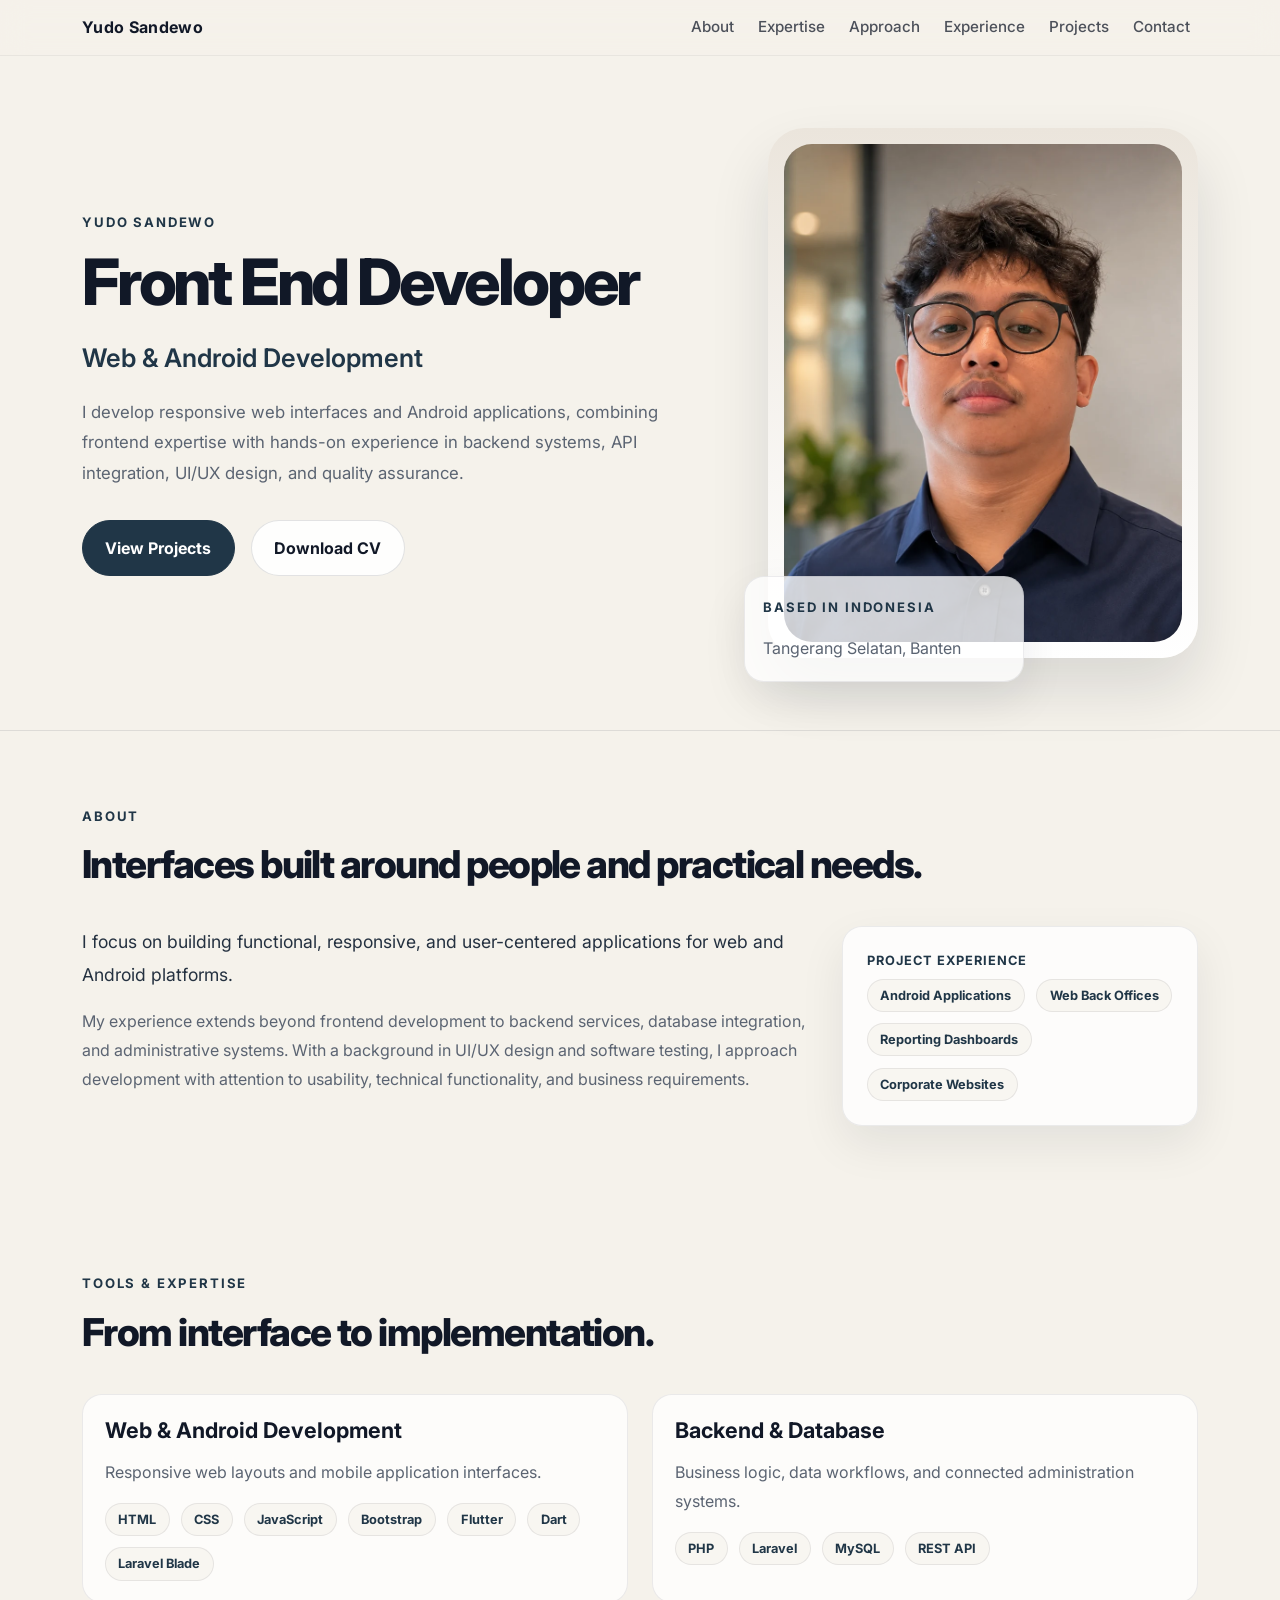
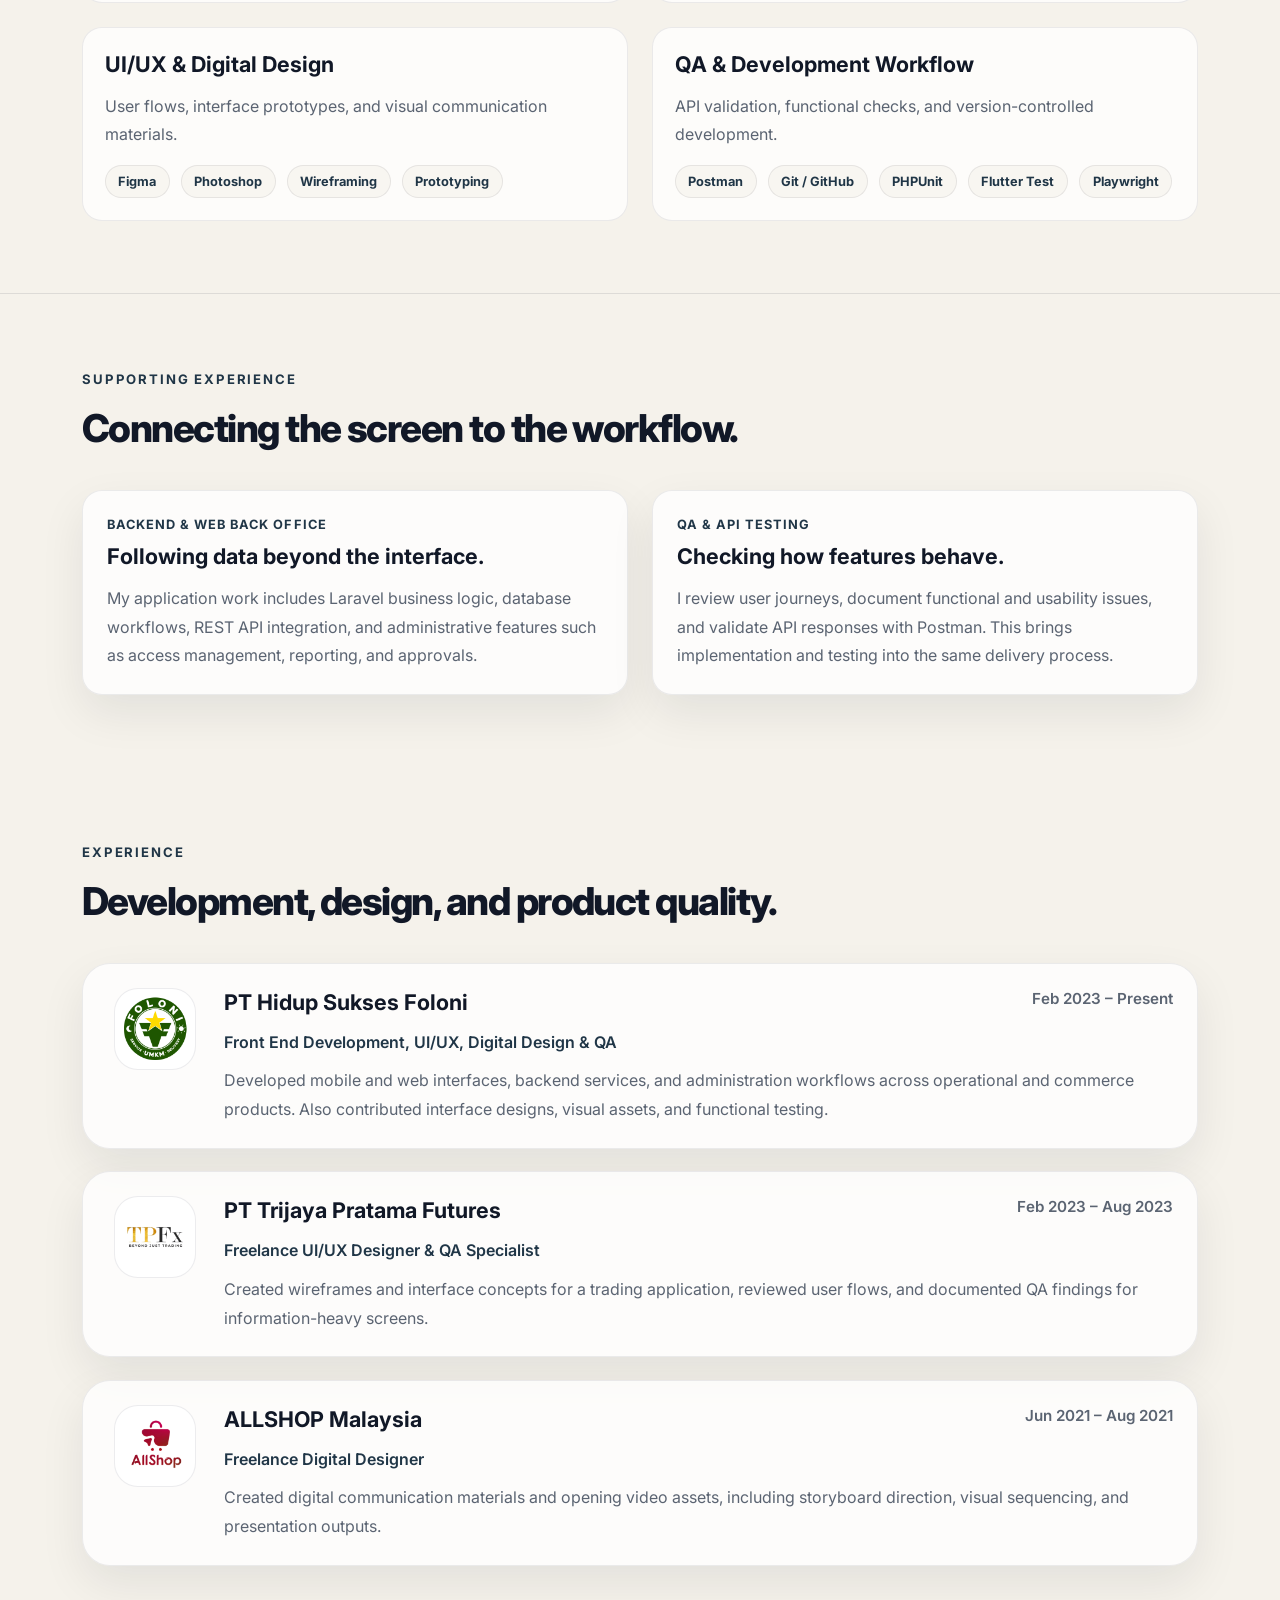
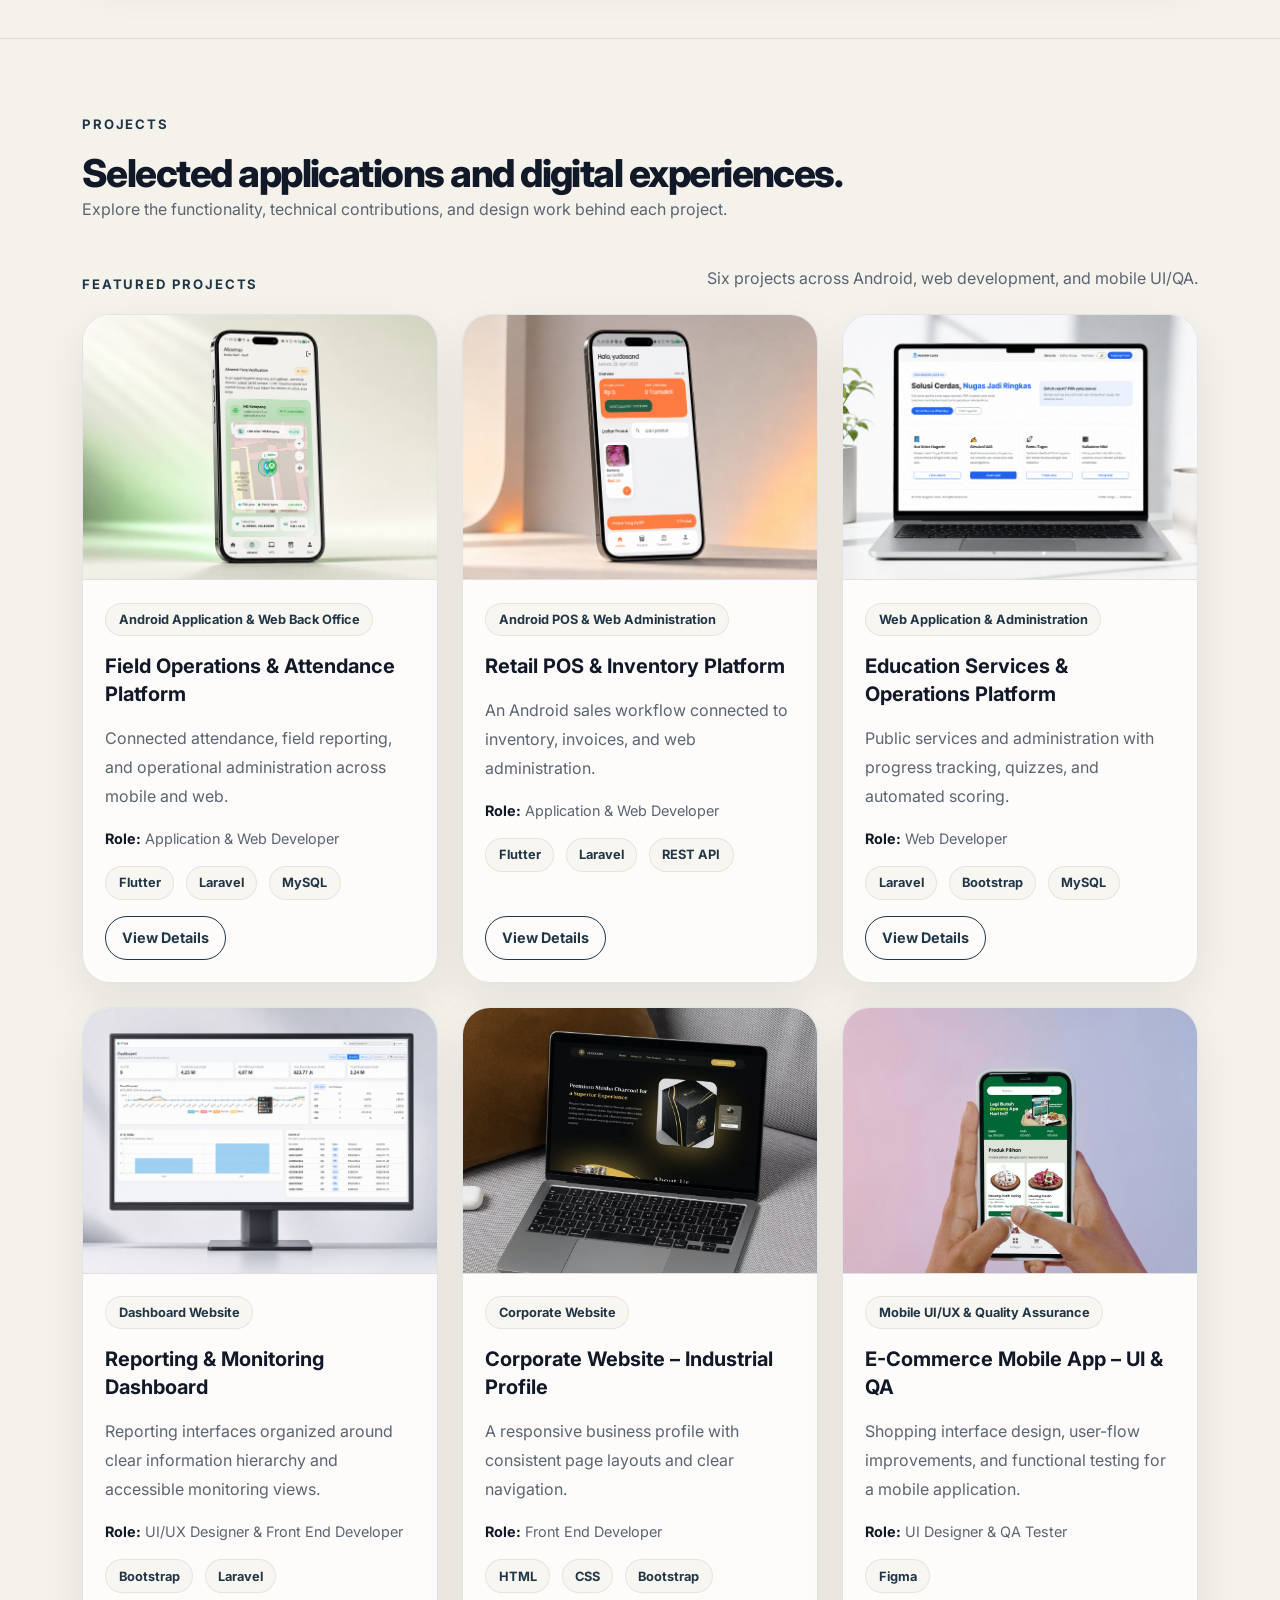
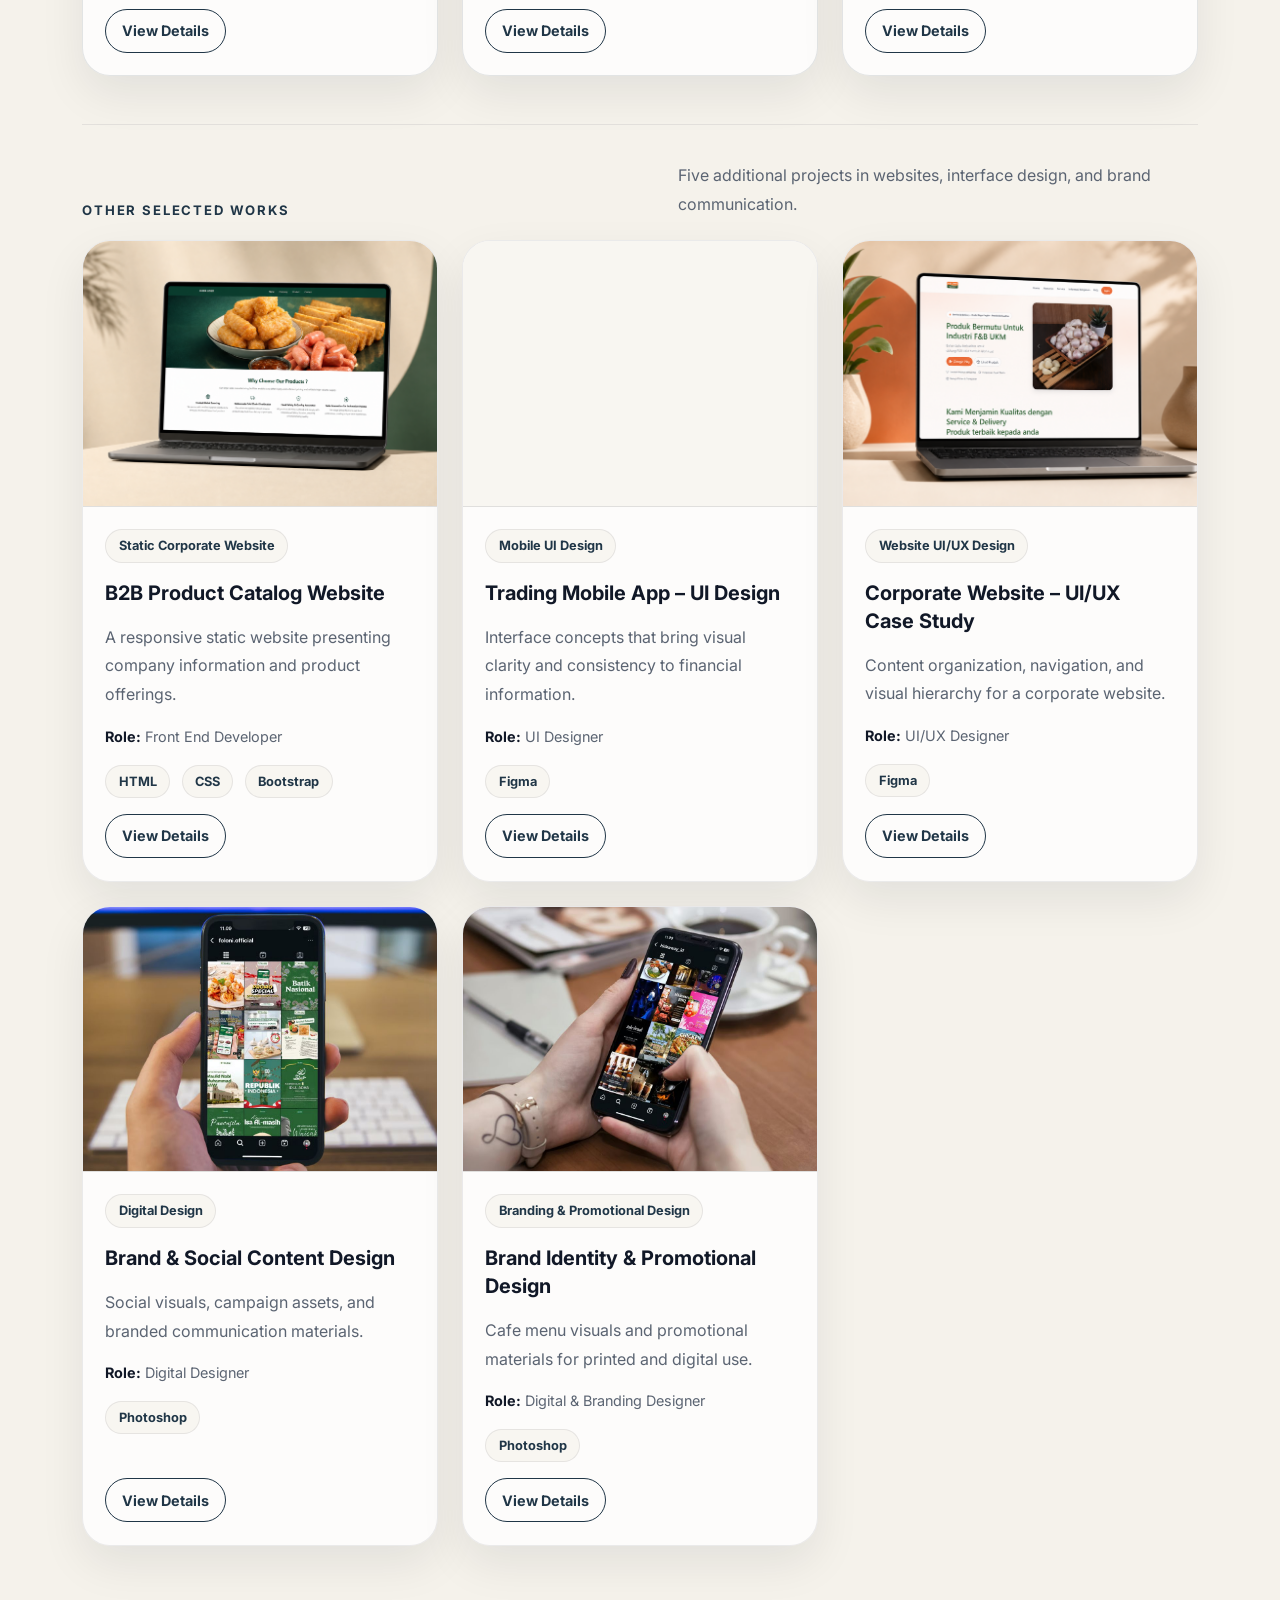
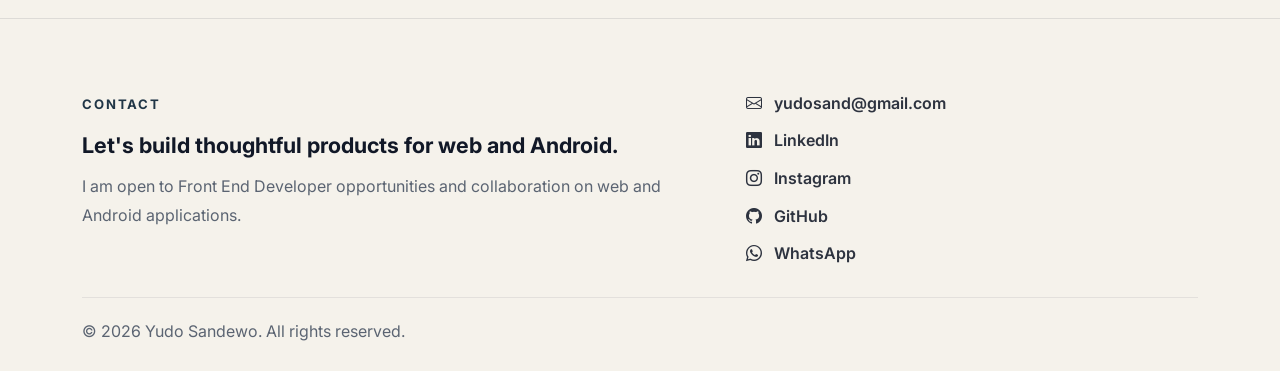
==== commit 7bbc49e2: "Update final CV, professional portrait, and personal favicon" ====
--- a/index.html
+++ b/index.html
@@ -5,6 +5,9 @@
   <meta name="viewport" content="width=device-width, initial-scale=1.0"/>
   <title>Yudo Sandewo | Front End Developer - Web &amp; Android</title>
   <meta name="description" content="Yudo Sandewo, Front End Developer for web and Android, with hands-on experience in backend services, REST APIs, UI/UX design, and quality assurance."/>
+  <link rel="icon" type="image/png" sizes="32x32" href="assets/favicon-32x32.png"/>
+  <link rel="icon" type="image/svg+xml" href="assets/favicon.svg"/>
+  <link rel="apple-touch-icon" sizes="180x180" href="assets/apple-touch-icon.png"/>
   <link href="https://fonts.googleapis.com" rel="preconnect"/>
   <link crossorigin="" href="https://fonts.gstatic.com" rel="preconnect"/>
   <link href="https://fonts.googleapis.com/css2?family=Inter:wght@400;500;600;700;800&amp;display=swap" rel="stylesheet"/>
@@ -40,11 +43,11 @@
         <p class="hero-text">I develop responsive web interfaces and Android applications, combining frontend expertise with hands-on experience in backend systems, API integration, UI/UX design, and quality assurance.</p>
         <div class="hero-actions d-flex flex-wrap gap-3">
           <a class="btn btn-primary-custom" href="#projects">View Projects</a>
-          <a class="btn btn-secondary-custom" href="assets/cv-yudosand.pdf" rel="noopener" target="_blank">Download CV<span class="visually-hidden"> (PDF, opens in a new tab)</span></a>
+          <a class="btn btn-secondary-custom" href="assets/documents/CV_yudosand.pdf" download="CV_yudosand.pdf" rel="noopener" target="_blank">Download CV<span class="visually-hidden"> (PDF, opens in a new tab if download is unavailable)</span></a>
         </div>
       </div>
       <div class="col-lg-5"><div class="hero-visual">
-        <div class="profile-frame"><img alt="Portrait of Yudo Sandewo" class="img-fluid" src="img/profile-portfolio-v2.png" width="1024" height="1024"/></div>
+        <div class="profile-frame"><img alt="Portrait of Yudo Sandewo - Front End Developer" class="img-fluid" src="img/yudo-profile.webp" width="860" height="1075" fetchpriority="high" decoding="async"/></div>
         <div class="availability-note"><span class="section-kicker">Based in Indonesia</span><p class="mb-0">Tangerang Selatan, Banten</p></div>
       </div></div>
     </div></div>
--- a/css/style.css
+++ b/css/style.css
@@ -243,8 +243,9 @@
 
 .profile-frame img {
   width: 100%;
-  aspect-ratio: 1 / 1;
-  object-fit: cover;
+  height: auto;
+  object-fit: contain;
+  object-position: center;
   border-radius: 28px;
 }
 
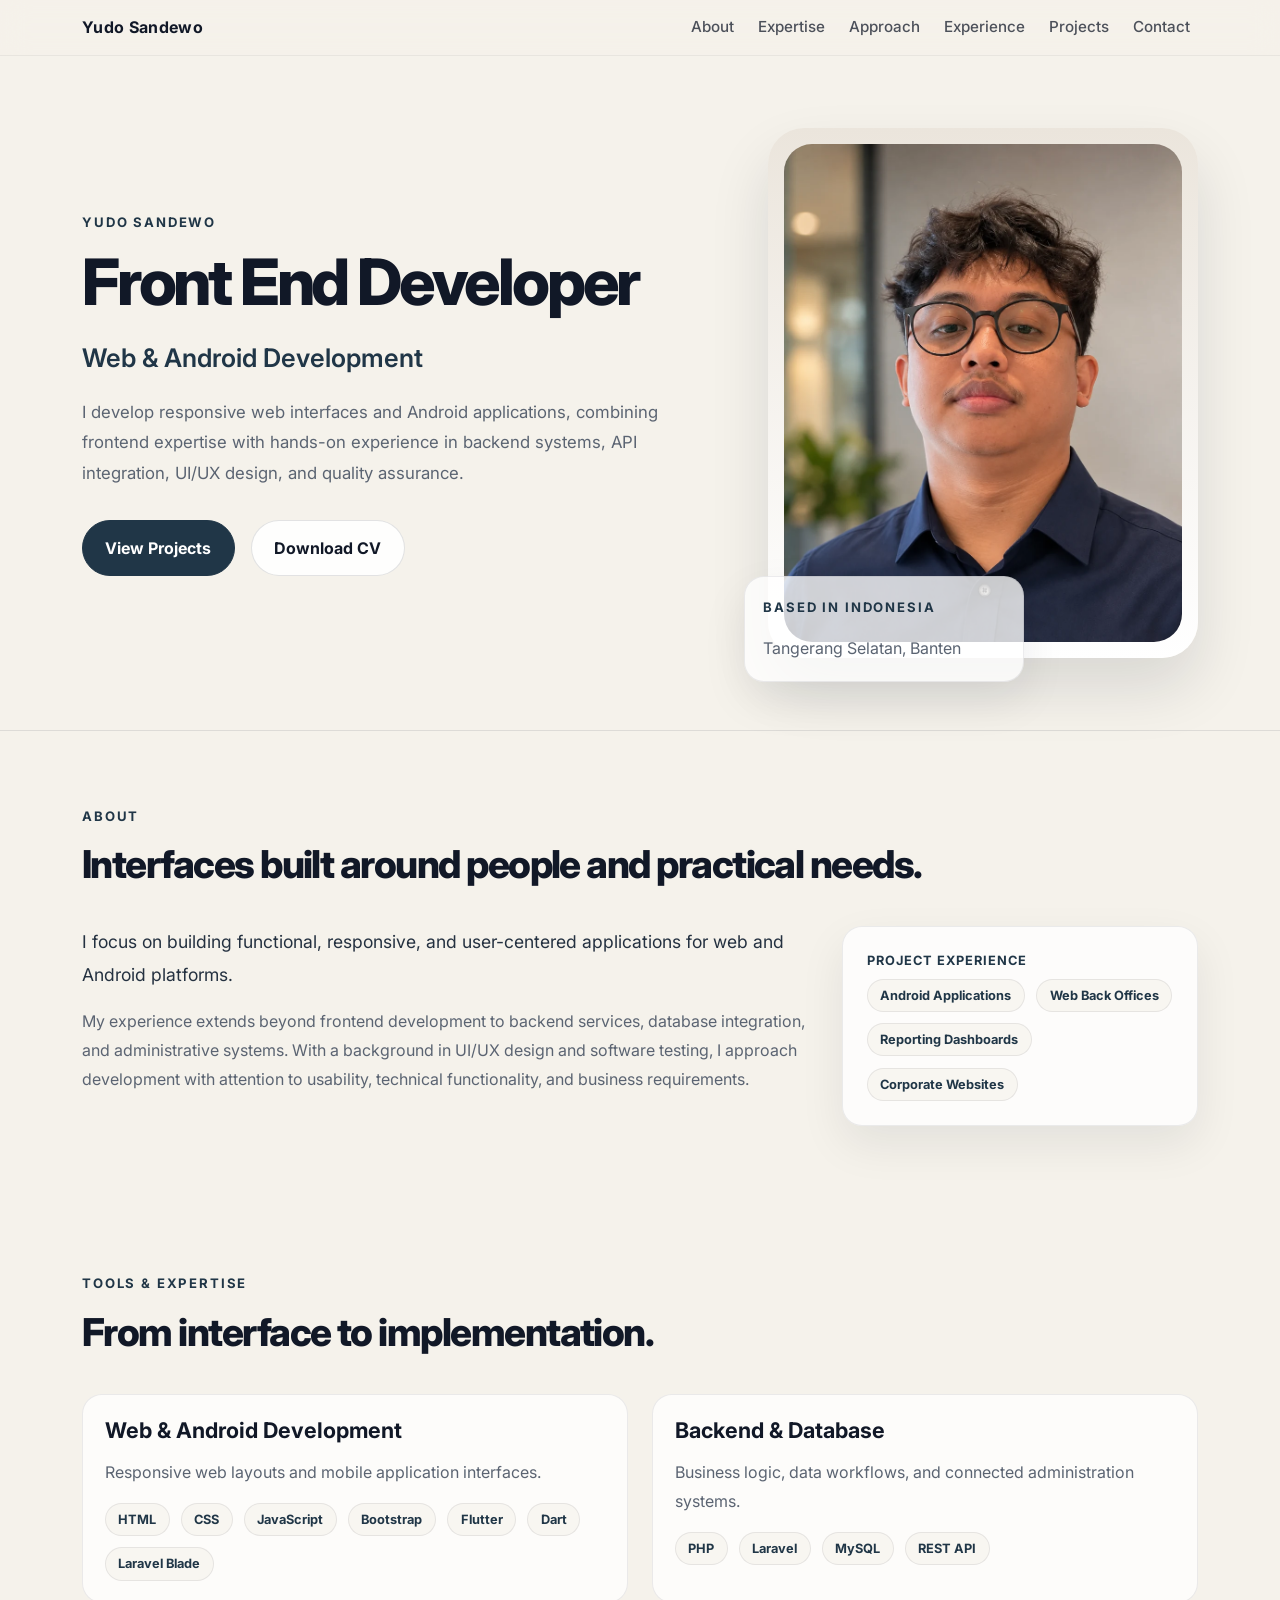
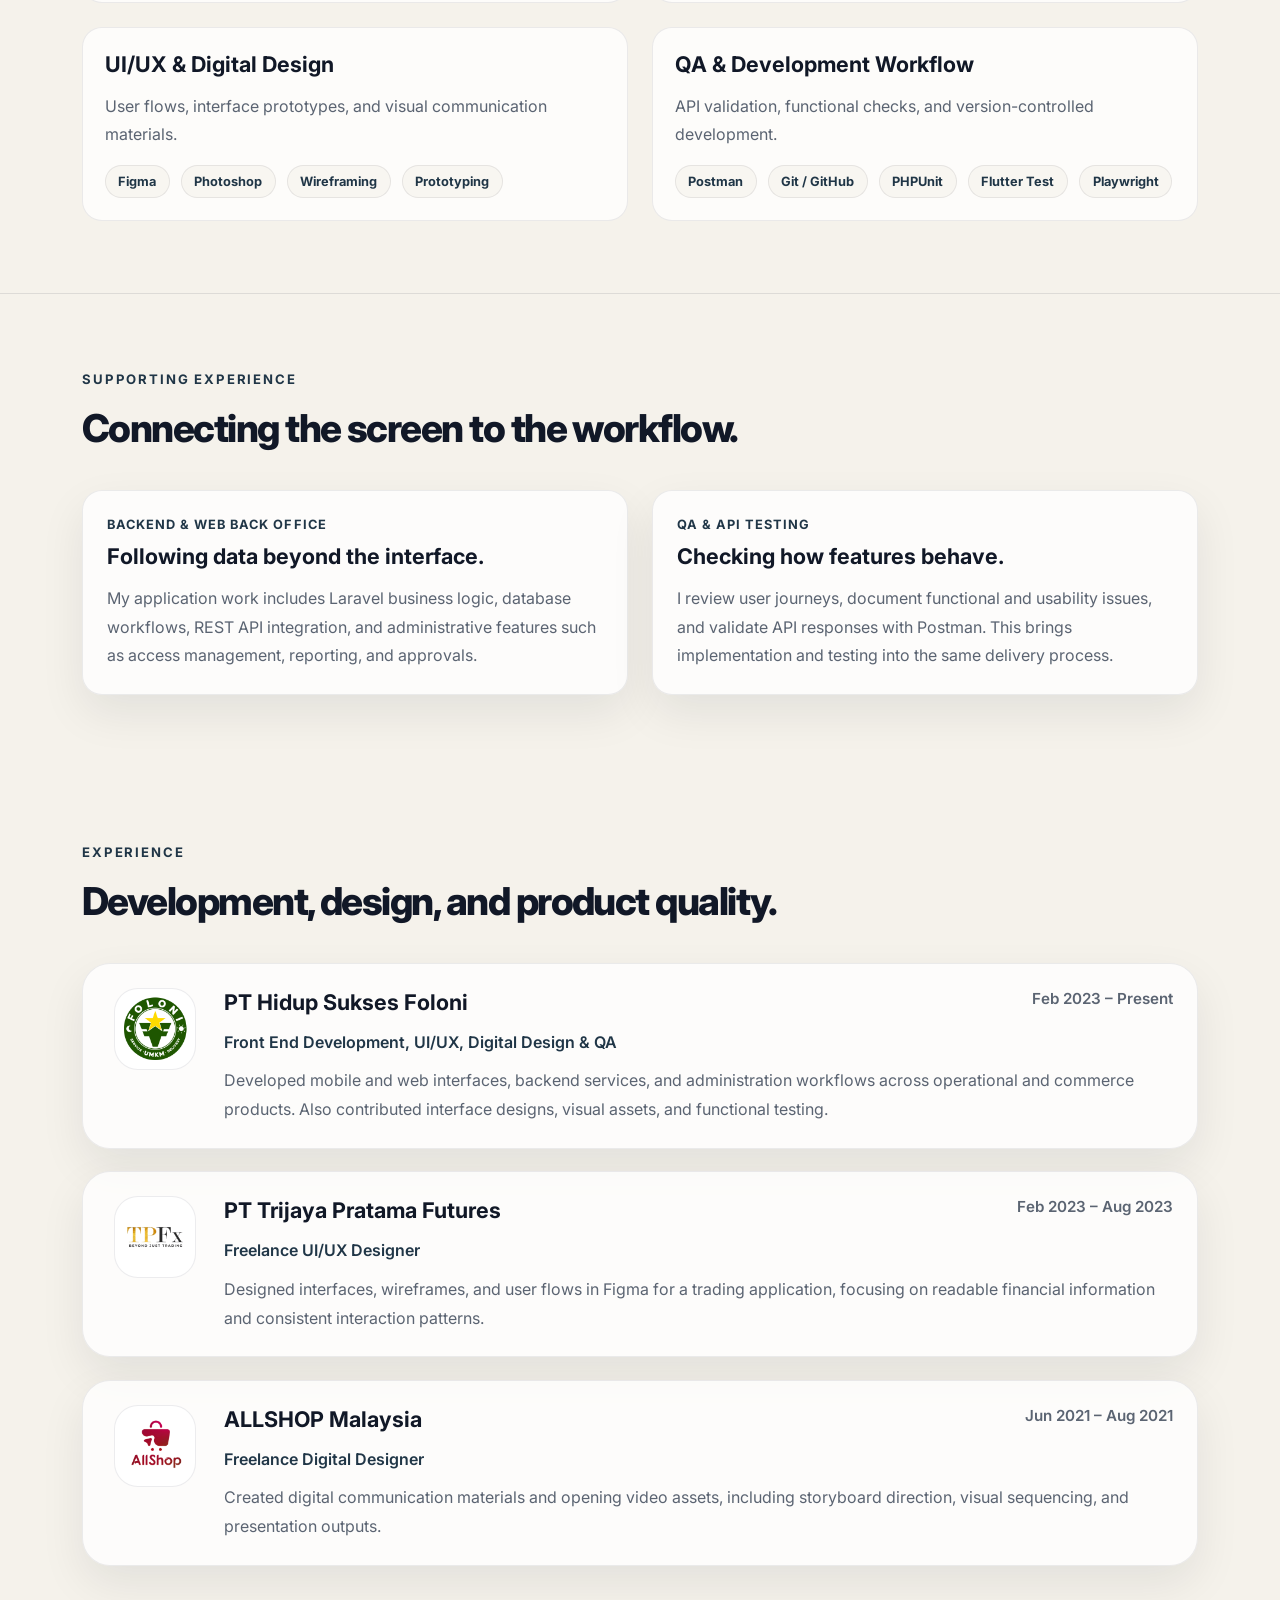
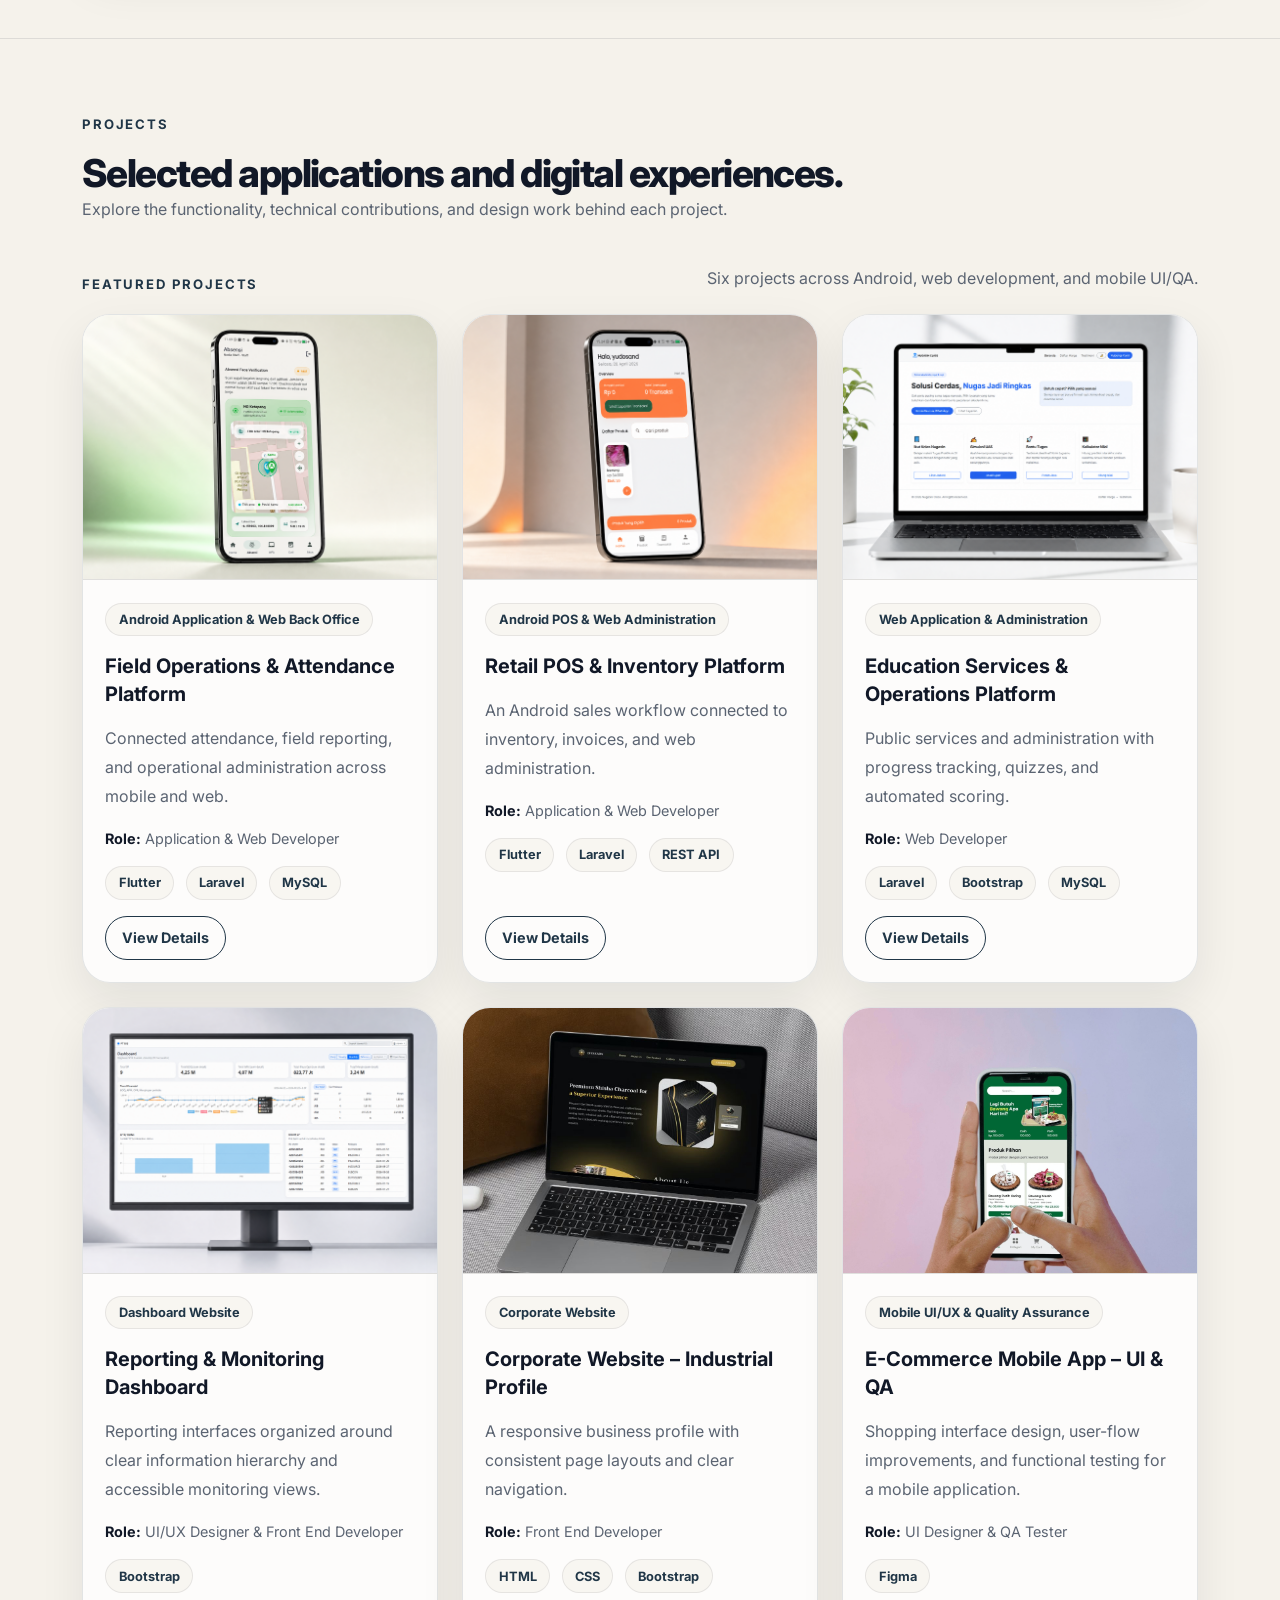
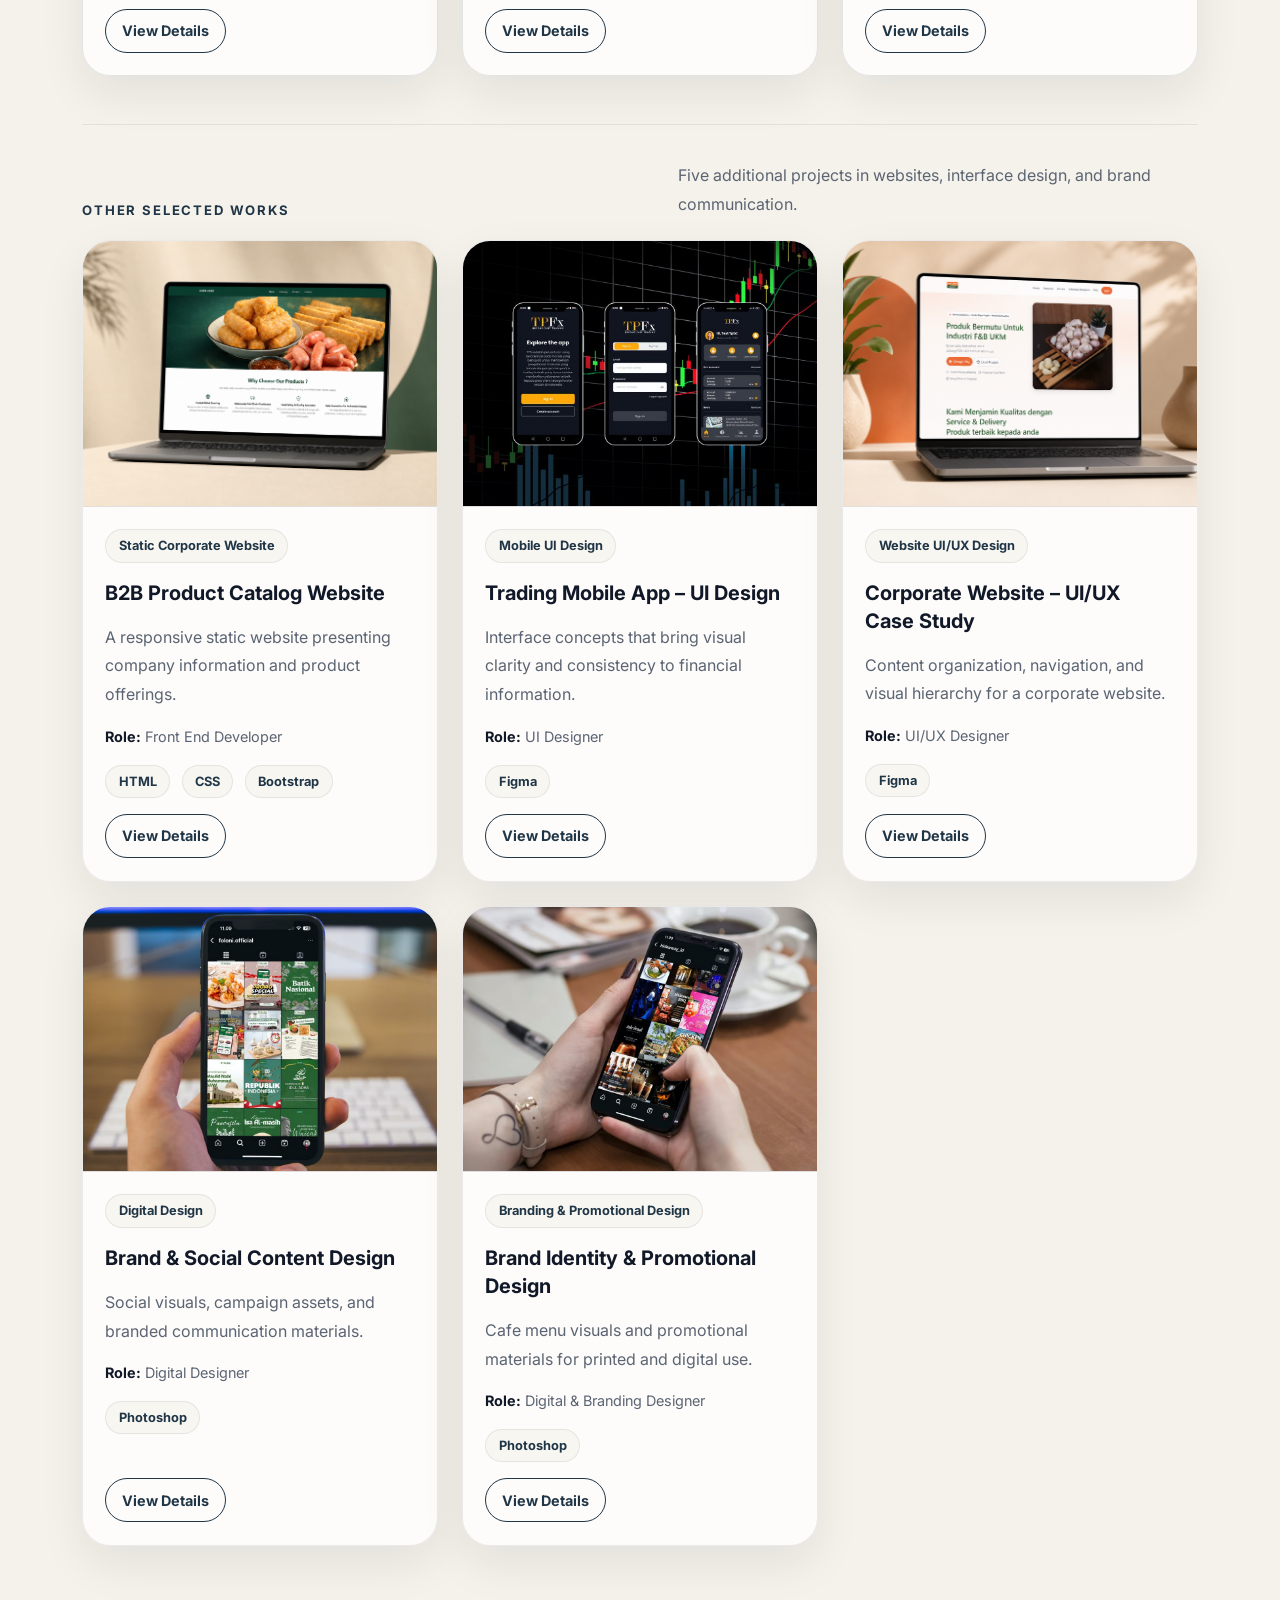
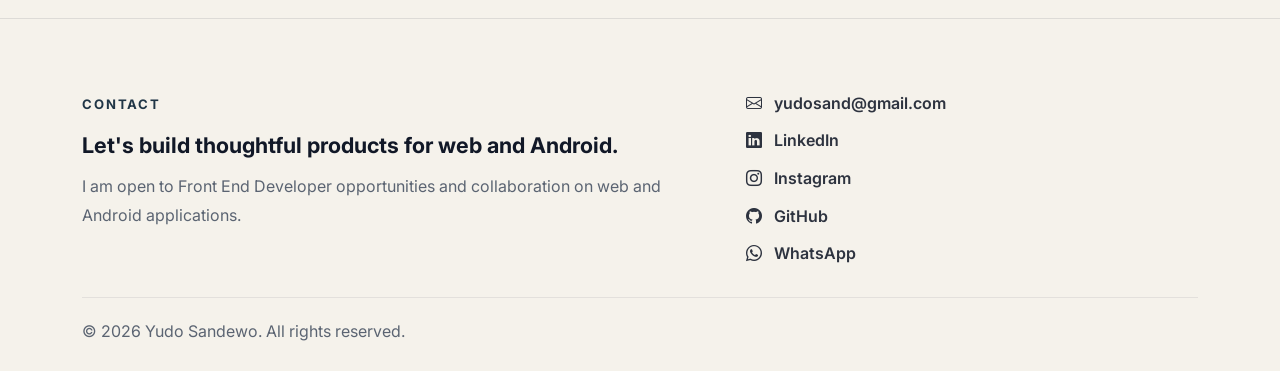
==== commit b0fc9c1b: "Correct experience and dashboard stack, document portfolio" ====
--- a/index.html
+++ b/index.html
@@ -105,8 +105,8 @@
           <p class="timeline-copy">Developed mobile and web interfaces, backend services, and administration workflows across operational and commerce products. Also contributed interface designs, visual assets, and functional testing.</p>
         </div></article>
         <article class="timeline-item"><div class="timeline-logo"><img src="assets/tpf.png" alt="PT Trijaya Pratama Futures logo" width="82" height="82" loading="lazy"/></div><div class="timeline-content">
-          <div class="timeline-top"><div><h3>PT Trijaya Pratama Futures</h3><p class="timeline-role">Freelance UI/UX Designer &amp; QA Specialist</p></div><span class="timeline-date">Feb 2023 &ndash; Aug 2023</span></div>
-          <p class="timeline-copy">Created wireframes and interface concepts for a trading application, reviewed user flows, and documented QA findings for information-heavy screens.</p>
+          <div class="timeline-top"><div><h3>PT Trijaya Pratama Futures</h3><p class="timeline-role">Freelance UI/UX Designer</p></div><span class="timeline-date">Feb 2023 &ndash; Aug 2023</span></div>
+          <p class="timeline-copy">Designed interfaces, wireframes, and user flows in Figma for a trading application, focusing on readable financial information and consistent interaction patterns.</p>
         </div></article>
         <article class="timeline-item"><div class="timeline-logo"><img src="assets/allshop.png" alt="ALLSHOP Malaysia logo" width="82" height="82" loading="lazy"/></div><div class="timeline-content">
           <div class="timeline-top"><div><h3>ALLSHOP Malaysia</h3><p class="timeline-role">Freelance Digital Designer</p></div><span class="timeline-date">Jun 2021 &ndash; Aug 2021</span></div>
@@ -161,14 +161,14 @@
             </article>
           </div>
           <div class="col-md-6 col-xl-4">
-            <article class="project-card h-100 featured-project" data-overview="Designed and developed a web-based reporting dashboard focused on presenting monitoring information through a structured and accessible interface." data-features="Structured monitoring views|Reporting layouts|Responsive information presentation" data-contribution="Translated monitoring requirements into dashboard layouts and web interfaces, focusing on information hierarchy, usability, and responsive presentation." data-tools="Bootstrap, Laravel" data-outcome="Produced a structured dashboard implementation for monitoring and reporting needs.">
+            <article class="project-card h-100 featured-project" data-overview="Designed and developed a web-based reporting dashboard focused on presenting monitoring information through a structured and accessible interface." data-features="Structured monitoring views|Reporting layouts|Responsive information presentation" data-contribution="Translated monitoring requirements into dashboard layouts and web interfaces, focusing on information hierarchy, usability, and responsive presentation." data-tools="Bootstrap" data-outcome="Produced a structured dashboard implementation for monitoring and reporting needs.">
               <div class="project-visual"><img class="project-image" src="assets/reporting-dashboard.png" alt="Reporting and monitoring dashboard displayed on a desktop monitor" loading="lazy" decoding="async" width="1448" height="1086"/></div>
               <div class="project-body">
                 <div class="project-tags"><span class="project-category">Dashboard Website</span></div>
                 <h4 class="project-title">Reporting &amp; Monitoring Dashboard</h4>
                 <p class="project-summary">Reporting interfaces organized around clear information hierarchy and accessible monitoring views.</p>
                 <p class="project-role"><strong>Role:</strong> <span>UI/UX Designer &amp; Front End Developer</span></p>
-                <div class="stack-list"><span>Bootstrap</span><span>Laravel</span></div>
+                <div class="stack-list"><span>Bootstrap</span></div>
                 <button class="project-details-button" type="button" data-bs-toggle="modal" data-bs-target="#imageModal" aria-haspopup="dialog">View Details<span class="visually-hidden">: Reporting &amp; Monitoring Dashboard</span></button>
               </div>
             </article>
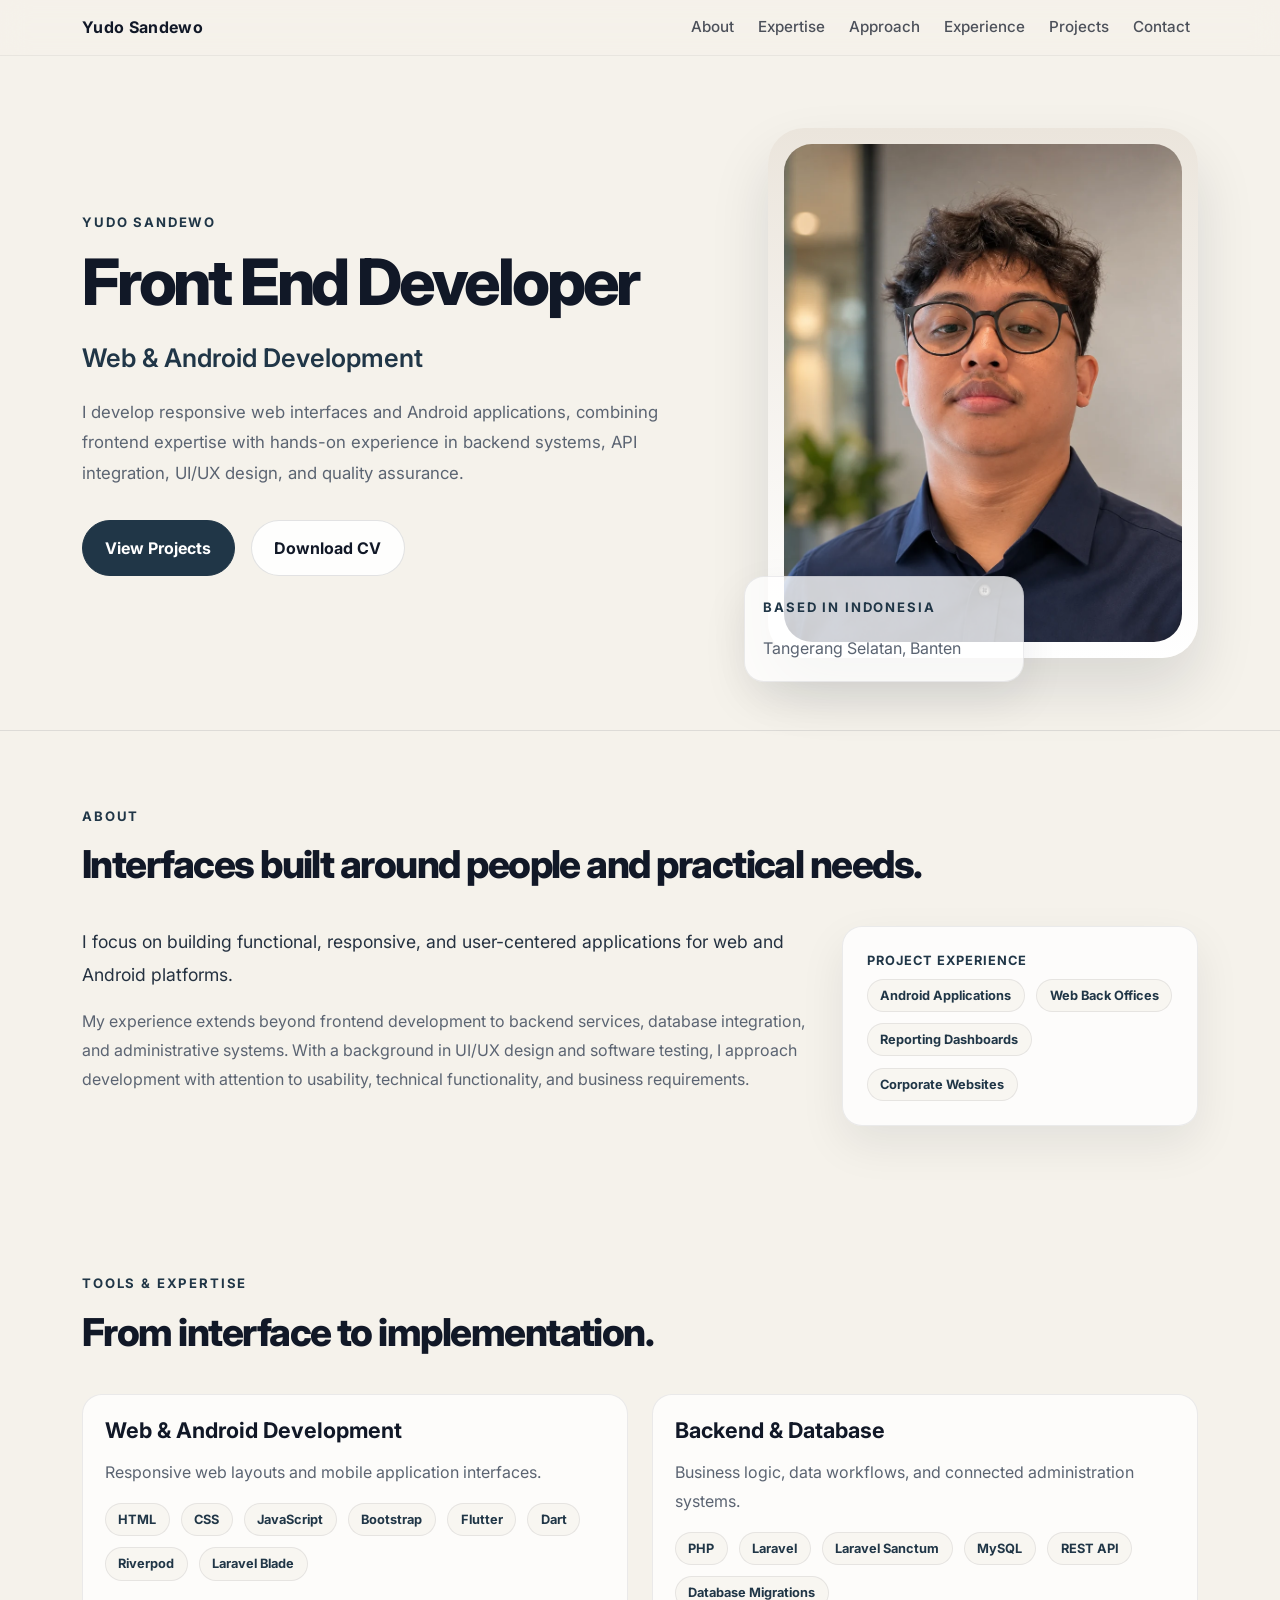
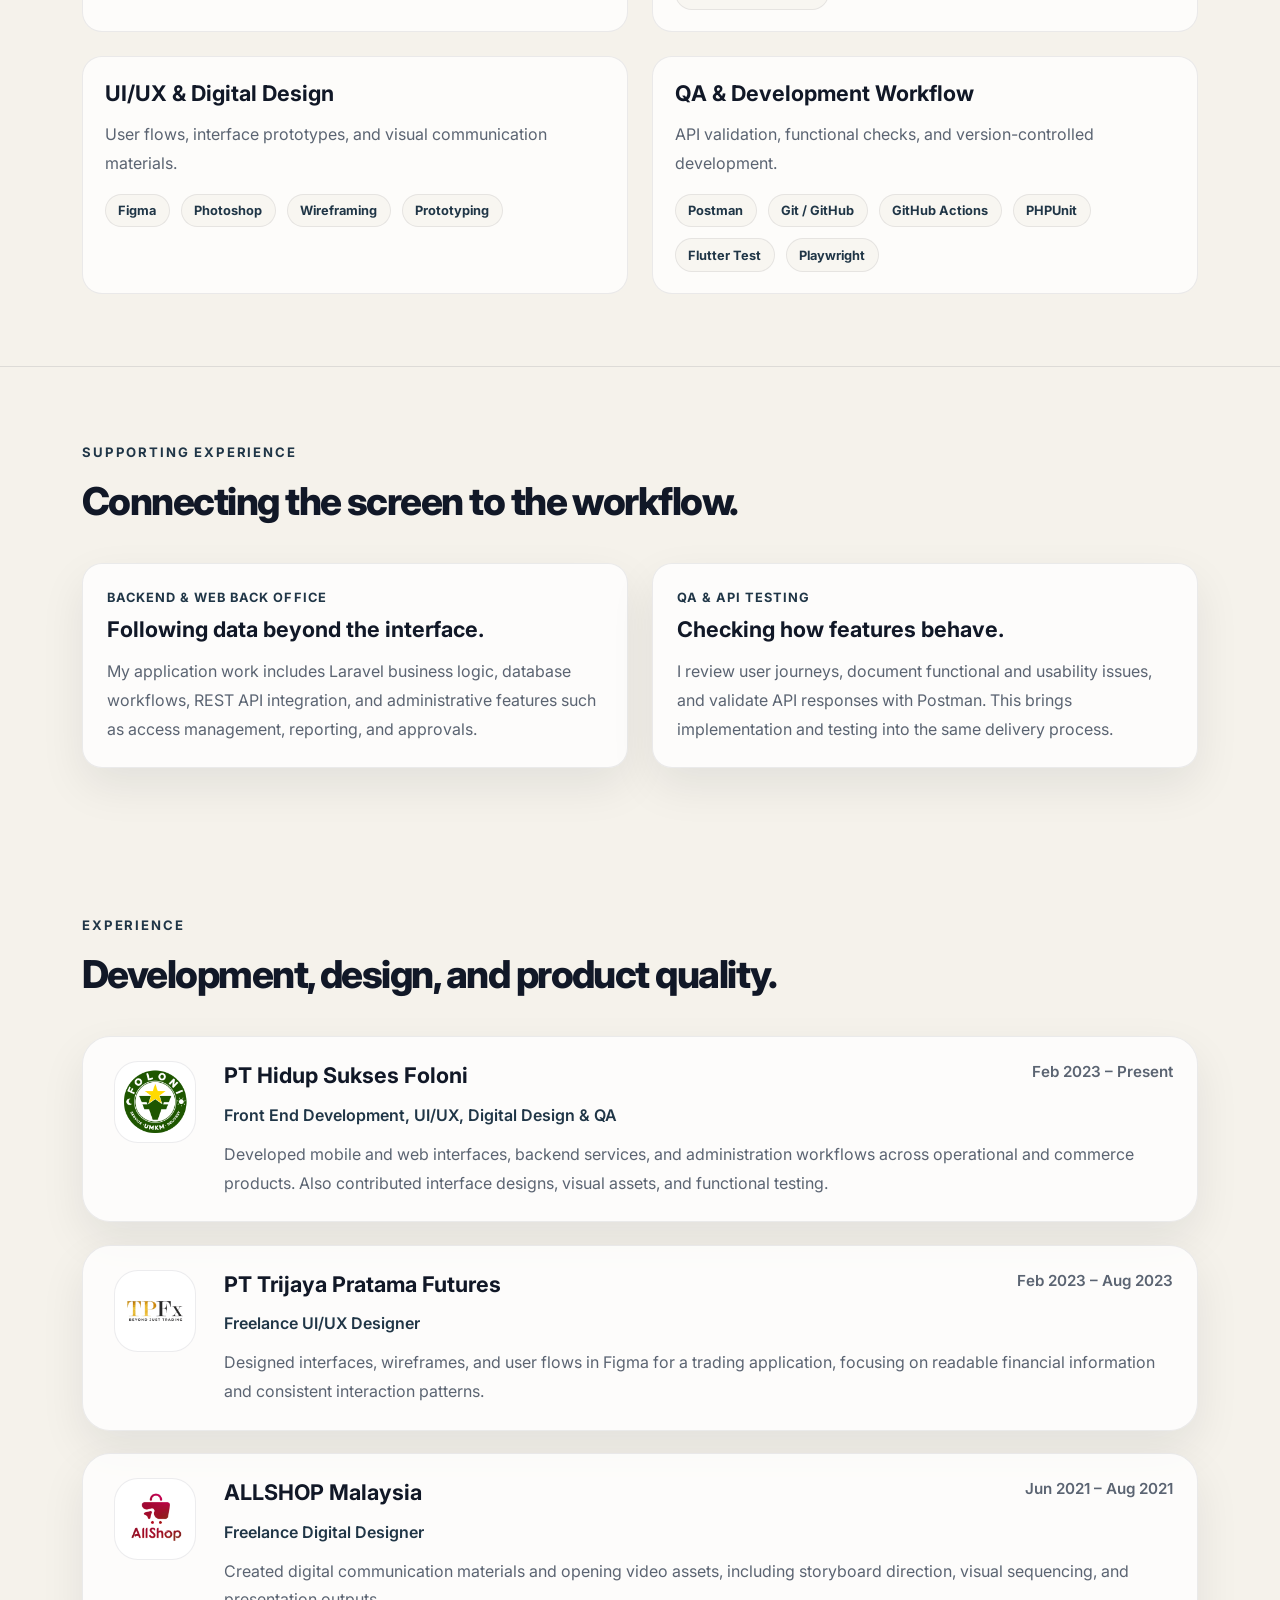
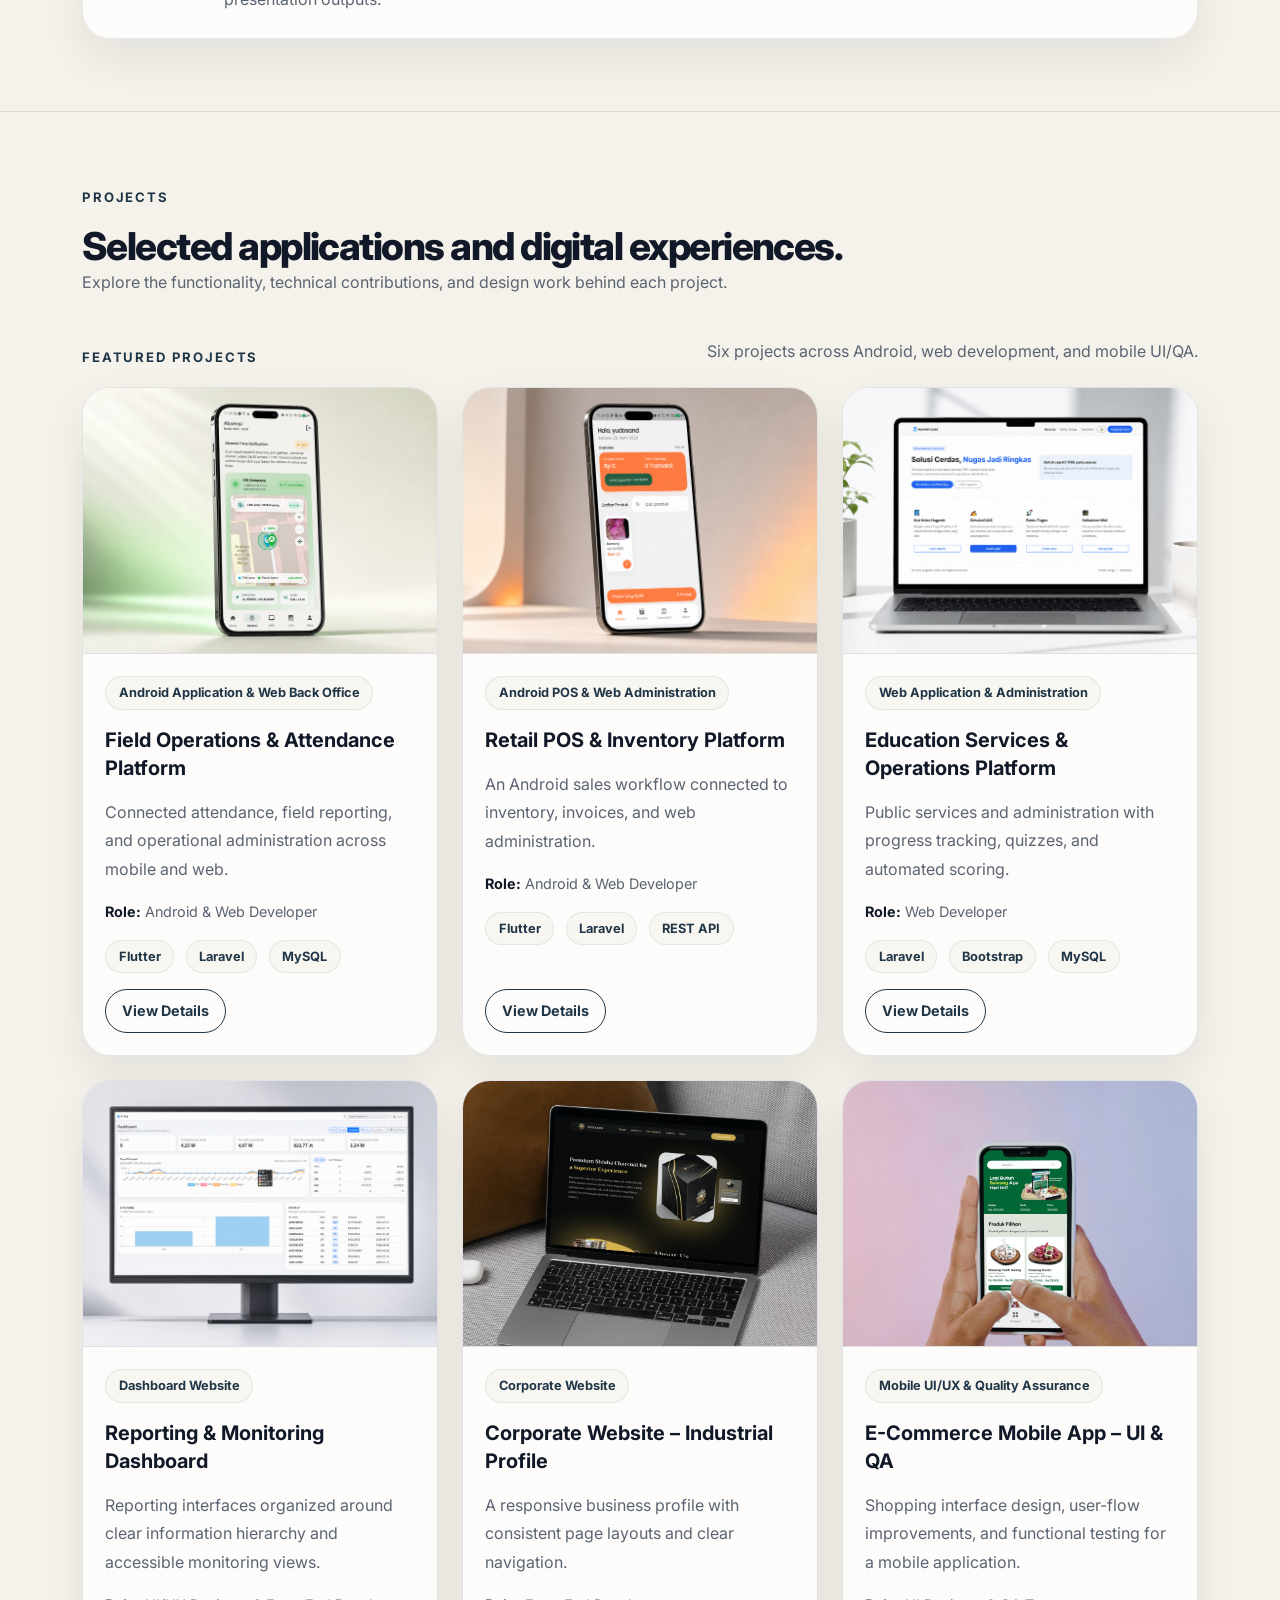
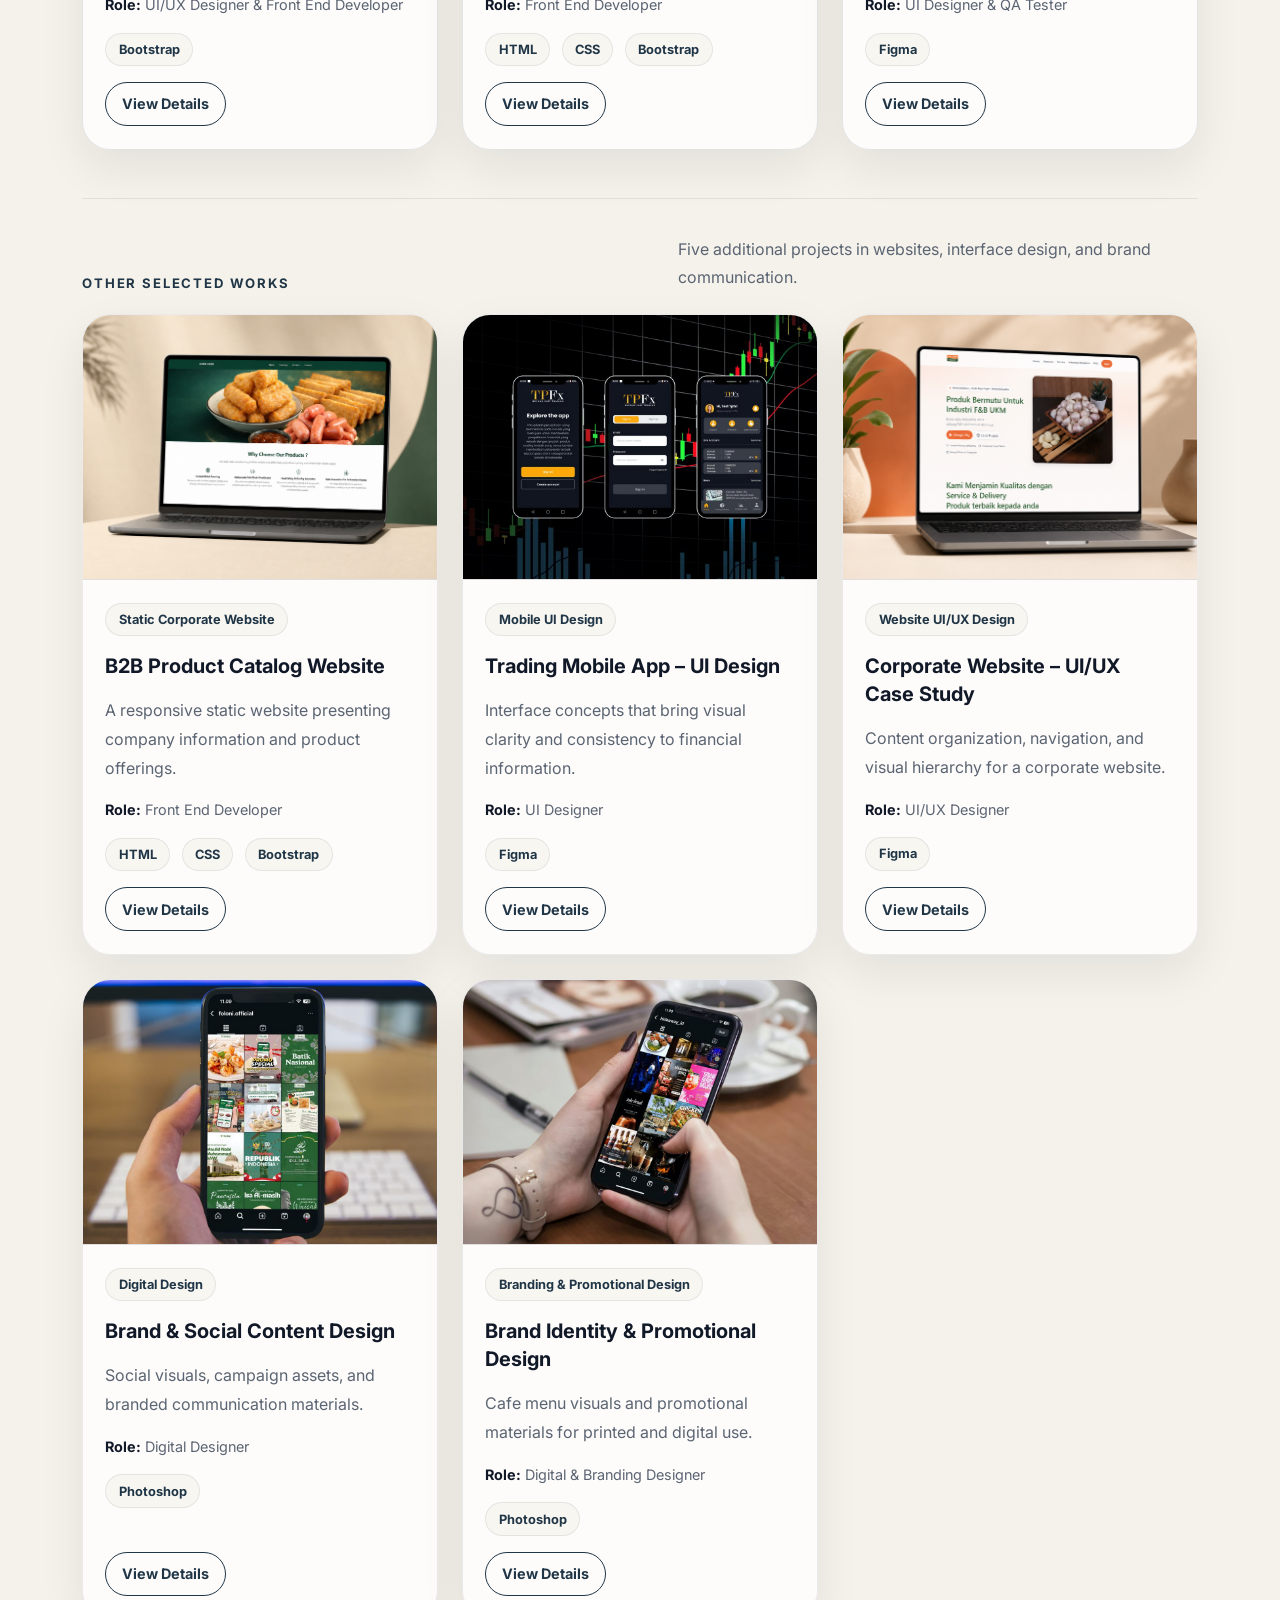
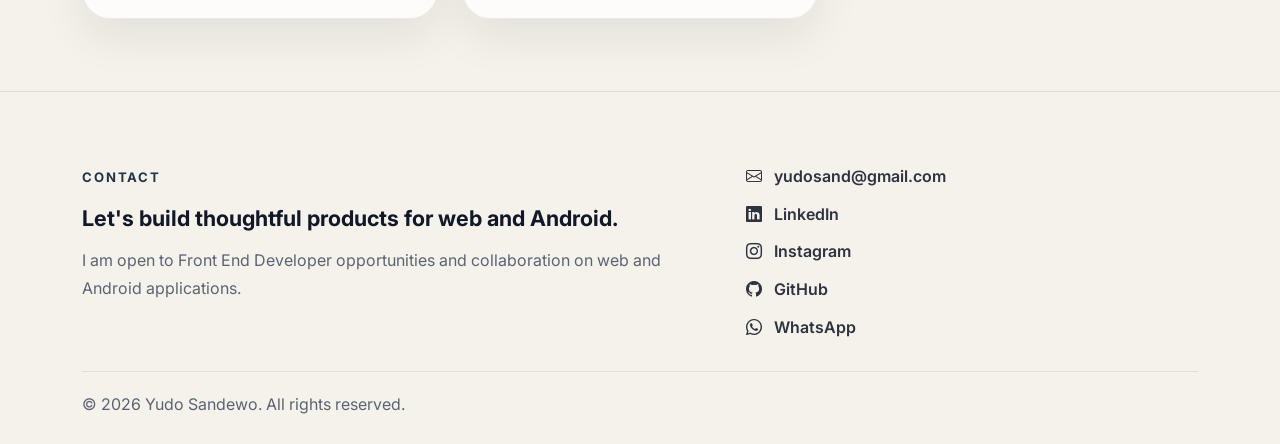
==== commit 203245e4: "Align portfolio and CV roles, evidence, and release status" ====
--- a/index.html
+++ b/index.html
@@ -43,7 +43,7 @@
         <p class="hero-text">I develop responsive web interfaces and Android applications, combining frontend expertise with hands-on experience in backend systems, API integration, UI/UX design, and quality assurance.</p>
         <div class="hero-actions d-flex flex-wrap gap-3">
           <a class="btn btn-primary-custom" href="#projects">View Projects</a>
-          <a class="btn btn-secondary-custom" href="assets/documents/CV_yudosand.pdf" download="CV_yudosand.pdf" rel="noopener" target="_blank">Download CV<span class="visually-hidden"> (PDF, opens in a new tab if download is unavailable)</span></a>
+          <a class="btn btn-secondary-custom" href="assets/documents/CV_yudosand.pdf?v=41b1c667" download="CV_yudosand.pdf" rel="noopener" target="_blank">Download CV<span class="visually-hidden"> (PDF, opens in a new tab if download is unavailable)</span></a>
         </div>
       </div>
       <div class="col-lg-5"><div class="hero-visual">
@@ -70,11 +70,11 @@
       <div class="row g-4 tool-groups">
         <div class="col-md-6"><article class="tool-group h-100">
           <h3 class="tools-title">Web &amp; Android Development</h3><p class="tools-copy">Responsive web layouts and mobile application interfaces.</p>
-          <div class="stack-list"><span>HTML</span><span>CSS</span><span>JavaScript</span><span>Bootstrap</span><span>Flutter</span><span>Dart</span><span>Laravel Blade</span></div>
+          <div class="stack-list"><span>HTML</span><span>CSS</span><span>JavaScript</span><span>Bootstrap</span><span>Flutter</span><span>Dart</span><span>Riverpod</span><span>Laravel Blade</span></div>
         </article></div>
         <div class="col-md-6"><article class="tool-group h-100">
           <h3 class="tools-title">Backend &amp; Database</h3><p class="tools-copy">Business logic, data workflows, and connected administration systems.</p>
-          <div class="stack-list"><span>PHP</span><span>Laravel</span><span>MySQL</span><span>REST API</span></div>
+          <div class="stack-list"><span>PHP</span><span>Laravel</span><span>Laravel Sanctum</span><span>MySQL</span><span>REST API</span><span>Database Migrations</span></div>
         </article></div>
         <div class="col-md-6"><article class="tool-group h-100">
           <h3 class="tools-title">UI/UX &amp; Digital Design</h3><p class="tools-copy">User flows, interface prototypes, and visual communication materials.</p>
@@ -82,7 +82,7 @@
         </article></div>
         <div class="col-md-6"><article class="tool-group h-100">
           <h3 class="tools-title">QA &amp; Development Workflow</h3><p class="tools-copy">API validation, functional checks, and version-controlled development.</p>
-          <div class="stack-list"><span>Postman</span><span>Git / GitHub</span><span>PHPUnit</span><span>Flutter Test</span><span>Playwright</span></div>
+          <div class="stack-list"><span>Postman</span><span>Git / GitHub</span><span>GitHub Actions</span><span>PHPUnit</span><span>Flutter Test</span><span>Playwright</span></div>
         </article></div>
       </div>
     </div>
@@ -122,33 +122,33 @@
         <div class="projects-block-header"><h3 class="section-kicker mb-0" id="featured-title">Featured Projects</h3><p class="projects-block-copy mb-0">Six projects across Android, web development, and mobile UI/QA.</p></div>
         <div class="row g-4">
           <div class="col-md-6 col-xl-4">
-            <article class="project-card h-100 featured-project" data-overview="Developed an integrated Android application and web-based administration system for managing employee attendance, field activities, reporting, and operational monitoring." data-features="Location-based attendance|Field activity reporting|Employee and operational monitoring|Administrative dashboards|Approval workflows|Interactive maps" data-contribution="Developed Android interfaces, web back-office functionality, backend services, REST API integration, and database workflows." data-tools="Flutter, Dart, Laravel, PHP, MySQL, Blade, JavaScript" data-outcome="Delivered connected mobile and web workflows that support structured field reporting and operational administration." data-status="Live in 2026">
+            <article class="project-card h-100 featured-project" data-overview="Developed an integrated Android application and web-based administration system for managing employee attendance, field activities, reporting, and operational monitoring." data-features="Location-based attendance|Field activity reporting|Employee and operational monitoring|Administrative dashboards|Approval workflows|Interactive maps" data-contribution="Independently developed Android attendance and field-reporting interfaces with location services, camera/photo capture, validation, and API integration. Implemented Laravel APIs, authentication, MySQL workflows, and web back-office features for approvals, reporting, and interactive maps." data-tools="Flutter, Dart, Laravel, PHP, MySQL, Blade, JavaScript, REST API, Laravel Sanctum, PHPUnit" data-outcome="Delivered connected mobile and web workflows for field reporting and operational administration. A documented backend release passed 228 tests and 2,166 assertions." data-status="Web production deployed in 2026; Android available as a direct-install APK.">
               <div class="project-visual"><img class="project-image" src="assets/field-operations.png" alt="Attendance application interface displayed on a phone" loading="lazy" decoding="async" width="1448" height="1086"/></div>
               <div class="project-body">
                 <div class="project-tags"><span class="project-category">Android Application &amp; Web Back Office</span></div>
                 <h4 class="project-title">Field Operations &amp; Attendance Platform</h4>
                 <p class="project-summary">Connected attendance, field reporting, and operational administration across mobile and web.</p>
-                <p class="project-role"><strong>Role:</strong> <span>Application &amp; Web Developer</span></p>
+                <p class="project-role"><strong>Role:</strong> <span>Android &amp; Web Developer</span></p>
                 <div class="stack-list"><span>Flutter</span><span>Laravel</span><span>MySQL</span></div>
                 <button class="project-details-button" type="button" data-bs-toggle="modal" data-bs-target="#imageModal" aria-haspopup="dialog">View Details<span class="visually-hidden">: Field Operations &amp; Attendance Platform</span></button>
               </div>
             </article>
           </div>
           <div class="col-md-6 col-xl-4">
-            <article class="project-card h-100 featured-project" data-overview="Developed an Android point-of-sale application and web administration system supporting product management, sales transactions, inventory, invoices, and business reporting." data-features="Product management|Sales transactions|Inventory tracking|Invoice generation|Transaction reports|Administrative monitoring" data-contribution="Worked on Flutter application development, Laravel backend services, database structures, API integration, testing, and deployment." data-tools="Flutter, Dart, Laravel, PHP, MySQL, REST API, Blade" data-outcome="Delivered a connected application for managing daily sales and business administration." data-status="Live in 2026">
+            <article class="project-card h-100 featured-project" data-overview="Developed an Android point-of-sale application and web administration system supporting product management, sales transactions, inventory, invoices, and business reporting." data-features="Product management|Sales transactions|Inventory tracking|Invoice generation|Transaction reports|Administrative monitoring" data-contribution="Independently developed Android product, checkout, sales history, inventory, invoice, and reporting interfaces and the web back office. Implemented Laravel APIs, authentication, database consistency safeguards for sales and stock, and API/session handling; tested Android builds on a physical device." data-tools="Flutter, Dart, Riverpod, Laravel, PHP, MySQL, REST API, Laravel Sanctum, Blade, Flutter Test" data-outcome="Connected daily sales, inventory, invoices, and administration. Documented Android build 0.1.5 passed 75 Flutter tests, with additional QA on a physical Android device." data-status="Backend and web administration deployed in 2026; Android APK distributed for testing.">
               <div class="project-visual"><img class="project-image" src="assets/retail-pos.png" alt="Retail point-of-sale application displayed on a phone" loading="lazy" decoding="async" width="1448" height="1086"/></div>
               <div class="project-body">
                 <div class="project-tags"><span class="project-category">Android POS &amp; Web Administration</span></div>
                 <h4 class="project-title">Retail POS &amp; Inventory Platform</h4>
                 <p class="project-summary">An Android sales workflow connected to inventory, invoices, and web administration.</p>
-                <p class="project-role"><strong>Role:</strong> <span>Application &amp; Web Developer</span></p>
+                <p class="project-role"><strong>Role:</strong> <span>Android &amp; Web Developer</span></p>
                 <div class="stack-list"><span>Flutter</span><span>Laravel</span><span>REST API</span></div>
                 <button class="project-details-button" type="button" data-bs-toggle="modal" data-bs-target="#imageModal" aria-haspopup="dialog">View Details<span class="visually-hidden">: Retail POS &amp; Inventory Platform</span></button>
               </div>
             </article>
           </div>
           <div class="col-md-6 col-xl-4">
-            <article class="project-card h-100 featured-project" data-overview="Developed an education services website and web administration platform supporting service management, academic progress tracking, learning activities, and interactive assessments." data-features="User authentication|Service and order management|Administrative dashboards|Academic progress tracking|Interactive quizzes|Automated scoring|Role-based access" data-contribution="Developed frontend interfaces, backend business logic, database workflows, access management, testing, and deployment." data-tools="Laravel, PHP, MySQL, Bootstrap, JavaScript, Blade" data-outcome="Connected public-facing services and internal management workflows within a single web application." data-status="Live in 2026">
+            <article class="project-card h-100 featured-project" data-overview="Developed an education services website and web administration platform supporting service management, academic progress tracking, learning activities, and interactive assessments." data-features="User authentication|Service and order management|Payment-proof review|Administrative dashboards|Academic progress tracking|Interactive quizzes|Automated scoring|Role-based access" data-contribution="Independently developed public, user, and administration interfaces, Laravel business logic, MySQL workflows, and role-based access. Implemented payment-proof review, assessments, automatic scoring, and deployment automation through GitHub Actions." data-tools="Laravel, PHP, MySQL, Bootstrap, JavaScript, Blade, GitHub Actions, PHPUnit, Playwright" data-outcome="Connected public services and internal management workflows. A documented test run passed 161 PHPUnit tests, with additional browser checks using Playwright." data-status="Website deployed in 2026.">
               <div class="project-visual"><img class="project-image" src="assets/education-services.png" alt="Public education services homepage displayed on a laptop" loading="lazy" decoding="async" width="1448" height="1086"/></div>
               <div class="project-body">
                 <div class="project-tags"><span class="project-category">Web Application &amp; Administration</span></div>
